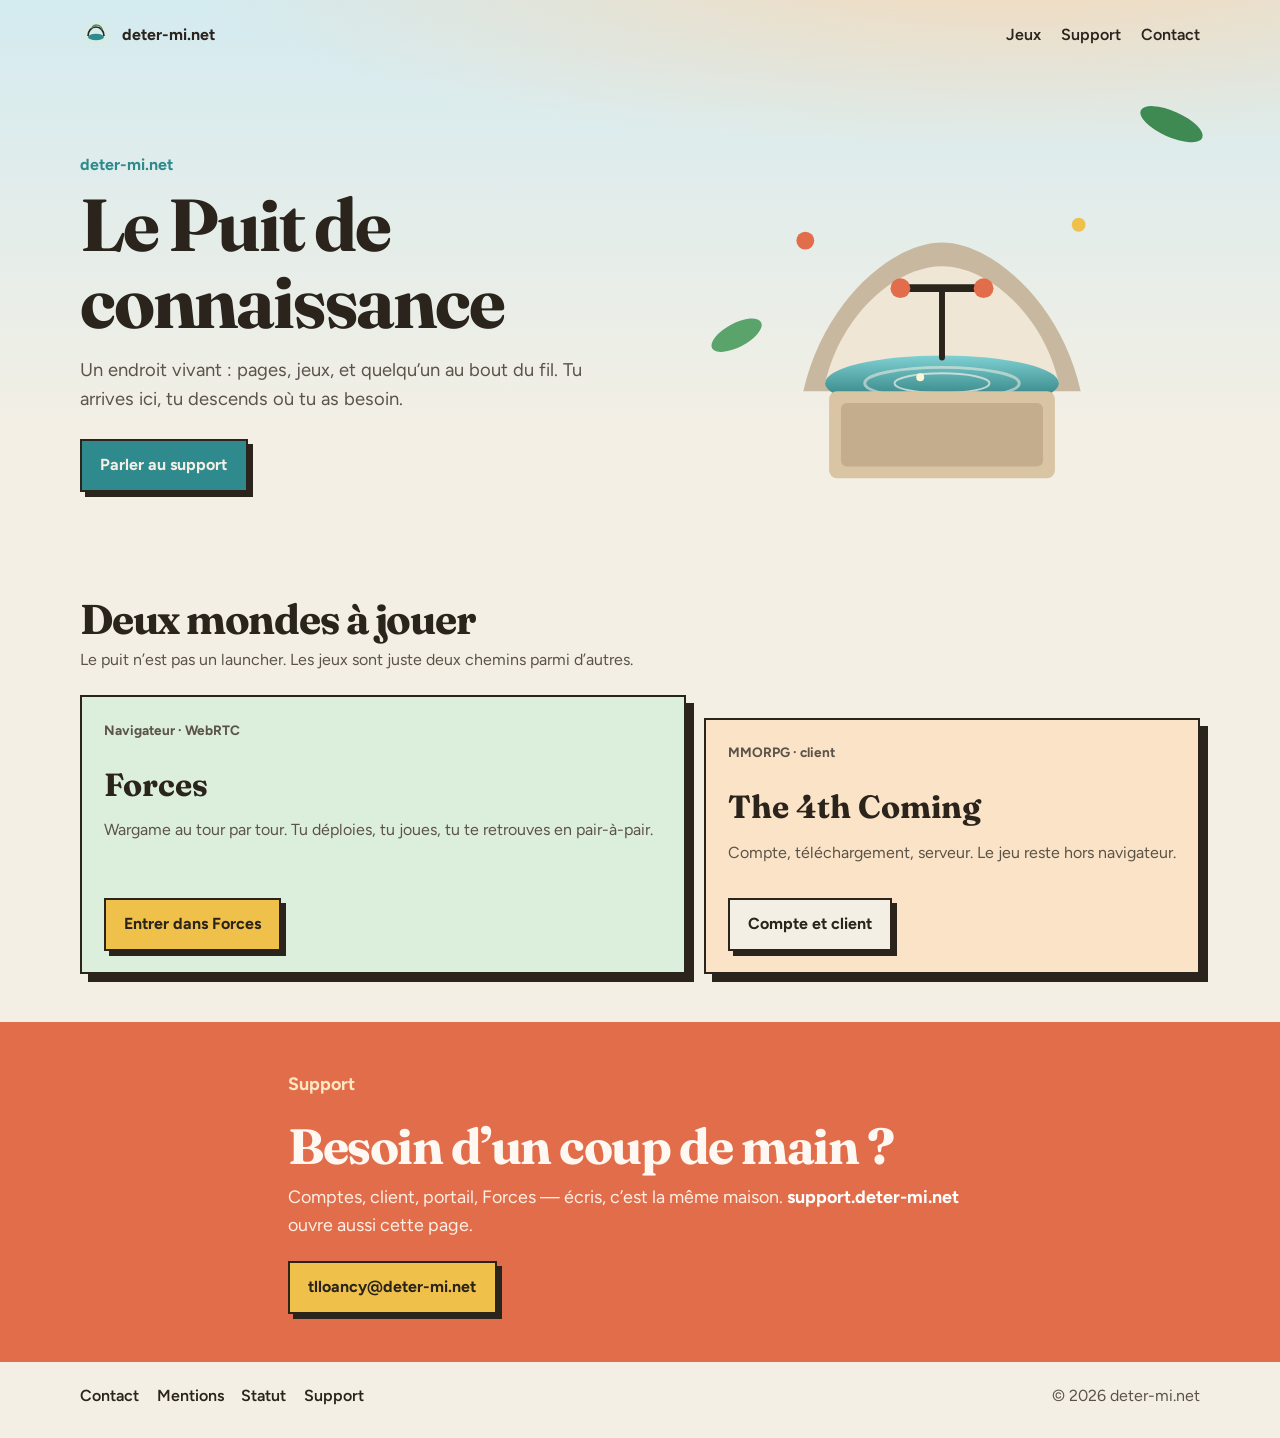
==== index.html @ abe58eff "Make the hub living: cream well, games, and support on the same page." ====
<!DOCTYPE html>
<html lang="fr">
  <head>
    <meta charset="utf-8" />
    <meta name="viewport" content="width=device-width, initial-scale=1" />
    <title>Le Puit de connaissance — deter-mi.net</title>
    <meta
      name="description"
      content="Le Puit de connaissance : hub deter-mi.net, support, Forces et The 4th Coming."
    />
    <link rel="icon" href="assets/favicon.svg" type="image/svg+xml" />
    <link rel="preconnect" href="https://fonts.googleapis.com" />
    <link rel="preconnect" href="https://fonts.gstatic.com" crossorigin />
    <link
      href="https://fonts.googleapis.com/css2?family=Fraunces:opsz,wght@9..144,500;9..144,700&family=Figtree:wght@400;600;700&display=swap"
      rel="stylesheet"
    />
    <link rel="stylesheet" href="assets/portal.css" />
  </head>
  <body>
    <div class="sky" aria-hidden="true"></div>

    <header class="topbar">
      <a class="brand" href="/">
        <svg class="brand-mark" viewBox="0 0 32 32" aria-hidden="true">
          <circle cx="16" cy="16" r="15" fill="#d7ece9" />
          <ellipse cx="16" cy="18" rx="8" ry="3.2" fill="#2e8a8c" />
          <path d="M8 17c0-5 3.4-9 8-9s8 4 8 9" fill="none" stroke="#2a241c" stroke-width="1.6" />
          <path d="M12 9c2-4 8-4 10 1" fill="none" stroke="#4f8b5a" stroke-width="1.5" stroke-linecap="round" />
        </svg>
        deter-mi.net
      </a>
      <nav class="nav">
        <a href="#jeux">Jeux</a>
        <a href="#support">Support</a>
        <a href="#contact">Contact</a>
      </nav>
    </header>

    <main>
      <section class="hero">
        <div class="hero-copy">
          <p class="eyebrow">deter-mi.net</p>
          <h1>Le Puit de connaissance</h1>
          <p class="lede">
            Un endroit vivant : pages, jeux, et quelqu’un au bout du fil.
            Tu arrives ici, tu descends où tu as besoin.
          </p>
          <a class="btn btn-water" href="#support">Parler au support</a>
        </div>

        <div class="hero-art" aria-hidden="true">
          <svg class="well" viewBox="0 0 420 460" xmlns="http://www.w3.org/2000/svg">
            <defs>
              <linearGradient id="water" x1="0" y1="0" x2="0" y2="1">
                <stop offset="0%" stop-color="#7fd0d2" />
                <stop offset="100%" stop-color="#1f6f70" />
              </linearGradient>
            </defs>
            <ellipse class="leaf leaf-a" cx="86" cy="118" rx="28" ry="12" fill="#5aa36a" transform="rotate(-28 86 118)" />
            <ellipse class="leaf leaf-b" cx="330" cy="96" rx="34" ry="13" fill="#3f8a52" transform="rotate(24 330 96)" />
            <circle class="bloom" cx="72" cy="148" r="9" fill="#e26d4a" />
            <circle class="bloom" cx="348" cy="132" r="7" fill="#f0c14a" />
            <path d="M70 300c20-90 90-150 140-150s120 60 140 150" fill="#c9b8a0" />
            <path d="M92 292c16-70 72-118 118-118s102 48 118 118" fill="#efe6d6" />
            <ellipse cx="210" cy="292" rx="118" ry="28" fill="url(#water)" />
            <ellipse class="ripple r1" cx="210" cy="292" rx="78" ry="16" fill="none" stroke="#f4efe4" stroke-width="3" opacity=".55" />
            <ellipse class="ripple r2" cx="210" cy="292" rx="48" ry="10" fill="none" stroke="#f4efe4" stroke-width="2" opacity=".7" />
            <circle class="spark" cx="188" cy="286" r="4" fill="#fff6d8" />
            <rect x="96" y="300" width="228" height="88" rx="8" fill="#d9c4a4" />
            <rect x="108" y="312" width="204" height="64" rx="6" fill="#c4ad8c" />
            <path d="M210 196v70" stroke="#2a241c" stroke-width="6" stroke-linecap="round" />
            <path d="M168 196h84" stroke="#2a241c" stroke-width="8" stroke-linecap="round" />
            <circle cx="168" cy="196" r="10" fill="#e26d4a" />
            <circle cx="252" cy="196" r="10" fill="#e26d4a" />
          </svg>
        </div>
      </section>

      <section id="jeux" class="band">
        <div class="band-head">
          <h2>Deux mondes à jouer</h2>
          <p>Le puit n’est pas un launcher. Les jeux sont juste deux chemins parmi d’autres.</p>
        </div>
        <div class="tiles">
          <article class="tile tile-forces">
            <p class="tile-kicker">Navigateur · WebRTC</p>
            <h3>Forces</h3>
            <p>Wargame au tour par tour. Tu déploies, tu joues, tu te retrouves en pair-à-pair.</p>
            <a class="btn" href="https://forces.deter-mi.net">Entrer dans Forces</a>
          </article>
          <article class="tile tile-t4c">
            <p class="tile-kicker">MMORPG · client</p>
            <h3>The 4th Coming</h3>
            <p>Compte, téléchargement, serveur. Le jeu reste hors navigateur.</p>
            <a class="btn btn-invert" href="https://t4c.deter-mi.net">Compte et client</a>
          </article>
        </div>
      </section>

      <section id="support" class="support">
        <div class="support-inner">
          <p class="eyebrow">Support</p>
          <h2>Besoin d’un coup de main ?</h2>
          <p>
            Comptes, client, portail, Forces — écris, c’est la même maison.
            <strong>support.deter-mi.net</strong> ouvre aussi cette page.
          </p>
          <a class="btn btn-sun" href="mailto:tlloancy@deter-mi.net">tlloancy@deter-mi.net</a>
        </div>
      </section>
    </main>

    <footer class="foot">
      <nav class="foot-nav" aria-label="Pied de page">
        <a href="#contact">Contact</a>
        <a href="#mentions">Mentions</a>
        <a href="#statut">Statut</a>
        <a href="#support">Support</a>
      </nav>
      <p class="foot-copy">© <span id="year"></span> deter-mi.net</p>
    </footer>

    <section id="contact" class="panel" hidden>
      <div class="panel-inner">
        <h2>Contact</h2>
        <p>
          <a href="mailto:tlloancy@deter-mi.net">tlloancy@deter-mi.net</a>
        </p>
        <button type="button" class="panel-close" data-close>Fermer</button>
      </div>
    </section>

    <section id="mentions" class="panel" hidden>
      <div class="panel-inner">
        <h2>Mentions légales</h2>
        <dl class="legal">
          <dt>Éditeur</dt>
          <dd>
            deter-mi.net —
            <a href="mailto:tlloancy@deter-mi.net">tlloancy@deter-mi.net</a>
          </dd>
          <dt>Hébergeur</dt>
          <dd>VPS — à compléter (nom, adresse, pays).</dd>
          <dt>Données</dt>
          <dd>
            Page statique. Pas de compte créé ici. The 4th Coming :
            <a href="https://t4c.deter-mi.net">t4c.deter-mi.net</a>.
          </dd>
        </dl>
        <button type="button" class="panel-close" data-close>Fermer</button>
      </div>
    </section>

    <section id="statut" class="panel" hidden>
      <div class="panel-inner">
        <h2>Statut</h2>
        <ul class="status-list">
          <li><span class="dot on"></span> Portail — en ligne</li>
          <li><span class="dot on"></span> Support — même site que le portail</li>
          <li>
            <span class="dot unknown"></span>
            Forces —
            <a href="https://forces.deter-mi.net">forces.deter-mi.net</a>
          </li>
          <li>
            <span class="dot unknown"></span>
            The 4th Coming —
            <a href="https://t4c.deter-mi.net">t4c.deter-mi.net</a>
          </li>
        </ul>
        <button type="button" class="panel-close" data-close>Fermer</button>
      </div>
    </section>

    <script src="assets/portal.js"></script>
  </body>
</html>
---- assets/portal.css ----
:root {
  --paper: #f4efe4;
  --sky: #d4ebf0;
  --ink: #2a241c;
  --muted: #5c5348;
  --water: #2e8a8c;
  --water-deep: #1a5c5e;
  --clay: #e26d4a;
  --leaf: #4f8b5a;
  --sun: #f0c14a;
  --stone: #c9b8a0;
  --max: 1120px;
  --display: "Fraunces", "Times New Roman", serif;
  --sans: "Figtree", "Segoe UI", sans-serif;
}

*,
*::before,
*::after {
  box-sizing: border-box;
}

html {
  scroll-behavior: smooth;
}

body {
  margin: 0;
  min-height: 100vh;
  display: flex;
  flex-direction: column;
  font-family: var(--sans);
  color: var(--ink);
  background: var(--paper);
  line-height: 1.55;
}

.sky {
  position: fixed;
  inset: 0 0 auto;
  height: 28rem;
  pointer-events: none;
  background: radial-gradient(120% 80% at 80% -10%, #f7d9b8 0%, transparent 55%),
    linear-gradient(180deg, var(--sky) 0%, var(--paper) 100%);
  z-index: 0;
}

a {
  color: var(--water-deep);
}

a:hover {
  color: var(--clay);
}

.topbar,
.hero,
.band,
.support,
.foot {
  position: relative;
  z-index: 1;
}

.topbar {
  display: flex;
  align-items: center;
  justify-content: space-between;
  gap: 1rem;
  width: min(100% - 2rem, var(--max));
  margin: 0 auto;
  padding: 1.2rem 0;
}

.brand {
  display: flex;
  align-items: center;
  gap: 0.65rem;
  color: var(--ink);
  text-decoration: none;
  font-weight: 700;
}

.brand:hover {
  color: var(--ink);
}

.brand-mark {
  width: 2rem;
  height: 2rem;
}

.nav {
  display: flex;
  gap: 1.25rem;
}

.nav a {
  color: var(--ink);
  text-decoration: none;
  font-weight: 600;
}

.nav a:hover {
  color: var(--water);
}

.hero {
  display: grid;
  grid-template-columns: 1.05fr 0.95fr;
  align-items: center;
  gap: 1rem 2rem;
  width: min(100% - 2rem, var(--max));
  margin: 0 auto;
  padding: 1.5rem 0 3rem;
}

.eyebrow {
  margin: 0 0 0.5rem;
  color: var(--water);
  font-weight: 700;
}

.hero h1,
.band-head h2,
.support h2 {
  font-family: var(--display);
  font-weight: 700;
  letter-spacing: -0.03em;
  line-height: 1.05;
}

.hero h1 {
  margin: 0 0 1rem;
  font-size: clamp(2.6rem, 7vw, 4.6rem);
}

.lede,
.band-head p,
.support p,
.tile p {
  color: var(--muted);
}

.lede {
  max-width: 34rem;
  margin: 0 0 1.6rem;
  font-size: 1.15rem;
}

.hero-art {
  display: grid;
  place-items: center;
}

.well {
  width: min(100%, 26rem);
  overflow: visible;
}

.ripple {
  transform-origin: 210px 292px;
  animation: ripple 3.4s ease-out infinite;
}

.r2 {
  animation-delay: 1.1s;
}

.leaf-a,
.leaf-b {
  transform-origin: center;
}

.bloom,
.spark {
  animation: float 3.2s ease-in-out infinite;
}

@keyframes ripple {
  0% {
    transform: scale(0.7);
    opacity: 0.7;
  }
  100% {
    transform: scale(1.35);
    opacity: 0;
  }
}

.leaf-a {
  animation: sway-a 4.5s ease-in-out infinite;
}

.leaf-b {
  animation: sway-b 5.2s ease-in-out infinite;
}

@keyframes sway-a {
  50% {
    transform: rotate(-36deg);
  }
}

@keyframes sway-b {
  50% {
    transform: rotate(32deg);
  }
}

@keyframes float {
  50% {
    transform: translateY(-6px);
  }
}

.btn {
  display: inline-block;
  padding: 0.75rem 1.15rem;
  border: 2px solid var(--ink);
  background: var(--sun);
  color: var(--ink);
  font-weight: 700;
  text-decoration: none;
  box-shadow: 5px 5px 0 var(--ink);
}

.btn:hover {
  color: var(--ink);
  transform: translate(2px, 2px);
  box-shadow: 3px 3px 0 var(--ink);
}

.btn-water {
  background: var(--water);
  color: #f4efe4;
}

.btn-water:hover {
  color: #f4efe4;
}

.btn-invert {
  background: var(--paper);
}

.btn-sun {
  background: var(--sun);
}

.band {
  width: min(100% - 2rem, var(--max));
  margin: 0 auto 3rem;
}

.band-head h2 {
  margin: 0 0 0.4rem;
  font-size: clamp(1.8rem, 4vw, 2.6rem);
}

.band-head p {
  margin: 0 0 1.4rem;
  max-width: 36rem;
}

.tiles {
  display: grid;
  grid-template-columns: 1.1fr 0.9fr;
  gap: 1.1rem;
}

.tile {
  min-height: 16rem;
  padding: 1.4rem 1.35rem 1.3rem;
  display: flex;
  flex-direction: column;
  align-items: flex-start;
  border: 2px solid var(--ink);
  box-shadow: 8px 8px 0 var(--ink);
}

.tile-forces {
  background: #dcefdc;
}

.tile-t4c {
  background: #fbe3c8;
  margin-top: 1.4rem;
}

.tile-kicker {
  margin: 0 0 0.45rem;
  font-weight: 700;
  color: var(--water-deep);
  font-size: 0.85rem;
}

.tile h3 {
  margin: 0 0 0.55rem;
  font-family: var(--display);
  font-size: 2rem;
}

.tile p {
  margin: 0 0 1.2rem;
}

.tile .btn {
  margin-top: auto;
}

.support {
  background: var(--clay);
  color: #fff8f2;
  padding: 3rem 1rem;
}

.support-inner {
  width: min(100% - 1rem, 44rem);
  margin: 0 auto;
}

.support .eyebrow {
  color: #ffe7c2;
}

.support h2 {
  margin: 0 0 0.7rem;
  font-size: clamp(2rem, 5vw, 3.1rem);
}

.support p {
  color: #fff0e6;
  font-size: 1.12rem;
  margin: 0 0 1.4rem;
}

.support strong {
  color: #fff;
}

.foot {
  display: flex;
  flex-wrap: wrap;
  align-items: center;
  justify-content: space-between;
  gap: 0.8rem 1.5rem;
  width: min(100% - 2rem, var(--max));
  margin: 0 auto;
  padding: 1.4rem 0 1.8rem;
  color: var(--muted);
}

.foot-nav {
  display: flex;
  flex-wrap: wrap;
  gap: 1.1rem;
}

.foot-nav a {
  color: var(--ink);
  text-decoration: none;
  font-weight: 600;
}

.foot-copy {
  margin: 0;
}

.panel {
  position: fixed;
  inset: 0;
  z-index: 20;
  display: grid;
  place-items: center;
  padding: 1rem;
  background: rgba(42, 36, 28, 0.35);
}

.panel[hidden] {
  display: none;
}

.panel-inner {
  width: min(100%, 36rem);
  max-height: min(80vh, 40rem);
  overflow: auto;
  padding: 1.5rem 1.4rem 1.2rem;
  background: var(--paper);
  border: 2px solid var(--ink);
  box-shadow: 8px 8px 0 var(--ink);
}

.panel-inner h2 {
  margin: 0 0 0.8rem;
  font-family: var(--display);
}

.legal {
  margin: 0 0 1.2rem;
}

.legal dt {
  margin-top: 0.9rem;
  font-weight: 700;
}

.legal dd {
  margin: 0.25rem 0 0;
  color: var(--muted);
}

.status-list {
  margin: 0 0 1.2rem;
  padding: 0;
  list-style: none;
}

.status-list li {
  display: flex;
  align-items: center;
  gap: 0.55rem;
  margin: 0.45rem 0;
}

.dot {
  width: 9px;
  height: 9px;
  border-radius: 50%;
  background: var(--stone);
  flex-shrink: 0;
}

.dot.on {
  background: var(--leaf);
}

.dot.unknown {
  background: var(--sun);
}

.panel-close {
  appearance: none;
  border: 2px solid var(--ink);
  background: var(--sun);
  color: var(--ink);
  padding: 0.45rem 0.8rem;
  font: inherit;
  font-weight: 700;
  cursor: pointer;
}

@media (max-width: 860px) {
  .hero,
  .tiles {
    grid-template-columns: 1fr;
  }

  .tile-t4c {
    margin-top: 0;
  }

  .hero {
    padding-top: 0.4rem;
  }

  .nav {
    gap: 0.85rem;
    font-size: 0.95rem;
  }
}
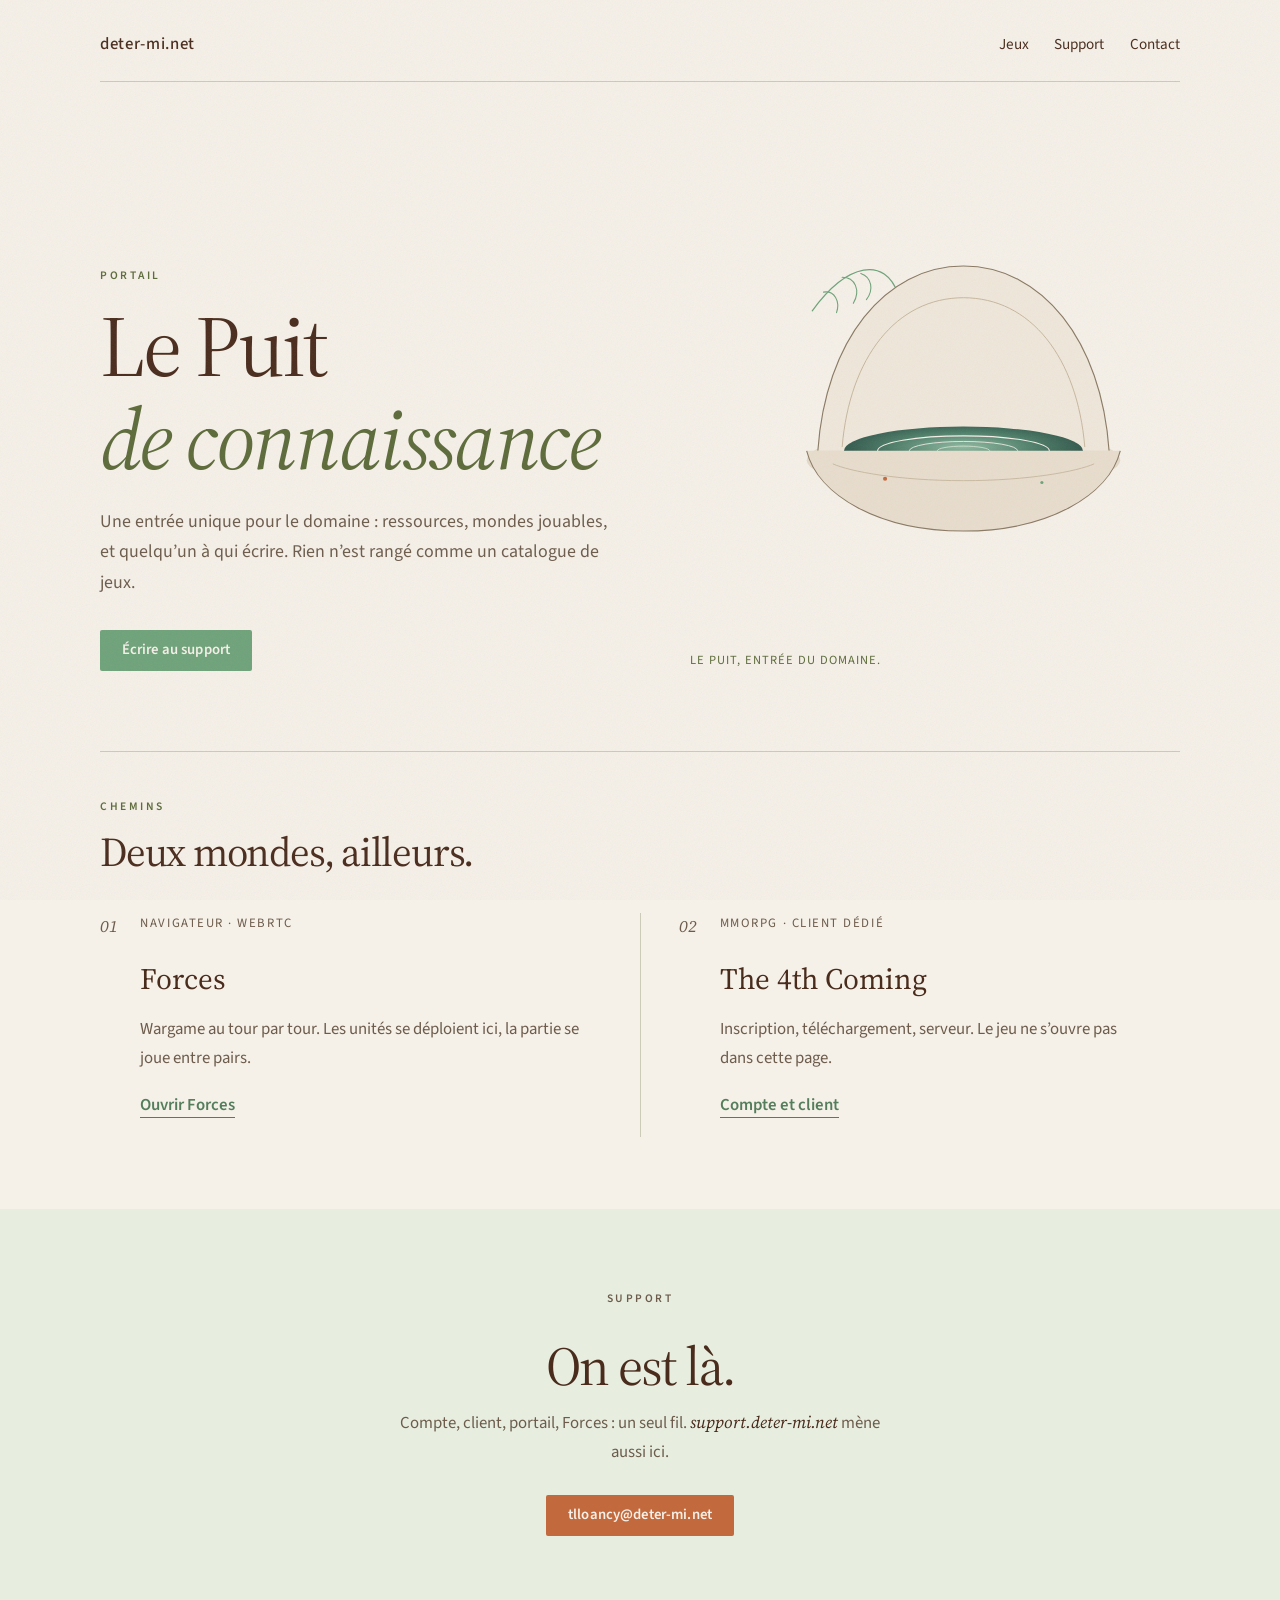
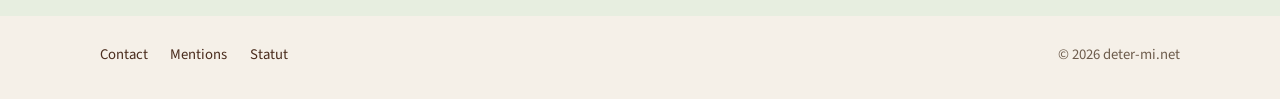
==== commit 74a7c3bd: "Refine the hub into an editorial page: type, space, quiet well." ====
--- a/index.html
+++ b/index.html
@@ -6,31 +6,23 @@
     <title>Le Puit de connaissance — deter-mi.net</title>
     <meta
       name="description"
-      content="Le Puit de connaissance : hub deter-mi.net, support, Forces et The 4th Coming."
+      content="Le Puit de connaissance, hub deter-mi.net : support, Forces, The 4th Coming."
     />
     <link rel="icon" href="assets/favicon.svg" type="image/svg+xml" />
     <link rel="preconnect" href="https://fonts.googleapis.com" />
     <link rel="preconnect" href="https://fonts.gstatic.com" crossorigin />
     <link
-      href="https://fonts.googleapis.com/css2?family=Fraunces:opsz,wght@9..144,500;9..144,700&family=Figtree:wght@400;600;700&display=swap"
+      href="https://fonts.googleapis.com/css2?family=Source+Sans+3:ital,wght@0,400;0,500;0,600;1,400&family=Source+Serif+4:ital,opsz,wght@0,8..60,400;0,8..60,600;1,8..60,400;1,8..60,500&display=swap"
       rel="stylesheet"
     />
     <link rel="stylesheet" href="assets/portal.css" />
   </head>
   <body>
-    <div class="sky" aria-hidden="true"></div>
+    <div class="grain" aria-hidden="true"></div>
 
     <header class="topbar">
-      <a class="brand" href="/">
-        <svg class="brand-mark" viewBox="0 0 32 32" aria-hidden="true">
-          <circle cx="16" cy="16" r="15" fill="#d7ece9" />
-          <ellipse cx="16" cy="18" rx="8" ry="3.2" fill="#2e8a8c" />
-          <path d="M8 17c0-5 3.4-9 8-9s8 4 8 9" fill="none" stroke="#2a241c" stroke-width="1.6" />
-          <path d="M12 9c2-4 8-4 10 1" fill="none" stroke="#4f8b5a" stroke-width="1.5" stroke-linecap="round" />
-        </svg>
-        deter-mi.net
-      </a>
-      <nav class="nav">
+      <a class="brand" href="/">deter-mi.net</a>
+      <nav class="nav" aria-label="Principal">
         <a href="#jeux">Jeux</a>
         <a href="#support">Support</a>
         <a href="#contact">Contact</a>
@@ -40,85 +32,135 @@
     <main>
       <section class="hero">
         <div class="hero-copy">
-          <p class="eyebrow">deter-mi.net</p>
-          <h1>Le Puit de connaissance</h1>
+          <p class="eyebrow">Portail</p>
+          <h1>
+            Le Puit<br />
+            <em>de connaissance</em>
+          </h1>
           <p class="lede">
-            Un endroit vivant : pages, jeux, et quelqu’un au bout du fil.
-            Tu arrives ici, tu descends où tu as besoin.
+            Une entrée unique pour le domaine&nbsp;: ressources, mondes
+            jouables, et quelqu’un à qui écrire. Rien n’est rangé comme un
+            catalogue de jeux.
           </p>
-          <a class="btn btn-water" href="#support">Parler au support</a>
+          <a class="btn" href="#support">Écrire au support</a>
         </div>
 
-        <div class="hero-art" aria-hidden="true">
-          <svg class="well" viewBox="0 0 420 460" xmlns="http://www.w3.org/2000/svg">
+        <figure class="hero-art">
+          <svg class="well" viewBox="0 0 480 520" xmlns="http://www.w3.org/2000/svg" aria-hidden="true">
             <defs>
-              <linearGradient id="water" x1="0" y1="0" x2="0" y2="1">
-                <stop offset="0%" stop-color="#7fd0d2" />
-                <stop offset="100%" stop-color="#1f6f70" />
-              </linearGradient>
+              <radialGradient id="pool" cx="50%" cy="42%" r="55%">
+                <stop offset="0%" stop-color="#8fb9a0" />
+                <stop offset="55%" stop-color="#4d7d68" />
+                <stop offset="100%" stop-color="#2d4f46" />
+              </radialGradient>
             </defs>
-            <ellipse class="leaf leaf-a" cx="86" cy="118" rx="28" ry="12" fill="#5aa36a" transform="rotate(-28 86 118)" />
-            <ellipse class="leaf leaf-b" cx="330" cy="96" rx="34" ry="13" fill="#3f8a52" transform="rotate(24 330 96)" />
-            <circle class="bloom" cx="72" cy="148" r="9" fill="#e26d4a" />
-            <circle class="bloom" cx="348" cy="132" r="7" fill="#f0c14a" />
-            <path d="M70 300c20-90 90-150 140-150s120 60 140 150" fill="#c9b8a0" />
-            <path d="M92 292c16-70 72-118 118-118s102 48 118 118" fill="#efe6d6" />
-            <ellipse cx="210" cy="292" rx="118" ry="28" fill="url(#water)" />
-            <ellipse class="ripple r1" cx="210" cy="292" rx="78" ry="16" fill="none" stroke="#f4efe4" stroke-width="3" opacity=".55" />
-            <ellipse class="ripple r2" cx="210" cy="292" rx="48" ry="10" fill="none" stroke="#f4efe4" stroke-width="2" opacity=".7" />
-            <circle class="spark" cx="188" cy="286" r="4" fill="#fff6d8" />
-            <rect x="96" y="300" width="228" height="88" rx="8" fill="#d9c4a4" />
-            <rect x="108" y="312" width="204" height="64" rx="6" fill="#c4ad8c" />
-            <path d="M210 196v70" stroke="#2a241c" stroke-width="6" stroke-linecap="round" />
-            <path d="M168 196h84" stroke="#2a241c" stroke-width="8" stroke-linecap="round" />
-            <circle cx="168" cy="196" r="10" fill="#e26d4a" />
-            <circle cx="252" cy="196" r="10" fill="#e26d4a" />
+            <path
+              class="frond"
+              d="M86 168c38-52 78-58 92-18"
+              fill="none"
+              stroke="#6fa37a"
+              stroke-width="1.35"
+              stroke-linecap="round"
+            />
+            <path
+              d="M98 148c12-2 18 10 14 22M118 132c14 0 20 14 12 28M138 128c12 4 14 18 6 28"
+              fill="none"
+              stroke="#6fa37a"
+              stroke-width="1.15"
+              stroke-linecap="round"
+            />
+            <ellipse cx="248" cy="328" rx="168" ry="34" fill="#e4d9c8" />
+            <path
+              d="M92 318c8-118 72-198 156-198s148 80 156 198"
+              fill="#efe7da"
+              stroke="#8a7a64"
+              stroke-width="1.2"
+            />
+            <path
+              d="M118 314c8-96 58-160 130-160s122 64 130 160"
+              fill="none"
+              stroke="#c4b49a"
+              stroke-width="1"
+            />
+            <ellipse cx="248" cy="318" rx="128" ry="26" fill="url(#pool)" />
+            <ellipse class="ripple r1" cx="248" cy="318" rx="92" ry="16" fill="none" stroke="#f5f0e8" stroke-width="1.1" />
+            <ellipse class="ripple r2" cx="248" cy="318" rx="58" ry="10" fill="none" stroke="#f5f0e8" stroke-width="0.9" />
+            <ellipse class="ripple r3" cx="248" cy="318" rx="28" ry="5" fill="none" stroke="#dbe8d8" stroke-width="0.8" />
+            <path
+              d="M80 318c12 48 78 86 168 86s156-38 168-86"
+              fill="#e8ddcd"
+              stroke="#8a7a64"
+              stroke-width="1.2"
+            />
+            <path
+              d="M108 332c18 8 70 18 140 18s122-10 140-18"
+              fill="none"
+              stroke="#c4b49a"
+              stroke-width="0.9"
+            />
+            <circle cx="164" cy="348" r="2.2" fill="#c2693d" />
+            <circle cx="332" cy="352" r="1.7" fill="#6fa37a" />
           </svg>
-        </div>
+          <figcaption>Le puit, entrée du domaine.</figcaption>
+        </figure>
       </section>
 
-      <section id="jeux" class="band">
-        <div class="band-head">
-          <h2>Deux mondes à jouer</h2>
-          <p>Le puit n’est pas un launcher. Les jeux sont juste deux chemins parmi d’autres.</p>
-        </div>
-        <div class="tiles">
-          <article class="tile tile-forces">
-            <p class="tile-kicker">Navigateur · WebRTC</p>
-            <h3>Forces</h3>
-            <p>Wargame au tour par tour. Tu déploies, tu joues, tu te retrouves en pair-à-pair.</p>
-            <a class="btn" href="https://forces.deter-mi.net">Entrer dans Forces</a>
-          </article>
-          <article class="tile tile-t4c">
-            <p class="tile-kicker">MMORPG · client</p>
-            <h3>The 4th Coming</h3>
-            <p>Compte, téléchargement, serveur. Le jeu reste hors navigateur.</p>
-            <a class="btn btn-invert" href="https://t4c.deter-mi.net">Compte et client</a>
-          </article>
-        </div>
+      <section id="jeux" class="plays">
+        <header class="plays-head">
+          <p class="eyebrow">Chemins</p>
+          <h2>Deux mondes, ailleurs.</h2>
+        </header>
+
+        <ol class="plays-list">
+          <li>
+            <article class="play">
+              <p class="idx">01</p>
+              <div>
+                <p class="play-meta">Navigateur · WebRTC</p>
+                <h3>Forces</h3>
+                <p>
+                  Wargame au tour par tour. Les unités se déploient ici, la
+                  partie se joue entre pairs.
+                </p>
+                <a class="text-link" href="https://forces.deter-mi.net">Ouvrir Forces</a>
+              </div>
+            </article>
+          </li>
+          <li>
+            <article class="play">
+              <p class="idx">02</p>
+              <div>
+                <p class="play-meta">MMORPG · client dédié</p>
+                <h3>The 4th Coming</h3>
+                <p>
+                  Inscription, téléchargement, serveur. Le jeu ne s’ouvre pas
+                  dans cette page.
+                </p>
+                <a class="text-link" href="https://t4c.deter-mi.net">Compte et client</a>
+              </div>
+            </article>
+          </li>
+        </ol>
       </section>
 
       <section id="support" class="support">
-        <div class="support-inner">
-          <p class="eyebrow">Support</p>
-          <h2>Besoin d’un coup de main ?</h2>
-          <p>
-            Comptes, client, portail, Forces — écris, c’est la même maison.
-            <strong>support.deter-mi.net</strong> ouvre aussi cette page.
-          </p>
-          <a class="btn btn-sun" href="mailto:tlloancy@deter-mi.net">tlloancy@deter-mi.net</a>
-        </div>
+        <p class="eyebrow">Support</p>
+        <h2>On est là.</h2>
+        <p>
+          Compte, client, portail, Forces&nbsp;: un seul fil.
+          <em>support.deter-mi.net</em> mène aussi ici.
+        </p>
+        <a class="btn btn-quiet" href="mailto:tlloancy@deter-mi.net">tlloancy@deter-mi.net</a>
       </section>
     </main>
 
     <footer class="foot">
-      <nav class="foot-nav" aria-label="Pied de page">
+      <nav aria-label="Pied de page">
         <a href="#contact">Contact</a>
         <a href="#mentions">Mentions</a>
         <a href="#statut">Statut</a>
-        <a href="#support">Support</a>
       </nav>
-      <p class="foot-copy">© <span id="year"></span> deter-mi.net</p>
+      <p>© <span id="year"></span> deter-mi.net</p>
     </footer>
 
     <section id="contact" class="panel" hidden>
@@ -144,7 +186,7 @@
           <dd>VPS — à compléter (nom, adresse, pays).</dd>
           <dt>Données</dt>
           <dd>
-            Page statique. Pas de compte créé ici. The 4th Coming :
+            Page statique. Aucun compte n’est créé ici. The 4th Coming&nbsp;:
             <a href="https://t4c.deter-mi.net">t4c.deter-mi.net</a>.
           </dd>
         </dl>
@@ -157,14 +199,14 @@
         <h2>Statut</h2>
         <ul class="status-list">
           <li><span class="dot on"></span> Portail — en ligne</li>
-          <li><span class="dot on"></span> Support — même site que le portail</li>
-          <li>
-            <span class="dot unknown"></span>
+          <li><span class="dot on"></span> Support — même page</li>
+          <li>
+            <span class="dot wait"></span>
             Forces —
             <a href="https://forces.deter-mi.net">forces.deter-mi.net</a>
           </li>
           <li>
-            <span class="dot unknown"></span>
+            <span class="dot wait"></span>
             The 4th Coming —
             <a href="https://t4c.deter-mi.net">t4c.deter-mi.net</a>
           </li>
--- a/assets/portal.css
+++ b/assets/portal.css
@@ -1,17 +1,16 @@
 :root {
-  --paper: #f4efe4;
-  --sky: #d4ebf0;
-  --ink: #2a241c;
-  --muted: #5c5348;
-  --water: #2e8a8c;
-  --water-deep: #1a5c5e;
-  --clay: #e26d4a;
-  --leaf: #4f8b5a;
-  --sun: #f0c14a;
-  --stone: #c9b8a0;
-  --max: 1120px;
-  --display: "Fraunces", "Times New Roman", serif;
-  --sans: "Figtree", "Segoe UI", sans-serif;
+  --paper: #f5f0e8;
+  --sage: #e7eee0;
+  --moss: #6fa37a;
+  --moss-deep: #547d5c;
+  --terracotta: #c2693d;
+  --walnut: #4a2c1d;
+  --olive: #5d6b3a;
+  --muted: #6d5c4c;
+  --line: rgba(93, 107, 58, 0.28);
+  --max: 1080px;
+  --serif: "Source Serif 4", "Iowan Old Style", "Palatino Linotype", Palatino, serif;
+  --sans: "Source Sans 3", "Segoe UI", sans-serif;
 }
 
 *,
@@ -30,313 +29,298 @@
   display: flex;
   flex-direction: column;
   font-family: var(--sans);
-  color: var(--ink);
+  font-size: 1.05rem;
+  line-height: 1.7;
+  color: var(--walnut);
   background: var(--paper);
-  line-height: 1.55;
-}
-
-.sky {
+}
+
+::selection {
+  background: #d5e6d4;
+  color: var(--walnut);
+}
+
+.grain {
+  pointer-events: none;
   position: fixed;
-  inset: 0 0 auto;
-  height: 28rem;
-  pointer-events: none;
-  background: radial-gradient(120% 80% at 80% -10%, #f7d9b8 0%, transparent 55%),
-    linear-gradient(180deg, var(--sky) 0%, var(--paper) 100%);
-  z-index: 0;
-}
-
-a {
-  color: var(--water-deep);
-}
-
-a:hover {
-  color: var(--clay);
+  inset: 0;
+  z-index: 2;
+  opacity: 0.07;
+  background-image: url("data:image/svg+xml,%3Csvg xmlns='http://www.w3.org/2000/svg' width='140' height='140'%3E%3Cfilter id='n'%3E%3CfeTurbulence type='fractalNoise' baseFrequency='.8' numOctaves='2' stitchTiles='stitch'/%3E%3C/filter%3E%3Crect width='140' height='140' filter='url(%23n)' opacity='.9'/%3E%3C/svg%3E");
 }
 
 .topbar,
-.hero,
-.band,
-.support,
+main,
 .foot {
   position: relative;
   z-index: 1;
 }
 
+a {
+  color: var(--moss-deep);
+  text-underline-offset: 0.18em;
+}
+
+a:hover {
+  color: var(--terracotta);
+}
+
 .topbar {
   display: flex;
-  align-items: center;
+  align-items: baseline;
   justify-content: space-between;
-  gap: 1rem;
-  width: min(100% - 2rem, var(--max));
+  gap: 1.5rem;
+  width: min(100% - 3rem, var(--max));
   margin: 0 auto;
-  padding: 1.2rem 0;
+  padding: 1.85rem 0 1.4rem;
+  border-bottom: 1px solid var(--line);
 }
 
 .brand {
-  display: flex;
-  align-items: center;
-  gap: 0.65rem;
-  color: var(--ink);
+  color: var(--walnut);
   text-decoration: none;
-  font-weight: 700;
+  font-weight: 500;
+  letter-spacing: 0.04em;
 }
 
 .brand:hover {
-  color: var(--ink);
-}
-
-.brand-mark {
-  width: 2rem;
-  height: 2rem;
+  color: var(--walnut);
 }
 
 .nav {
   display: flex;
-  gap: 1.25rem;
+  gap: 1.6rem;
 }
 
 .nav a {
-  color: var(--ink);
+  color: var(--walnut);
   text-decoration: none;
-  font-weight: 600;
+  font-size: 0.95rem;
 }
 
 .nav a:hover {
-  color: var(--water);
+  color: var(--moss-deep);
 }
 
 .hero {
   display: grid;
   grid-template-columns: 1.05fr 0.95fr;
-  align-items: center;
-  gap: 1rem 2rem;
-  width: min(100% - 2rem, var(--max));
+  gap: 2.5rem 3rem;
+  align-items: end;
+  width: min(100% - 3rem, var(--max));
   margin: 0 auto;
-  padding: 1.5rem 0 3rem;
+  padding: 4.5rem 0 5rem;
 }
 
 .eyebrow {
-  margin: 0 0 0.5rem;
-  color: var(--water);
-  font-weight: 700;
+  margin: 0 0 0.85rem;
+  font-family: var(--sans);
+  font-size: 0.72rem;
+  font-weight: 600;
+  letter-spacing: 0.22em;
+  text-transform: uppercase;
+  color: var(--olive);
 }
 
 .hero h1,
-.band-head h2,
-.support h2 {
-  font-family: var(--display);
-  font-weight: 700;
+.plays-head h2,
+.support h2,
+.panel-inner h2 {
+  font-family: var(--serif);
+  font-weight: 400;
   letter-spacing: -0.03em;
-  line-height: 1.05;
+  line-height: 1.08;
+  color: var(--walnut);
 }
 
 .hero h1 {
-  margin: 0 0 1rem;
-  font-size: clamp(2.6rem, 7vw, 4.6rem);
-}
-
-.lede,
-.band-head p,
-.support p,
-.tile p {
+  margin: 0 0 1.35rem;
+  font-size: clamp(3rem, 7.2vw, 5.4rem);
+}
+
+.hero h1 em {
+  font-style: italic;
+  font-weight: 400;
+  color: var(--olive);
+}
+
+.lede {
+  max-width: 32rem;
+  margin: 0 0 2rem;
   color: var(--muted);
-}
-
-.lede {
-  max-width: 34rem;
-  margin: 0 0 1.6rem;
-  font-size: 1.15rem;
+  font-size: 1.12rem;
+}
+
+.btn {
+  display: inline-block;
+  padding: 0.82rem 1.35rem;
+  border: 0;
+  border-radius: 2px;
+  background: var(--moss);
+  color: var(--paper);
+  font: 600 0.92rem/1 var(--sans);
+  text-decoration: none;
+  letter-spacing: 0.01em;
+  transition: background 0.2s ease;
+}
+
+.btn:hover {
+  background: var(--moss-deep);
+  color: var(--paper);
+}
+
+.btn-quiet {
+  background: var(--terracotta);
+}
+
+.btn-quiet:hover {
+  background: #a65632;
+  color: var(--paper);
 }
 
 .hero-art {
-  display: grid;
-  place-items: center;
+  margin: 0;
+}
+
+.hero-art figcaption {
+  margin-top: 0.7rem;
+  font-size: 0.78rem;
+  letter-spacing: 0.08em;
+  text-transform: uppercase;
+  color: var(--olive);
 }
 
 .well {
-  width: min(100%, 26rem);
-  overflow: visible;
+  display: block;
+  width: min(100%, 28rem);
+  margin-left: auto;
 }
 
 .ripple {
-  transform-origin: 210px 292px;
-  animation: ripple 3.4s ease-out infinite;
+  transform-origin: 248px 318px;
+  animation: ripple 5.6s ease-out infinite;
 }
 
 .r2 {
-  animation-delay: 1.1s;
-}
-
-.leaf-a,
-.leaf-b {
-  transform-origin: center;
-}
-
-.bloom,
-.spark {
-  animation: float 3.2s ease-in-out infinite;
+  animation-delay: 1.8s;
+}
+
+.r3 {
+  animation-delay: 3.4s;
+}
+
+.frond {
+  animation: breathe 7s ease-in-out infinite;
+  transform-origin: 86px 168px;
 }
 
 @keyframes ripple {
   0% {
-    transform: scale(0.7);
-    opacity: 0.7;
+    transform: scale(0.72);
+    opacity: 0.55;
   }
   100% {
-    transform: scale(1.35);
+    transform: scale(1.28);
     opacity: 0;
   }
 }
 
-.leaf-a {
-  animation: sway-a 4.5s ease-in-out infinite;
-}
-
-.leaf-b {
-  animation: sway-b 5.2s ease-in-out infinite;
-}
-
-@keyframes sway-a {
+@keyframes breathe {
   50% {
-    transform: rotate(-36deg);
-  }
-}
-
-@keyframes sway-b {
-  50% {
-    transform: rotate(32deg);
-  }
-}
-
-@keyframes float {
-  50% {
-    transform: translateY(-6px);
-  }
-}
-
-.btn {
-  display: inline-block;
-  padding: 0.75rem 1.15rem;
-  border: 2px solid var(--ink);
-  background: var(--sun);
-  color: var(--ink);
-  font-weight: 700;
+    transform: rotate(-3deg);
+  }
+}
+
+.plays {
+  width: min(100% - 3rem, var(--max));
+  margin: 0 auto 4.5rem;
+  padding-top: 2.8rem;
+  border-top: 1px solid var(--line);
+}
+
+.plays-head h2 {
+  margin: 0;
+  font-size: clamp(1.8rem, 3.4vw, 2.55rem);
+}
+
+.plays-list {
+  list-style: none;
+  margin: 2.4rem 0 0;
+  padding: 0;
+  display: grid;
+  grid-template-columns: 1fr 1fr;
+  gap: 0;
+}
+
+.plays-list li + li .play {
+  border-left: 1px solid var(--line);
+  padding-left: 2.4rem;
+}
+
+.play {
+  display: grid;
+  grid-template-columns: auto 1fr;
+  gap: 1.15rem 1.4rem;
+  min-height: 14rem;
+  padding-right: 2rem;
+}
+
+.idx {
+  margin: 0.15rem 0 0;
+  font-family: var(--serif);
+  font-style: italic;
+  font-size: 1.05rem;
+  color: var(--olive);
+}
+
+.play-meta {
+  margin: 0 0 0.4rem;
+  font-size: 0.8rem;
+  letter-spacing: 0.12em;
+  text-transform: uppercase;
+  color: var(--olive);
+}
+
+.play h3 {
+  margin: 0 0 0.7rem;
+  font-family: var(--serif);
+  font-size: 1.85rem;
+  font-weight: 400;
+}
+
+.play p {
+  margin: 0 0 1.2rem;
+  color: var(--muted);
+  max-width: 28rem;
+}
+
+.text-link {
+  font-weight: 600;
   text-decoration: none;
-  box-shadow: 5px 5px 0 var(--ink);
-}
-
-.btn:hover {
-  color: var(--ink);
-  transform: translate(2px, 2px);
-  box-shadow: 3px 3px 0 var(--ink);
-}
-
-.btn-water {
-  background: var(--water);
-  color: #f4efe4;
-}
-
-.btn-water:hover {
-  color: #f4efe4;
-}
-
-.btn-invert {
-  background: var(--paper);
-}
-
-.btn-sun {
-  background: var(--sun);
-}
-
-.band {
-  width: min(100% - 2rem, var(--max));
-  margin: 0 auto 3rem;
-}
-
-.band-head h2 {
-  margin: 0 0 0.4rem;
-  font-size: clamp(1.8rem, 4vw, 2.6rem);
-}
-
-.band-head p {
-  margin: 0 0 1.4rem;
-  max-width: 36rem;
-}
-
-.tiles {
-  display: grid;
-  grid-template-columns: 1.1fr 0.9fr;
-  gap: 1.1rem;
-}
-
-.tile {
-  min-height: 16rem;
-  padding: 1.4rem 1.35rem 1.3rem;
-  display: flex;
-  flex-direction: column;
-  align-items: flex-start;
-  border: 2px solid var(--ink);
-  box-shadow: 8px 8px 0 var(--ink);
-}
-
-.tile-forces {
-  background: #dcefdc;
-}
-
-.tile-t4c {
-  background: #fbe3c8;
-  margin-top: 1.4rem;
-}
-
-.tile-kicker {
-  margin: 0 0 0.45rem;
-  font-weight: 700;
-  color: var(--water-deep);
-  font-size: 0.85rem;
-}
-
-.tile h3 {
-  margin: 0 0 0.55rem;
-  font-family: var(--display);
-  font-size: 2rem;
-}
-
-.tile p {
-  margin: 0 0 1.2rem;
-}
-
-.tile .btn {
-  margin-top: auto;
+  border-bottom: 1px solid currentColor;
 }
 
 .support {
-  background: var(--clay);
-  color: #fff8f2;
-  padding: 3rem 1rem;
-}
-
-.support-inner {
-  width: min(100% - 1rem, 44rem);
-  margin: 0 auto;
-}
-
-.support .eyebrow {
-  color: #ffe7c2;
+  background: var(--sage);
+  padding: 5rem 1.5rem;
+  text-align: center;
 }
 
 .support h2 {
-  margin: 0 0 0.7rem;
-  font-size: clamp(2rem, 5vw, 3.1rem);
+  margin: 0 0 0.85rem;
+  font-size: clamp(2.2rem, 4.5vw, 3.4rem);
 }
 
 .support p {
-  color: #fff0e6;
-  font-size: 1.12rem;
-  margin: 0 0 1.4rem;
-}
-
-.support strong {
-  color: #fff;
+  max-width: 32rem;
+  margin: 0 auto 1.8rem;
+  color: var(--muted);
+}
+
+.support em {
+  font-family: var(--serif);
+  font-style: italic;
+  color: var(--walnut);
 }
 
 .foot {
@@ -345,25 +329,28 @@
   align-items: center;
   justify-content: space-between;
   gap: 0.8rem 1.5rem;
-  width: min(100% - 2rem, var(--max));
+  width: min(100% - 3rem, var(--max));
   margin: 0 auto;
-  padding: 1.4rem 0 1.8rem;
+  padding: 1.6rem 0 2rem;
   color: var(--muted);
-}
-
-.foot-nav {
-  display: flex;
-  flex-wrap: wrap;
-  gap: 1.1rem;
-}
-
-.foot-nav a {
-  color: var(--ink);
+  font-size: 0.92rem;
+}
+
+.foot nav {
+  display: flex;
+  gap: 1.4rem;
+}
+
+.foot a {
+  color: var(--walnut);
   text-decoration: none;
-  font-weight: 600;
-}
-
-.foot-copy {
+}
+
+.foot a:hover {
+  color: var(--moss-deep);
+}
+
+.foot p {
   margin: 0;
 }
 
@@ -374,7 +361,7 @@
   display: grid;
   place-items: center;
   padding: 1rem;
-  background: rgba(42, 36, 28, 0.35);
+  background: rgba(74, 44, 29, 0.28);
 }
 
 .panel[hidden] {
@@ -382,36 +369,34 @@
 }
 
 .panel-inner {
-  width: min(100%, 36rem);
-  max-height: min(80vh, 40rem);
+  width: min(100%, 34rem);
+  max-height: min(80vh, 38rem);
   overflow: auto;
-  padding: 1.5rem 1.4rem 1.2rem;
+  padding: 2rem 1.7rem 1.5rem;
   background: var(--paper);
-  border: 2px solid var(--ink);
-  box-shadow: 8px 8px 0 var(--ink);
 }
 
 .panel-inner h2 {
-  margin: 0 0 0.8rem;
-  font-family: var(--display);
+  margin: 0 0 0.9rem;
+  font-size: 1.8rem;
 }
 
 .legal {
-  margin: 0 0 1.2rem;
+  margin: 0 0 1.4rem;
 }
 
 .legal dt {
-  margin-top: 0.9rem;
-  font-weight: 700;
+  margin-top: 1rem;
+  font-weight: 600;
 }
 
 .legal dd {
-  margin: 0.25rem 0 0;
+  margin: 0.2rem 0 0;
   color: var(--muted);
 }
 
 .status-list {
-  margin: 0 0 1.2rem;
+  margin: 0 0 1.4rem;
   padding: 0;
   list-style: none;
 }
@@ -419,53 +404,78 @@
 .status-list li {
   display: flex;
   align-items: center;
-  gap: 0.55rem;
-  margin: 0.45rem 0;
+  gap: 0.6rem;
+  margin: 0.5rem 0;
 }
 
 .dot {
-  width: 9px;
-  height: 9px;
+  width: 7px;
+  height: 7px;
   border-radius: 50%;
-  background: var(--stone);
+  background: #c4b49a;
   flex-shrink: 0;
 }
 
 .dot.on {
-  background: var(--leaf);
-}
-
-.dot.unknown {
-  background: var(--sun);
+  background: var(--moss);
+}
+
+.dot.wait {
+  background: var(--terracotta);
 }
 
 .panel-close {
   appearance: none;
-  border: 2px solid var(--ink);
-  background: var(--sun);
-  color: var(--ink);
-  padding: 0.45rem 0.8rem;
-  font: inherit;
-  font-weight: 700;
+  border: 0;
+  background: var(--moss);
+  color: var(--paper);
+  padding: 0.55rem 0.95rem;
+  font: 600 0.9rem/1 var(--sans);
   cursor: pointer;
 }
 
-@media (max-width: 860px) {
+@media (max-width: 840px) {
+  .topbar,
   .hero,
-  .tiles {
+  .plays,
+  .foot {
+    width: min(100% - 1.6rem, var(--max));
+  }
+
+  .hero,
+  .plays-list {
     grid-template-columns: 1fr;
   }
 
-  .tile-t4c {
-    margin-top: 0;
-  }
-
   .hero {
-    padding-top: 0.4rem;
-  }
-
-  .nav {
-    gap: 0.85rem;
-    font-size: 0.95rem;
-  }
-}
+    padding: 2.4rem 0 3rem;
+    gap: 1.5rem;
+  }
+
+  .plays-list li + li .play {
+    border-left: 0;
+    border-top: 1px solid var(--line);
+    padding: 1.8rem 0 0;
+    margin-top: 1.8rem;
+  }
+
+  .play {
+    padding-right: 0;
+    min-height: 0;
+  }
+
+  .well {
+    margin: 0 auto;
+  }
+}
+
+@media (prefers-reduced-motion: reduce) {
+  .ripple,
+  .frond {
+    animation: none;
+  }
+
+  html {
+    scroll-behavior: auto;
+  }
+}
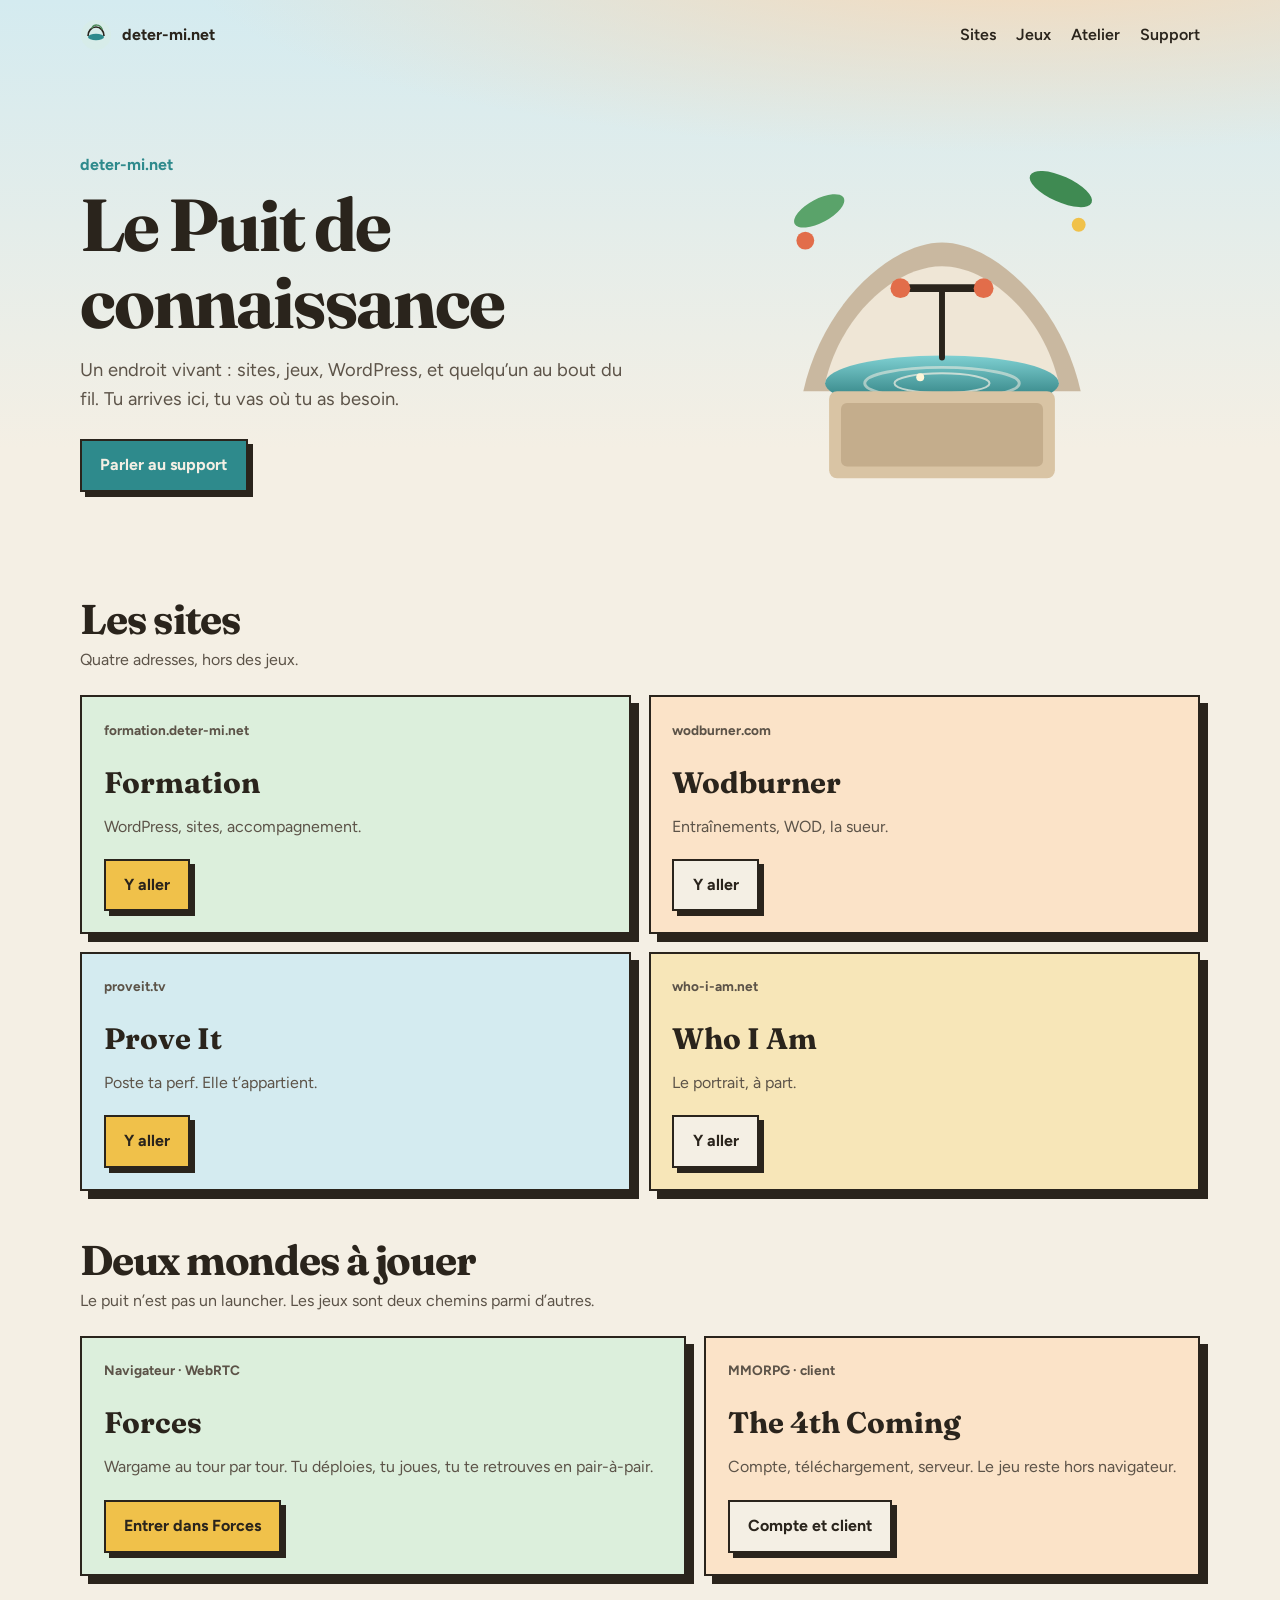
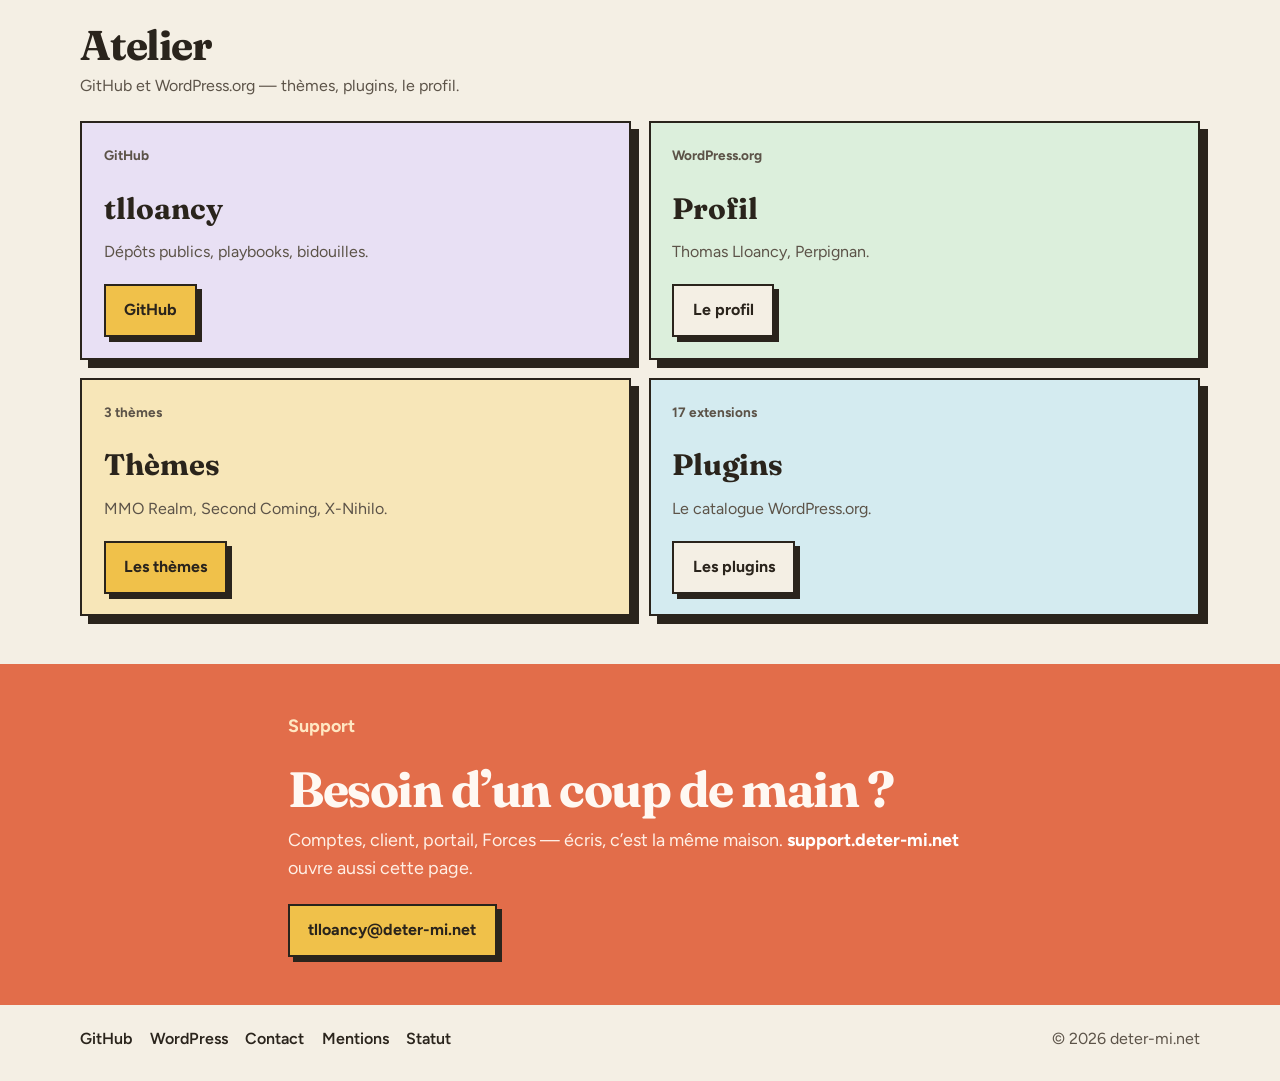
==== commit cb7eea9f: "Bring back the colorful hub and keep the extra site links." ====
--- a/index.html
+++ b/index.html
@@ -6,161 +6,187 @@
     <title>Le Puit de connaissance — deter-mi.net</title>
     <meta
       name="description"
-      content="Le Puit de connaissance, hub deter-mi.net : support, Forces, The 4th Coming."
+      content="Le Puit de connaissance : sites, jeux, WordPress et support — deter-mi.net."
     />
     <link rel="icon" href="assets/favicon.svg" type="image/svg+xml" />
     <link rel="preconnect" href="https://fonts.googleapis.com" />
     <link rel="preconnect" href="https://fonts.gstatic.com" crossorigin />
     <link
-      href="https://fonts.googleapis.com/css2?family=Source+Sans+3:ital,wght@0,400;0,500;0,600;1,400&family=Source+Serif+4:ital,opsz,wght@0,8..60,400;0,8..60,600;1,8..60,400;1,8..60,500&display=swap"
+      href="https://fonts.googleapis.com/css2?family=Fraunces:opsz,wght@9..144,500;9..144,700&family=Figtree:wght@400;600;700&display=swap"
       rel="stylesheet"
     />
     <link rel="stylesheet" href="assets/portal.css" />
   </head>
   <body>
-    <div class="grain" aria-hidden="true"></div>
+    <div class="sky" aria-hidden="true"></div>
 
     <header class="topbar">
-      <a class="brand" href="/">deter-mi.net</a>
-      <nav class="nav" aria-label="Principal">
+      <a class="brand" href="/">
+        <svg class="brand-mark" viewBox="0 0 32 32" aria-hidden="true">
+          <circle cx="16" cy="16" r="15" fill="#d7ece9" />
+          <ellipse cx="16" cy="18" rx="8" ry="3.2" fill="#2e8a8c" />
+          <path d="M8 17c0-5 3.4-9 8-9s8 4 8 9" fill="none" stroke="#2a241c" stroke-width="1.6" />
+          <path d="M12 9c2-4 8-4 10 1" fill="none" stroke="#4f8b5a" stroke-width="1.5" stroke-linecap="round" />
+        </svg>
+        deter-mi.net
+      </a>
+      <nav class="nav">
+        <a href="#sites">Sites</a>
         <a href="#jeux">Jeux</a>
+        <a href="#atelier">Atelier</a>
         <a href="#support">Support</a>
-        <a href="#contact">Contact</a>
       </nav>
     </header>
 
     <main>
       <section class="hero">
         <div class="hero-copy">
-          <p class="eyebrow">Portail</p>
-          <h1>
-            Le Puit<br />
-            <em>de connaissance</em>
-          </h1>
+          <p class="eyebrow">deter-mi.net</p>
+          <h1>Le Puit de connaissance</h1>
           <p class="lede">
-            Une entrée unique pour le domaine&nbsp;: ressources, mondes
-            jouables, et quelqu’un à qui écrire. Rien n’est rangé comme un
-            catalogue de jeux.
+            Un endroit vivant : sites, jeux, WordPress, et quelqu’un au bout
+            du fil. Tu arrives ici, tu vas où tu as besoin.
           </p>
-          <a class="btn" href="#support">Écrire au support</a>
-        </div>
-
-        <figure class="hero-art">
-          <svg class="well" viewBox="0 0 480 520" xmlns="http://www.w3.org/2000/svg" aria-hidden="true">
+          <a class="btn btn-water" href="#support">Parler au support</a>
+        </div>
+
+        <div class="hero-art" aria-hidden="true">
+          <svg class="well" viewBox="0 0 420 460" xmlns="http://www.w3.org/2000/svg">
             <defs>
-              <radialGradient id="pool" cx="50%" cy="42%" r="55%">
-                <stop offset="0%" stop-color="#8fb9a0" />
-                <stop offset="55%" stop-color="#4d7d68" />
-                <stop offset="100%" stop-color="#2d4f46" />
-              </radialGradient>
+              <linearGradient id="water" x1="0" y1="0" x2="0" y2="1">
+                <stop offset="0%" stop-color="#7fd0d2" />
+                <stop offset="100%" stop-color="#1f6f70" />
+              </linearGradient>
             </defs>
-            <path
-              class="frond"
-              d="M86 168c38-52 78-58 92-18"
-              fill="none"
-              stroke="#6fa37a"
-              stroke-width="1.35"
-              stroke-linecap="round"
-            />
-            <path
-              d="M98 148c12-2 18 10 14 22M118 132c14 0 20 14 12 28M138 128c12 4 14 18 6 28"
-              fill="none"
-              stroke="#6fa37a"
-              stroke-width="1.15"
-              stroke-linecap="round"
-            />
-            <ellipse cx="248" cy="328" rx="168" ry="34" fill="#e4d9c8" />
-            <path
-              d="M92 318c8-118 72-198 156-198s148 80 156 198"
-              fill="#efe7da"
-              stroke="#8a7a64"
-              stroke-width="1.2"
-            />
-            <path
-              d="M118 314c8-96 58-160 130-160s122 64 130 160"
-              fill="none"
-              stroke="#c4b49a"
-              stroke-width="1"
-            />
-            <ellipse cx="248" cy="318" rx="128" ry="26" fill="url(#pool)" />
-            <ellipse class="ripple r1" cx="248" cy="318" rx="92" ry="16" fill="none" stroke="#f5f0e8" stroke-width="1.1" />
-            <ellipse class="ripple r2" cx="248" cy="318" rx="58" ry="10" fill="none" stroke="#f5f0e8" stroke-width="0.9" />
-            <ellipse class="ripple r3" cx="248" cy="318" rx="28" ry="5" fill="none" stroke="#dbe8d8" stroke-width="0.8" />
-            <path
-              d="M80 318c12 48 78 86 168 86s156-38 168-86"
-              fill="#e8ddcd"
-              stroke="#8a7a64"
-              stroke-width="1.2"
-            />
-            <path
-              d="M108 332c18 8 70 18 140 18s122-10 140-18"
-              fill="none"
-              stroke="#c4b49a"
-              stroke-width="0.9"
-            />
-            <circle cx="164" cy="348" r="2.2" fill="#c2693d" />
-            <circle cx="332" cy="352" r="1.7" fill="#6fa37a" />
+            <ellipse class="leaf leaf-a" cx="86" cy="118" rx="28" ry="12" fill="#5aa36a" transform="rotate(-28 86 118)" />
+            <ellipse class="leaf leaf-b" cx="330" cy="96" rx="34" ry="13" fill="#3f8a52" transform="rotate(24 330 96)" />
+            <circle class="bloom" cx="72" cy="148" r="9" fill="#e26d4a" />
+            <circle class="bloom" cx="348" cy="132" r="7" fill="#f0c14a" />
+            <path d="M70 300c20-90 90-150 140-150s120 60 140 150" fill="#c9b8a0" />
+            <path d="M92 292c16-70 72-118 118-118s102 48 118 118" fill="#efe6d6" />
+            <ellipse cx="210" cy="292" rx="118" ry="28" fill="url(#water)" />
+            <ellipse class="ripple r1" cx="210" cy="292" rx="78" ry="16" fill="none" stroke="#f4efe4" stroke-width="3" opacity=".55" />
+            <ellipse class="ripple r2" cx="210" cy="292" rx="48" ry="10" fill="none" stroke="#f4efe4" stroke-width="2" opacity=".7" />
+            <circle class="spark" cx="188" cy="286" r="4" fill="#fff6d8" />
+            <rect x="96" y="300" width="228" height="88" rx="8" fill="#d9c4a4" />
+            <rect x="108" y="312" width="204" height="64" rx="6" fill="#c4ad8c" />
+            <path d="M210 196v70" stroke="#2a241c" stroke-width="6" stroke-linecap="round" />
+            <path d="M168 196h84" stroke="#2a241c" stroke-width="8" stroke-linecap="round" />
+            <circle cx="168" cy="196" r="10" fill="#e26d4a" />
+            <circle cx="252" cy="196" r="10" fill="#e26d4a" />
           </svg>
-          <figcaption>Le puit, entrée du domaine.</figcaption>
-        </figure>
-      </section>
-
-      <section id="jeux" class="plays">
-        <header class="plays-head">
-          <p class="eyebrow">Chemins</p>
-          <h2>Deux mondes, ailleurs.</h2>
-        </header>
-
-        <ol class="plays-list">
-          <li>
-            <article class="play">
-              <p class="idx">01</p>
-              <div>
-                <p class="play-meta">Navigateur · WebRTC</p>
-                <h3>Forces</h3>
-                <p>
-                  Wargame au tour par tour. Les unités se déploient ici, la
-                  partie se joue entre pairs.
-                </p>
-                <a class="text-link" href="https://forces.deter-mi.net">Ouvrir Forces</a>
-              </div>
-            </article>
-          </li>
-          <li>
-            <article class="play">
-              <p class="idx">02</p>
-              <div>
-                <p class="play-meta">MMORPG · client dédié</p>
-                <h3>The 4th Coming</h3>
-                <p>
-                  Inscription, téléchargement, serveur. Le jeu ne s’ouvre pas
-                  dans cette page.
-                </p>
-                <a class="text-link" href="https://t4c.deter-mi.net">Compte et client</a>
-              </div>
-            </article>
-          </li>
-        </ol>
-      </section>
-
-      <section id="support" class="support">
+        </div>
+      </section>
+
+      <section id="sites" class="band">
+        <div class="band-head">
+          <h2>Les sites</h2>
+          <p>Quatre adresses, hors des jeux.</p>
+        </div>
+        <div class="tiles tiles-4">
+          <article class="tile tile-green">
+            <p class="tile-kicker">formation.deter-mi.net</p>
+            <h3>Formation</h3>
+            <p>WordPress, sites, accompagnement.</p>
+            <a class="btn" href="https://formation.deter-mi.net" rel="noopener">Y aller</a>
+          </article>
+          <article class="tile tile-peach">
+            <p class="tile-kicker">wodburner.com</p>
+            <h3>Wodburner</h3>
+            <p>Entraînements, WOD, la sueur.</p>
+            <a class="btn btn-invert" href="https://wodburner.com" rel="noopener">Y aller</a>
+          </article>
+          <article class="tile tile-sky">
+            <p class="tile-kicker">proveit.tv</p>
+            <h3>Prove It</h3>
+            <p>Poste ta perf. Elle t’appartient.</p>
+            <a class="btn" href="https://proveit.tv" rel="noopener">Y aller</a>
+          </article>
+          <article class="tile tile-sun">
+            <p class="tile-kicker">who-i-am.net</p>
+            <h3>Who I Am</h3>
+            <p>Le portrait, à part.</p>
+            <a class="btn btn-invert" href="https://who-i-am.net" rel="noopener">Y aller</a>
+          </article>
+        </div>
+      </section>
+
+      <section id="jeux" class="band">
+        <div class="band-head">
+          <h2>Deux mondes à jouer</h2>
+          <p>Le puit n’est pas un launcher. Les jeux sont deux chemins parmi d’autres.</p>
+        </div>
+        <div class="tiles">
+          <article class="tile tile-forces">
+            <p class="tile-kicker">Navigateur · WebRTC</p>
+            <h3>Forces</h3>
+            <p>Wargame au tour par tour. Tu déploies, tu joues, tu te retrouves en pair-à-pair.</p>
+            <a class="btn" href="https://forces.deter-mi.net">Entrer dans Forces</a>
+          </article>
+          <article class="tile tile-t4c">
+            <p class="tile-kicker">MMORPG · client</p>
+            <h3>The 4th Coming</h3>
+            <p>Compte, téléchargement, serveur. Le jeu reste hors navigateur.</p>
+            <a class="btn btn-invert" href="https://t4c.deter-mi.net">Compte et client</a>
+          </article>
+        </div>
+      </section>
+
+      <section id="atelier" class="band">
+        <div class="band-head">
+          <h2>Atelier</h2>
+          <p>GitHub et WordPress.org — thèmes, plugins, le profil.</p>
+        </div>
+        <div class="tiles tiles-4">
+          <article class="tile tile-lilac">
+            <p class="tile-kicker">GitHub</p>
+            <h3>tlloancy</h3>
+            <p>Dépôts publics, playbooks, bidouilles.</p>
+            <a class="btn" href="https://github.com/tlloancy" rel="noopener">GitHub</a>
+          </article>
+          <article class="tile tile-green">
+            <p class="tile-kicker">WordPress.org</p>
+            <h3>Profil</h3>
+            <p>Thomas Lloancy, Perpignan.</p>
+            <a class="btn btn-invert" href="https://profiles.wordpress.org/tlloancy/" rel="noopener">Le profil</a>
+          </article>
+          <article class="tile tile-sun">
+            <p class="tile-kicker">3 thèmes</p>
+            <h3>Thèmes</h3>
+            <p>MMO Realm, Second Coming, X-Nihilo.</p>
+            <a class="btn" href="https://profiles.wordpress.org/tlloancy/#content-themes" rel="noopener">Les thèmes</a>
+          </article>
+          <article class="tile tile-sky">
+            <p class="tile-kicker">17 extensions</p>
+            <h3>Plugins</h3>
+            <p>Le catalogue WordPress.org.</p>
+            <a class="btn btn-invert" href="https://profiles.wordpress.org/tlloancy/#content-plugins" rel="noopener">Les plugins</a>
+          </article>
+        </div>
+      </section>
+    </main>
+
+    <section id="support" class="support">
+      <div class="support-inner">
         <p class="eyebrow">Support</p>
-        <h2>On est là.</h2>
+        <h2>Besoin d’un coup de main ?</h2>
         <p>
-          Compte, client, portail, Forces&nbsp;: un seul fil.
-          <em>support.deter-mi.net</em> mène aussi ici.
+          Comptes, client, portail, Forces — écris, c’est la même maison.
+          <strong>support.deter-mi.net</strong> ouvre aussi cette page.
         </p>
-        <a class="btn btn-quiet" href="mailto:tlloancy@deter-mi.net">tlloancy@deter-mi.net</a>
-      </section>
-    </main>
+        <a class="btn btn-sun" href="mailto:tlloancy@deter-mi.net">tlloancy@deter-mi.net</a>
+      </div>
+    </section>
 
     <footer class="foot">
-      <nav aria-label="Pied de page">
+      <nav class="foot-nav" aria-label="Pied de page">
+        <a href="https://github.com/tlloancy" rel="noopener">GitHub</a>
+        <a href="https://profiles.wordpress.org/tlloancy/" rel="noopener">WordPress</a>
         <a href="#contact">Contact</a>
         <a href="#mentions">Mentions</a>
         <a href="#statut">Statut</a>
       </nav>
-      <p>© <span id="year"></span> deter-mi.net</p>
+      <p class="foot-copy">© <span id="year"></span> deter-mi.net</p>
     </footer>
 
     <section id="contact" class="panel" hidden>
@@ -186,7 +212,7 @@
           <dd>VPS — à compléter (nom, adresse, pays).</dd>
           <dt>Données</dt>
           <dd>
-            Page statique. Aucun compte n’est créé ici. The 4th Coming&nbsp;:
+            Page statique. Pas de compte créé ici. The 4th Coming :
             <a href="https://t4c.deter-mi.net">t4c.deter-mi.net</a>.
           </dd>
         </dl>
@@ -199,16 +225,32 @@
         <h2>Statut</h2>
         <ul class="status-list">
           <li><span class="dot on"></span> Portail — en ligne</li>
-          <li><span class="dot on"></span> Support — même page</li>
-          <li>
-            <span class="dot wait"></span>
+          <li><span class="dot on"></span> Support — même site que le portail</li>
+          <li>
+            <span class="dot unknown"></span>
             Forces —
             <a href="https://forces.deter-mi.net">forces.deter-mi.net</a>
           </li>
           <li>
-            <span class="dot wait"></span>
+            <span class="dot unknown"></span>
             The 4th Coming —
             <a href="https://t4c.deter-mi.net">t4c.deter-mi.net</a>
+          </li>
+          <li>
+            <span class="dot unknown"></span>
+            <a href="https://formation.deter-mi.net">formation.deter-mi.net</a>
+          </li>
+          <li>
+            <span class="dot unknown"></span>
+            <a href="https://wodburner.com">wodburner.com</a>
+          </li>
+          <li>
+            <span class="dot unknown"></span>
+            <a href="https://proveit.tv">proveit.tv</a>
+          </li>
+          <li>
+            <span class="dot unknown"></span>
+            <a href="https://who-i-am.net">who-i-am.net</a>
           </li>
         </ul>
         <button type="button" class="panel-close" data-close>Fermer</button>
--- a/assets/portal.css
+++ b/assets/portal.css
@@ -1,16 +1,17 @@
 :root {
-  --paper: #f5f0e8;
-  --sage: #e7eee0;
-  --moss: #6fa37a;
-  --moss-deep: #547d5c;
-  --terracotta: #c2693d;
-  --walnut: #4a2c1d;
-  --olive: #5d6b3a;
-  --muted: #6d5c4c;
-  --line: rgba(93, 107, 58, 0.28);
-  --max: 1080px;
-  --serif: "Source Serif 4", "Iowan Old Style", "Palatino Linotype", Palatino, serif;
-  --sans: "Source Sans 3", "Segoe UI", sans-serif;
+  --paper: #f4efe4;
+  --sky: #d4ebf0;
+  --ink: #2a241c;
+  --muted: #5c5348;
+  --water: #2e8a8c;
+  --water-deep: #1a5c5e;
+  --clay: #e26d4a;
+  --leaf: #4f8b5a;
+  --sun: #f0c14a;
+  --stone: #c9b8a0;
+  --max: 1120px;
+  --display: "Fraunces", "Times New Roman", serif;
+  --sans: "Figtree", "Segoe UI", sans-serif;
 }
 
 *,
@@ -29,298 +30,331 @@
   display: flex;
   flex-direction: column;
   font-family: var(--sans);
-  font-size: 1.05rem;
-  line-height: 1.7;
-  color: var(--walnut);
+  color: var(--ink);
   background: var(--paper);
-}
-
-::selection {
-  background: #d5e6d4;
-  color: var(--walnut);
-}
-
-.grain {
+  line-height: 1.55;
+}
+
+.sky {
+  position: fixed;
+  inset: 0 0 auto;
+  height: 28rem;
   pointer-events: none;
-  position: fixed;
-  inset: 0;
-  z-index: 2;
-  opacity: 0.07;
-  background-image: url("data:image/svg+xml,%3Csvg xmlns='http://www.w3.org/2000/svg' width='140' height='140'%3E%3Cfilter id='n'%3E%3CfeTurbulence type='fractalNoise' baseFrequency='.8' numOctaves='2' stitchTiles='stitch'/%3E%3C/filter%3E%3Crect width='140' height='140' filter='url(%23n)' opacity='.9'/%3E%3C/svg%3E");
+  background: radial-gradient(120% 80% at 80% -10%, #f7d9b8 0%, transparent 55%),
+    linear-gradient(180deg, var(--sky) 0%, var(--paper) 100%);
+  z-index: 0;
+}
+
+a {
+  color: var(--water-deep);
+}
+
+a:hover {
+  color: var(--clay);
 }
 
 .topbar,
-main,
+.hero,
+.band,
+.support,
 .foot {
   position: relative;
   z-index: 1;
 }
 
-a {
-  color: var(--moss-deep);
-  text-underline-offset: 0.18em;
-}
-
-a:hover {
-  color: var(--terracotta);
-}
-
 .topbar {
   display: flex;
-  align-items: baseline;
+  align-items: center;
   justify-content: space-between;
-  gap: 1.5rem;
-  width: min(100% - 3rem, var(--max));
+  gap: 1rem;
+  width: min(100% - 2rem, var(--max));
   margin: 0 auto;
-  padding: 1.85rem 0 1.4rem;
-  border-bottom: 1px solid var(--line);
+  padding: 1.2rem 0;
 }
 
 .brand {
-  color: var(--walnut);
+  display: flex;
+  align-items: center;
+  gap: 0.65rem;
+  color: var(--ink);
   text-decoration: none;
-  font-weight: 500;
-  letter-spacing: 0.04em;
+  font-weight: 700;
 }
 
 .brand:hover {
-  color: var(--walnut);
+  color: var(--ink);
+}
+
+.brand-mark {
+  width: 2rem;
+  height: 2rem;
 }
 
 .nav {
   display: flex;
-  gap: 1.6rem;
+  flex-wrap: wrap;
+  justify-content: flex-end;
+  gap: 1.25rem;
 }
 
 .nav a {
-  color: var(--walnut);
+  color: var(--ink);
   text-decoration: none;
-  font-size: 0.95rem;
+  font-weight: 600;
 }
 
 .nav a:hover {
-  color: var(--moss-deep);
+  color: var(--water);
 }
 
 .hero {
   display: grid;
   grid-template-columns: 1.05fr 0.95fr;
-  gap: 2.5rem 3rem;
-  align-items: end;
-  width: min(100% - 3rem, var(--max));
+  align-items: center;
+  gap: 1rem 2rem;
+  width: min(100% - 2rem, var(--max));
   margin: 0 auto;
-  padding: 4.5rem 0 5rem;
+  padding: 1.5rem 0 3rem;
 }
 
 .eyebrow {
-  margin: 0 0 0.85rem;
-  font-family: var(--sans);
-  font-size: 0.72rem;
-  font-weight: 600;
-  letter-spacing: 0.22em;
-  text-transform: uppercase;
-  color: var(--olive);
+  margin: 0 0 0.5rem;
+  color: var(--water);
+  font-weight: 700;
 }
 
 .hero h1,
-.plays-head h2,
-.support h2,
-.panel-inner h2 {
-  font-family: var(--serif);
-  font-weight: 400;
+.band-head h2,
+.support h2 {
+  font-family: var(--display);
+  font-weight: 700;
   letter-spacing: -0.03em;
-  line-height: 1.08;
-  color: var(--walnut);
+  line-height: 1.05;
 }
 
 .hero h1 {
-  margin: 0 0 1.35rem;
-  font-size: clamp(3rem, 7.2vw, 5.4rem);
-}
-
-.hero h1 em {
-  font-style: italic;
-  font-weight: 400;
-  color: var(--olive);
+  margin: 0 0 1rem;
+  font-size: clamp(2.6rem, 7vw, 4.6rem);
+}
+
+.lede,
+.band-head p,
+.support p,
+.tile p {
+  color: var(--muted);
 }
 
 .lede {
-  max-width: 32rem;
-  margin: 0 0 2rem;
-  color: var(--muted);
-  font-size: 1.12rem;
+  max-width: 34rem;
+  margin: 0 0 1.6rem;
+  font-size: 1.15rem;
+}
+
+.hero-art {
+  display: grid;
+  place-items: center;
+}
+
+.well {
+  width: min(100%, 26rem);
+  overflow: visible;
+}
+
+.ripple {
+  transform-origin: 210px 292px;
+  animation: ripple 3.4s ease-out infinite;
+}
+
+.r2 {
+  animation-delay: 1.1s;
+}
+
+.leaf-a {
+  animation: sway-a 4.5s ease-in-out infinite;
+}
+
+.leaf-b {
+  animation: sway-b 5.2s ease-in-out infinite;
+}
+
+.bloom,
+.spark {
+  animation: float 3.2s ease-in-out infinite;
+}
+
+@keyframes ripple {
+  0% {
+    transform: scale(0.7);
+    opacity: 0.7;
+  }
+  100% {
+    transform: scale(1.35);
+    opacity: 0;
+  }
+}
+
+@keyframes sway-a {
+  50% {
+    transform: rotate(-36deg);
+  }
+}
+
+@keyframes sway-b {
+  50% {
+    transform: rotate(32deg);
+  }
+}
+
+@keyframes float {
+  50% {
+    transform: translateY(-6px);
+  }
 }
 
 .btn {
   display: inline-block;
-  padding: 0.82rem 1.35rem;
-  border: 0;
-  border-radius: 2px;
-  background: var(--moss);
-  color: var(--paper);
-  font: 600 0.92rem/1 var(--sans);
+  padding: 0.75rem 1.15rem;
+  border: 2px solid var(--ink);
+  background: var(--sun);
+  color: var(--ink);
+  font-weight: 700;
   text-decoration: none;
-  letter-spacing: 0.01em;
-  transition: background 0.2s ease;
+  box-shadow: 5px 5px 0 var(--ink);
 }
 
 .btn:hover {
-  background: var(--moss-deep);
-  color: var(--paper);
-}
-
-.btn-quiet {
-  background: var(--terracotta);
-}
-
-.btn-quiet:hover {
-  background: #a65632;
-  color: var(--paper);
-}
-
-.hero-art {
-  margin: 0;
-}
-
-.hero-art figcaption {
-  margin-top: 0.7rem;
-  font-size: 0.78rem;
-  letter-spacing: 0.08em;
-  text-transform: uppercase;
-  color: var(--olive);
-}
-
-.well {
-  display: block;
-  width: min(100%, 28rem);
-  margin-left: auto;
-}
-
-.ripple {
-  transform-origin: 248px 318px;
-  animation: ripple 5.6s ease-out infinite;
-}
-
-.r2 {
-  animation-delay: 1.8s;
-}
-
-.r3 {
-  animation-delay: 3.4s;
-}
-
-.frond {
-  animation: breathe 7s ease-in-out infinite;
-  transform-origin: 86px 168px;
-}
-
-@keyframes ripple {
-  0% {
-    transform: scale(0.72);
-    opacity: 0.55;
-  }
-  100% {
-    transform: scale(1.28);
-    opacity: 0;
-  }
-}
-
-@keyframes breathe {
-  50% {
-    transform: rotate(-3deg);
-  }
-}
-
-.plays {
-  width: min(100% - 3rem, var(--max));
-  margin: 0 auto 4.5rem;
-  padding-top: 2.8rem;
-  border-top: 1px solid var(--line);
-}
-
-.plays-head h2 {
-  margin: 0;
-  font-size: clamp(1.8rem, 3.4vw, 2.55rem);
-}
-
-.plays-list {
-  list-style: none;
-  margin: 2.4rem 0 0;
-  padding: 0;
+  color: var(--ink);
+  transform: translate(2px, 2px);
+  box-shadow: 3px 3px 0 var(--ink);
+}
+
+.btn-water {
+  background: var(--water);
+  color: #f4efe4;
+}
+
+.btn-water:hover {
+  color: #f4efe4;
+}
+
+.btn-invert {
+  background: var(--paper);
+}
+
+.btn-sun {
+  background: var(--sun);
+}
+
+.band {
+  width: min(100% - 2rem, var(--max));
+  margin: 0 auto 3rem;
+}
+
+.band-head h2 {
+  margin: 0 0 0.4rem;
+  font-size: clamp(1.8rem, 4vw, 2.6rem);
+}
+
+.band-head p {
+  margin: 0 0 1.4rem;
+  max-width: 36rem;
+}
+
+.tiles {
   display: grid;
+  grid-template-columns: 1.1fr 0.9fr;
+  gap: 1.1rem;
+}
+
+.tiles-4 {
   grid-template-columns: 1fr 1fr;
-  gap: 0;
-}
-
-.plays-list li + li .play {
-  border-left: 1px solid var(--line);
-  padding-left: 2.4rem;
-}
-
-.play {
-  display: grid;
-  grid-template-columns: auto 1fr;
-  gap: 1.15rem 1.4rem;
-  min-height: 14rem;
-  padding-right: 2rem;
-}
-
-.idx {
-  margin: 0.15rem 0 0;
-  font-family: var(--serif);
-  font-style: italic;
-  font-size: 1.05rem;
-  color: var(--olive);
-}
-
-.play-meta {
-  margin: 0 0 0.4rem;
-  font-size: 0.8rem;
-  letter-spacing: 0.12em;
-  text-transform: uppercase;
-  color: var(--olive);
-}
-
-.play h3 {
+}
+
+.tile {
+  min-height: 15rem;
+  padding: 1.4rem 1.35rem 1.3rem;
+  display: flex;
+  flex-direction: column;
+  align-items: flex-start;
+  border: 2px solid var(--ink);
+  box-shadow: 8px 8px 0 var(--ink);
+}
+
+.tiles-4 .tile {
+  min-height: 13.5rem;
+}
+
+.tile-forces,
+.tile-green {
+  background: #dcefdc;
+}
+
+.tile-t4c,
+.tile-peach {
+  background: #fbe3c8;
+}
+
+.tile-sky {
+  background: #d4ebf0;
+}
+
+.tile-sun {
+  background: #f7e6b8;
+}
+
+.tile-lilac {
+  background: #e8e0f4;
+}
+
+.tile-kicker {
+  margin: 0 0 0.45rem;
+  font-weight: 700;
+  color: var(--water-deep);
+  font-size: 0.85rem;
+}
+
+.tile h3 {
+  margin: 0 0 0.55rem;
+  font-family: var(--display);
+  font-size: 1.85rem;
+}
+
+.tile p {
+  margin: 0 0 1.2rem;
+}
+
+.tile .btn {
+  margin-top: auto;
+}
+
+.support {
+  background: var(--clay);
+  color: #fff8f2;
+  padding: 3rem 1rem;
+}
+
+.support-inner {
+  width: min(100% - 1rem, 44rem);
+  margin: 0 auto;
+}
+
+.support .eyebrow {
+  color: #ffe7c2;
+}
+
+.support h2 {
   margin: 0 0 0.7rem;
-  font-family: var(--serif);
-  font-size: 1.85rem;
-  font-weight: 400;
-}
-
-.play p {
-  margin: 0 0 1.2rem;
-  color: var(--muted);
-  max-width: 28rem;
-}
-
-.text-link {
-  font-weight: 600;
-  text-decoration: none;
-  border-bottom: 1px solid currentColor;
-}
-
-.support {
-  background: var(--sage);
-  padding: 5rem 1.5rem;
-  text-align: center;
-}
-
-.support h2 {
-  margin: 0 0 0.85rem;
-  font-size: clamp(2.2rem, 4.5vw, 3.4rem);
+  font-size: clamp(2rem, 5vw, 3.1rem);
 }
 
 .support p {
-  max-width: 32rem;
-  margin: 0 auto 1.8rem;
-  color: var(--muted);
-}
-
-.support em {
-  font-family: var(--serif);
-  font-style: italic;
-  color: var(--walnut);
+  color: #fff0e6;
+  font-size: 1.12rem;
+  margin: 0 0 1.4rem;
+}
+
+.support strong {
+  color: #fff;
 }
 
 .foot {
@@ -329,28 +363,25 @@
   align-items: center;
   justify-content: space-between;
   gap: 0.8rem 1.5rem;
-  width: min(100% - 3rem, var(--max));
+  width: min(100% - 2rem, var(--max));
   margin: 0 auto;
-  padding: 1.6rem 0 2rem;
+  padding: 1.4rem 0 1.8rem;
   color: var(--muted);
-  font-size: 0.92rem;
-}
-
-.foot nav {
-  display: flex;
-  gap: 1.4rem;
-}
-
-.foot a {
-  color: var(--walnut);
+}
+
+.foot-nav {
+  display: flex;
+  flex-wrap: wrap;
+  gap: 1.1rem;
+}
+
+.foot-nav a {
+  color: var(--ink);
   text-decoration: none;
-}
-
-.foot a:hover {
-  color: var(--moss-deep);
-}
-
-.foot p {
+  font-weight: 600;
+}
+
+.foot-copy {
   margin: 0;
 }
 
@@ -361,7 +392,7 @@
   display: grid;
   place-items: center;
   padding: 1rem;
-  background: rgba(74, 44, 29, 0.28);
+  background: rgba(42, 36, 28, 0.35);
 }
 
 .panel[hidden] {
@@ -369,34 +400,36 @@
 }
 
 .panel-inner {
-  width: min(100%, 34rem);
-  max-height: min(80vh, 38rem);
+  width: min(100%, 36rem);
+  max-height: min(80vh, 40rem);
   overflow: auto;
-  padding: 2rem 1.7rem 1.5rem;
+  padding: 1.5rem 1.4rem 1.2rem;
   background: var(--paper);
+  border: 2px solid var(--ink);
+  box-shadow: 8px 8px 0 var(--ink);
 }
 
 .panel-inner h2 {
-  margin: 0 0 0.9rem;
-  font-size: 1.8rem;
+  margin: 0 0 0.8rem;
+  font-family: var(--display);
 }
 
 .legal {
-  margin: 0 0 1.4rem;
+  margin: 0 0 1.2rem;
 }
 
 .legal dt {
-  margin-top: 1rem;
-  font-weight: 600;
+  margin-top: 0.9rem;
+  font-weight: 700;
 }
 
 .legal dd {
-  margin: 0.2rem 0 0;
+  margin: 0.25rem 0 0;
   color: var(--muted);
 }
 
 .status-list {
-  margin: 0 0 1.4rem;
+  margin: 0 0 1.2rem;
   padding: 0;
   list-style: none;
 }
@@ -404,78 +437,50 @@
 .status-list li {
   display: flex;
   align-items: center;
-  gap: 0.6rem;
-  margin: 0.5rem 0;
+  gap: 0.55rem;
+  margin: 0.45rem 0;
 }
 
 .dot {
-  width: 7px;
-  height: 7px;
+  width: 9px;
+  height: 9px;
   border-radius: 50%;
-  background: #c4b49a;
+  background: var(--stone);
   flex-shrink: 0;
 }
 
 .dot.on {
-  background: var(--moss);
-}
-
-.dot.wait {
-  background: var(--terracotta);
+  background: var(--leaf);
+}
+
+.dot.unknown {
+  background: var(--sun);
 }
 
 .panel-close {
   appearance: none;
-  border: 0;
-  background: var(--moss);
-  color: var(--paper);
-  padding: 0.55rem 0.95rem;
-  font: 600 0.9rem/1 var(--sans);
+  border: 2px solid var(--ink);
+  background: var(--sun);
+  color: var(--ink);
+  padding: 0.45rem 0.8rem;
+  font: inherit;
+  font-weight: 700;
   cursor: pointer;
 }
 
-@media (max-width: 840px) {
-  .topbar,
+@media (max-width: 860px) {
   .hero,
-  .plays,
-  .foot {
-    width: min(100% - 1.6rem, var(--max));
-  }
-
-  .hero,
-  .plays-list {
+  .tiles,
+  .tiles-4 {
     grid-template-columns: 1fr;
   }
 
   .hero {
-    padding: 2.4rem 0 3rem;
-    gap: 1.5rem;
-  }
-
-  .plays-list li + li .play {
-    border-left: 0;
-    border-top: 1px solid var(--line);
-    padding: 1.8rem 0 0;
-    margin-top: 1.8rem;
-  }
-
-  .play {
-    padding-right: 0;
-    min-height: 0;
-  }
-
-  .well {
-    margin: 0 auto;
-  }
-}
-
-@media (prefers-reduced-motion: reduce) {
-  .ripple,
-  .frond {
-    animation: none;
-  }
-
-  html {
-    scroll-behavior: auto;
-  }
-}
+    padding-top: 0.4rem;
+  }
+
+  .nav {
+    gap: 0.85rem;
+    font-size: 0.95rem;
+  }
+}
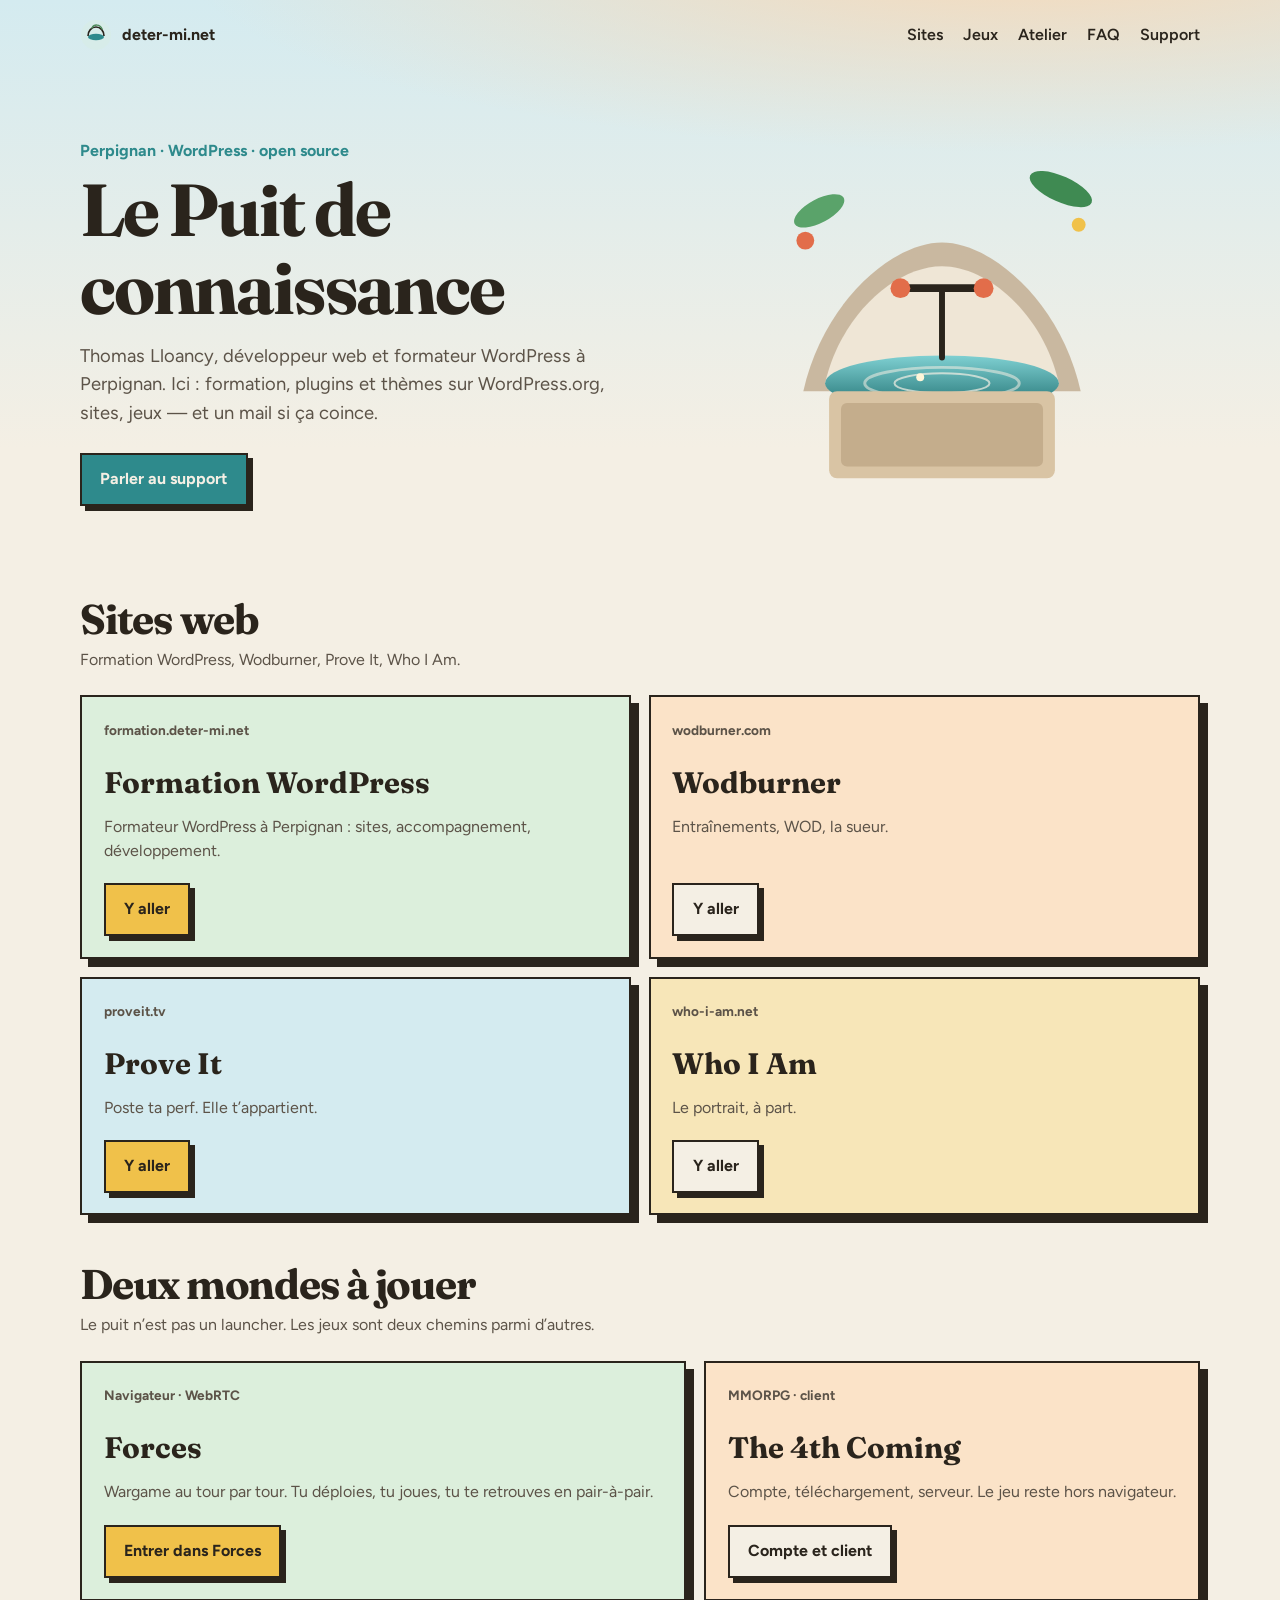
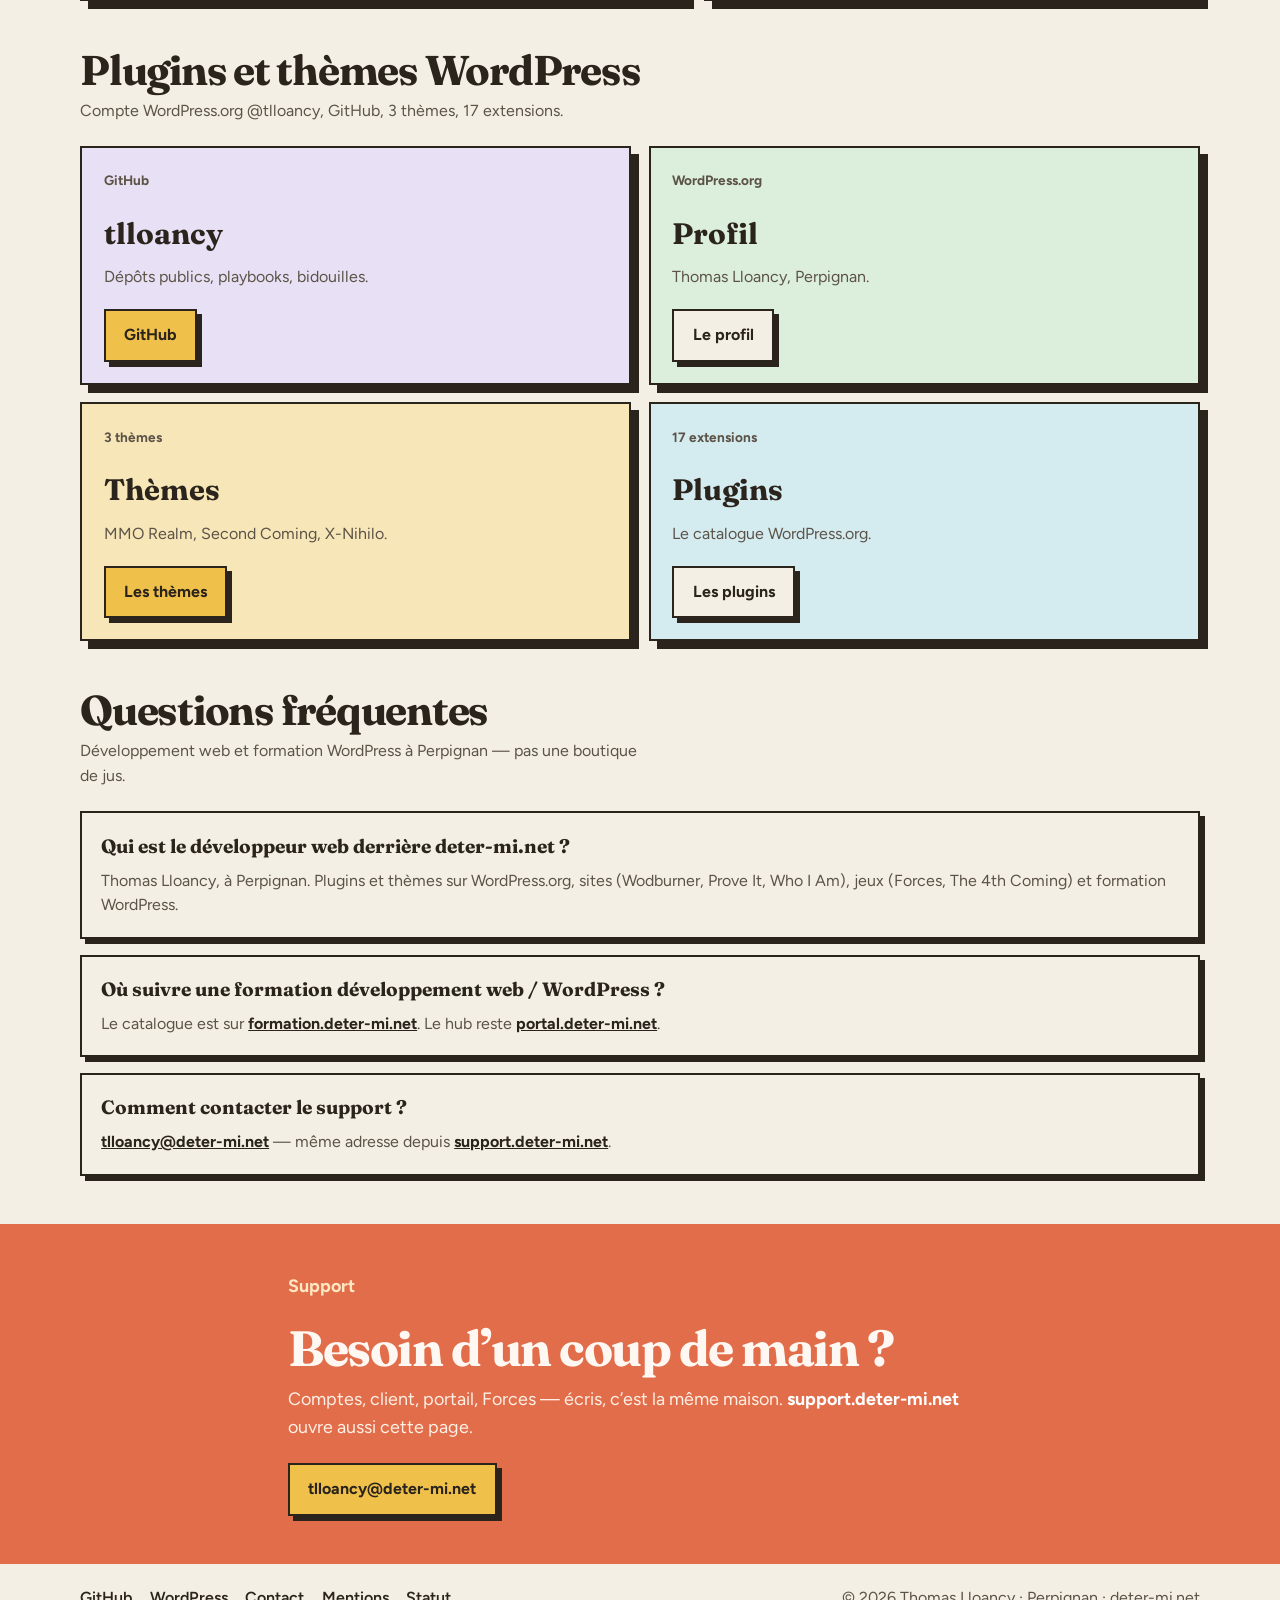
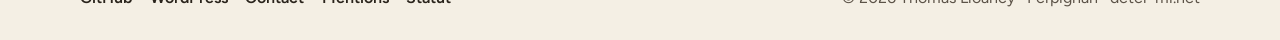
==== commit ad5efa38: "Help Google index the hub instead of leftover grocery demo pages." ====
--- a/index.html
+++ b/index.html
@@ -3,11 +3,34 @@
   <head>
     <meta charset="utf-8" />
     <meta name="viewport" content="width=device-width, initial-scale=1" />
-    <title>Le Puit de connaissance — deter-mi.net</title>
+    <title>Thomas Lloancy — développeur web &amp; formateur WordPress à Perpignan | deter-mi.net</title>
     <meta
       name="description"
-      content="Le Puit de connaissance : sites, jeux, WordPress et support — deter-mi.net."
+      content="Thomas Lloancy, développeur web et formateur WordPress à Perpignan. Formation, plugins et thèmes WordPress.org, Wodburner, Prove It, Forces, The 4th Coming. Contact : tlloancy@deter-mi.net."
     />
+    <meta name="author" content="Thomas Lloancy" />
+    <meta name="robots" content="index, follow, max-image-preview:large" />
+    <meta name="googlebot" content="index, follow" />
+    <link rel="canonical" href="https://portal.deter-mi.net/" />
+    <link rel="alternate" hreflang="fr" href="https://portal.deter-mi.net/" />
+    <link rel="alternate" hreflang="x-default" href="https://portal.deter-mi.net/" />
+    <meta property="og:type" content="website" />
+    <meta property="og:locale" content="fr_FR" />
+    <meta property="og:site_name" content="deter-mi.net" />
+    <meta property="og:url" content="https://portal.deter-mi.net/" />
+    <meta property="og:title" content="Thomas Lloancy — développeur web &amp; formateur WordPress à Perpignan" />
+    <meta
+      property="og:description"
+      content="Hub deter-mi.net : formation WordPress, plugins, thèmes, sites et jeux. Perpignan."
+    />
+    <meta property="og:image" content="https://portal.deter-mi.net/assets/favicon.svg" />
+    <meta name="twitter:card" content="summary" />
+    <meta name="twitter:title" content="Thomas Lloancy — développeur WordPress à Perpignan" />
+    <meta
+      name="twitter:description"
+      content="Formation, plugins WordPress.org, sites et jeux. deter-mi.net."
+    />
+    <meta name="theme-color" content="#2e8a8c" />
     <link rel="icon" href="assets/favicon.svg" type="image/svg+xml" />
     <link rel="preconnect" href="https://fonts.googleapis.com" />
     <link rel="preconnect" href="https://fonts.gstatic.com" crossorigin />
@@ -34,6 +57,7 @@
         <a href="#sites">Sites</a>
         <a href="#jeux">Jeux</a>
         <a href="#atelier">Atelier</a>
+        <a href="#faq">FAQ</a>
         <a href="#support">Support</a>
       </nav>
     </header>
@@ -41,11 +65,12 @@
     <main>
       <section class="hero">
         <div class="hero-copy">
-          <p class="eyebrow">deter-mi.net</p>
+          <p class="eyebrow">Perpignan · WordPress · open source</p>
           <h1>Le Puit de connaissance</h1>
           <p class="lede">
-            Un endroit vivant : sites, jeux, WordPress, et quelqu’un au bout
-            du fil. Tu arrives ici, tu vas où tu as besoin.
+            Thomas Lloancy, développeur web et formateur WordPress à
+            Perpignan. Ici : formation, plugins et thèmes sur WordPress.org,
+            sites, jeux — et un mail si ça coince.
           </p>
           <a class="btn btn-water" href="#support">Parler au support</a>
         </div>
@@ -80,14 +105,14 @@
 
       <section id="sites" class="band">
         <div class="band-head">
-          <h2>Les sites</h2>
-          <p>Quatre adresses, hors des jeux.</p>
+          <h2>Sites web</h2>
+          <p>Formation WordPress, Wodburner, Prove It, Who I Am.</p>
         </div>
         <div class="tiles tiles-4">
           <article class="tile tile-green">
             <p class="tile-kicker">formation.deter-mi.net</p>
-            <h3>Formation</h3>
-            <p>WordPress, sites, accompagnement.</p>
+            <h3>Formation WordPress</h3>
+            <p>Formateur WordPress à Perpignan : sites, accompagnement, développement.</p>
             <a class="btn" href="https://formation.deter-mi.net" rel="noopener">Y aller</a>
           </article>
           <article class="tile tile-peach">
@@ -134,8 +159,8 @@
 
       <section id="atelier" class="band">
         <div class="band-head">
-          <h2>Atelier</h2>
-          <p>GitHub et WordPress.org — thèmes, plugins, le profil.</p>
+          <h2>Plugins et thèmes WordPress</h2>
+          <p>Compte WordPress.org @tlloancy, GitHub, 3 thèmes, 17 extensions.</p>
         </div>
         <div class="tiles tiles-4">
           <article class="tile tile-lilac">
@@ -165,6 +190,40 @@
         </div>
       </section>
     </main>
+
+    <section id="faq" class="band faq" aria-labelledby="faq-title">
+      <div class="band-head">
+        <h2 id="faq-title">Questions fréquentes</h2>
+        <p>Développement web et formation WordPress à Perpignan — pas une boutique de jus.</p>
+      </div>
+      <dl class="faq-list">
+        <div>
+          <dt>Qui est le développeur web derrière deter-mi.net ?</dt>
+          <dd>
+            Thomas Lloancy, à Perpignan. Plugins et thèmes sur WordPress.org,
+            sites (Wodburner, Prove It, Who I Am), jeux (Forces, The 4th Coming)
+            et formation WordPress.
+          </dd>
+        </div>
+        <div>
+          <dt>Où suivre une formation développement web / WordPress ?</dt>
+          <dd>
+            Le catalogue est sur
+            <a href="https://formation.deter-mi.net/">formation.deter-mi.net</a>.
+            Le hub reste
+            <a href="https://portal.deter-mi.net/">portal.deter-mi.net</a>.
+          </dd>
+        </div>
+        <div>
+          <dt>Comment contacter le support ?</dt>
+          <dd>
+            <a href="mailto:tlloancy@deter-mi.net">tlloancy@deter-mi.net</a>
+            — même adresse depuis
+            <a href="https://support.deter-mi.net/">support.deter-mi.net</a>.
+          </dd>
+        </div>
+      </dl>
+    </section>
 
     <section id="support" class="support">
       <div class="support-inner">
@@ -186,7 +245,7 @@
         <a href="#mentions">Mentions</a>
         <a href="#statut">Statut</a>
       </nav>
-      <p class="foot-copy">© <span id="year"></span> deter-mi.net</p>
+      <p class="foot-copy">© <span id="year"></span> Thomas Lloancy · Perpignan · deter-mi.net</p>
     </footer>
 
     <section id="contact" class="panel" hidden>
@@ -257,6 +316,120 @@
       </div>
     </section>
 
+    <script type="application/ld+json">
+      {
+        "@context": "https://schema.org",
+        "@graph": [
+          {
+            "@type": "WebSite",
+            "@id": "https://portal.deter-mi.net/#website",
+            "url": "https://portal.deter-mi.net/",
+            "name": "Le Puit de connaissance",
+            "inLanguage": "fr-FR",
+            "publisher": { "@id": "https://portal.deter-mi.net/#person" }
+          },
+          {
+            "@type": "Person",
+            "@id": "https://portal.deter-mi.net/#person",
+            "name": "Thomas Lloancy",
+            "alternateName": "tlloancy",
+            "jobTitle": "Développeur web et formateur WordPress",
+            "email": "mailto:tlloancy@deter-mi.net",
+            "url": "https://portal.deter-mi.net/",
+            "address": {
+              "@type": "PostalAddress",
+              "addressLocality": "Perpignan",
+              "addressCountry": "FR"
+            },
+            "sameAs": [
+              "https://github.com/tlloancy",
+              "https://profiles.wordpress.org/tlloancy/",
+              "https://formation.deter-mi.net/",
+              "https://who-i-am.net/"
+            ],
+            "worksFor": { "@id": "https://portal.deter-mi.net/#service" }
+          },
+          {
+            "@type": "ProfessionalService",
+            "@id": "https://portal.deter-mi.net/#service",
+            "name": "deter-mi.net — développement et formation WordPress",
+            "url": "https://portal.deter-mi.net/",
+            "email": "mailto:tlloancy@deter-mi.net",
+            "founder": { "@id": "https://portal.deter-mi.net/#person" },
+            "areaServed": { "@type": "City", "name": "Perpignan" },
+            "address": {
+              "@type": "PostalAddress",
+              "addressLocality": "Perpignan",
+              "addressCountry": "FR"
+            },
+            "knowsAbout": [
+              "WordPress",
+              "WooCommerce",
+              "formation WordPress",
+              "développement web",
+              "plugins WordPress"
+            ]
+          },
+          {
+            "@type": "ItemList",
+            "name": "Projets deter-mi.net",
+            "itemListElement": [
+              { "@type": "ListItem", "position": 1, "name": "Formation WordPress", "url": "https://formation.deter-mi.net/" },
+              { "@type": "ListItem", "position": 2, "name": "Wodburner", "url": "https://wodburner.com/" },
+              { "@type": "ListItem", "position": 3, "name": "Prove It", "url": "https://proveit.tv/" },
+              { "@type": "ListItem", "position": 4, "name": "Who I Am", "url": "https://who-i-am.net/" },
+              { "@type": "ListItem", "position": 5, "name": "Forces", "url": "https://forces.deter-mi.net/" },
+              { "@type": "ListItem", "position": 6, "name": "The 4th Coming", "url": "https://t4c.deter-mi.net/" },
+              { "@type": "ListItem", "position": 7, "name": "Plugins WordPress", "url": "https://profiles.wordpress.org/tlloancy/#content-plugins" },
+              { "@type": "ListItem", "position": 8, "name": "Thèmes WordPress", "url": "https://profiles.wordpress.org/tlloancy/#content-themes" }
+            ]
+          },
+          {
+            "@type": "BreadcrumbList",
+            "@id": "https://portal.deter-mi.net/#breadcrumb",
+            "itemListElement": [
+              {
+                "@type": "ListItem",
+                "position": 1,
+                "name": "Accueil",
+                "item": "https://portal.deter-mi.net/"
+              }
+            ]
+          },
+          {
+            "@type": "FAQPage",
+            "@id": "https://portal.deter-mi.net/#faq",
+            "url": "https://portal.deter-mi.net/#faq",
+            "mainEntity": [
+              {
+                "@type": "Question",
+                "name": "Qui est le développeur web derrière deter-mi.net ?",
+                "acceptedAnswer": {
+                  "@type": "Answer",
+                  "text": "Thomas Lloancy, développeur web et formateur WordPress à Perpignan. Plugins et thèmes sur WordPress.org, sites (Wodburner, Prove It, Who I Am), jeux (Forces, The 4th Coming) et formation WordPress."
+                }
+              },
+              {
+                "@type": "Question",
+                "name": "Où suivre une formation développement web / WordPress ?",
+                "acceptedAnswer": {
+                  "@type": "Answer",
+                  "text": "Le catalogue est sur https://formation.deter-mi.net/. Le hub du domaine est https://portal.deter-mi.net/."
+                }
+              },
+              {
+                "@type": "Question",
+                "name": "Comment contacter le support deter-mi.net ?",
+                "acceptedAnswer": {
+                  "@type": "Answer",
+                  "text": "Écrire à tlloancy@deter-mi.net. support.deter-mi.net ouvre la même page que le portail."
+                }
+              }
+            ]
+          }
+        ]
+      }
+    </script>
     <script src="assets/portal.js"></script>
   </body>
 </html>
--- a/assets/portal.css
+++ b/assets/portal.css
@@ -57,6 +57,7 @@
 .hero,
 .band,
 .support,
+.faq,
 .foot {
   position: relative;
   z-index: 1;
@@ -327,6 +328,36 @@
   margin-top: auto;
 }
 
+.faq-list {
+  display: grid;
+  gap: 1rem;
+  margin: 0;
+}
+
+.faq-list > div {
+  padding: 1.15rem 1.2rem;
+  border: 2px solid var(--ink);
+  background: var(--paper);
+  box-shadow: 5px 5px 0 var(--ink);
+}
+
+.faq-list dt {
+  font-family: var(--display);
+  font-size: 1.2rem;
+  font-weight: 700;
+  margin: 0 0 0.45rem;
+}
+
+.faq-list dd {
+  margin: 0;
+  color: var(--muted);
+}
+
+.faq-list a {
+  color: var(--ink);
+  font-weight: 700;
+}
+
 .support {
   background: var(--clay);
   color: #fff8f2;
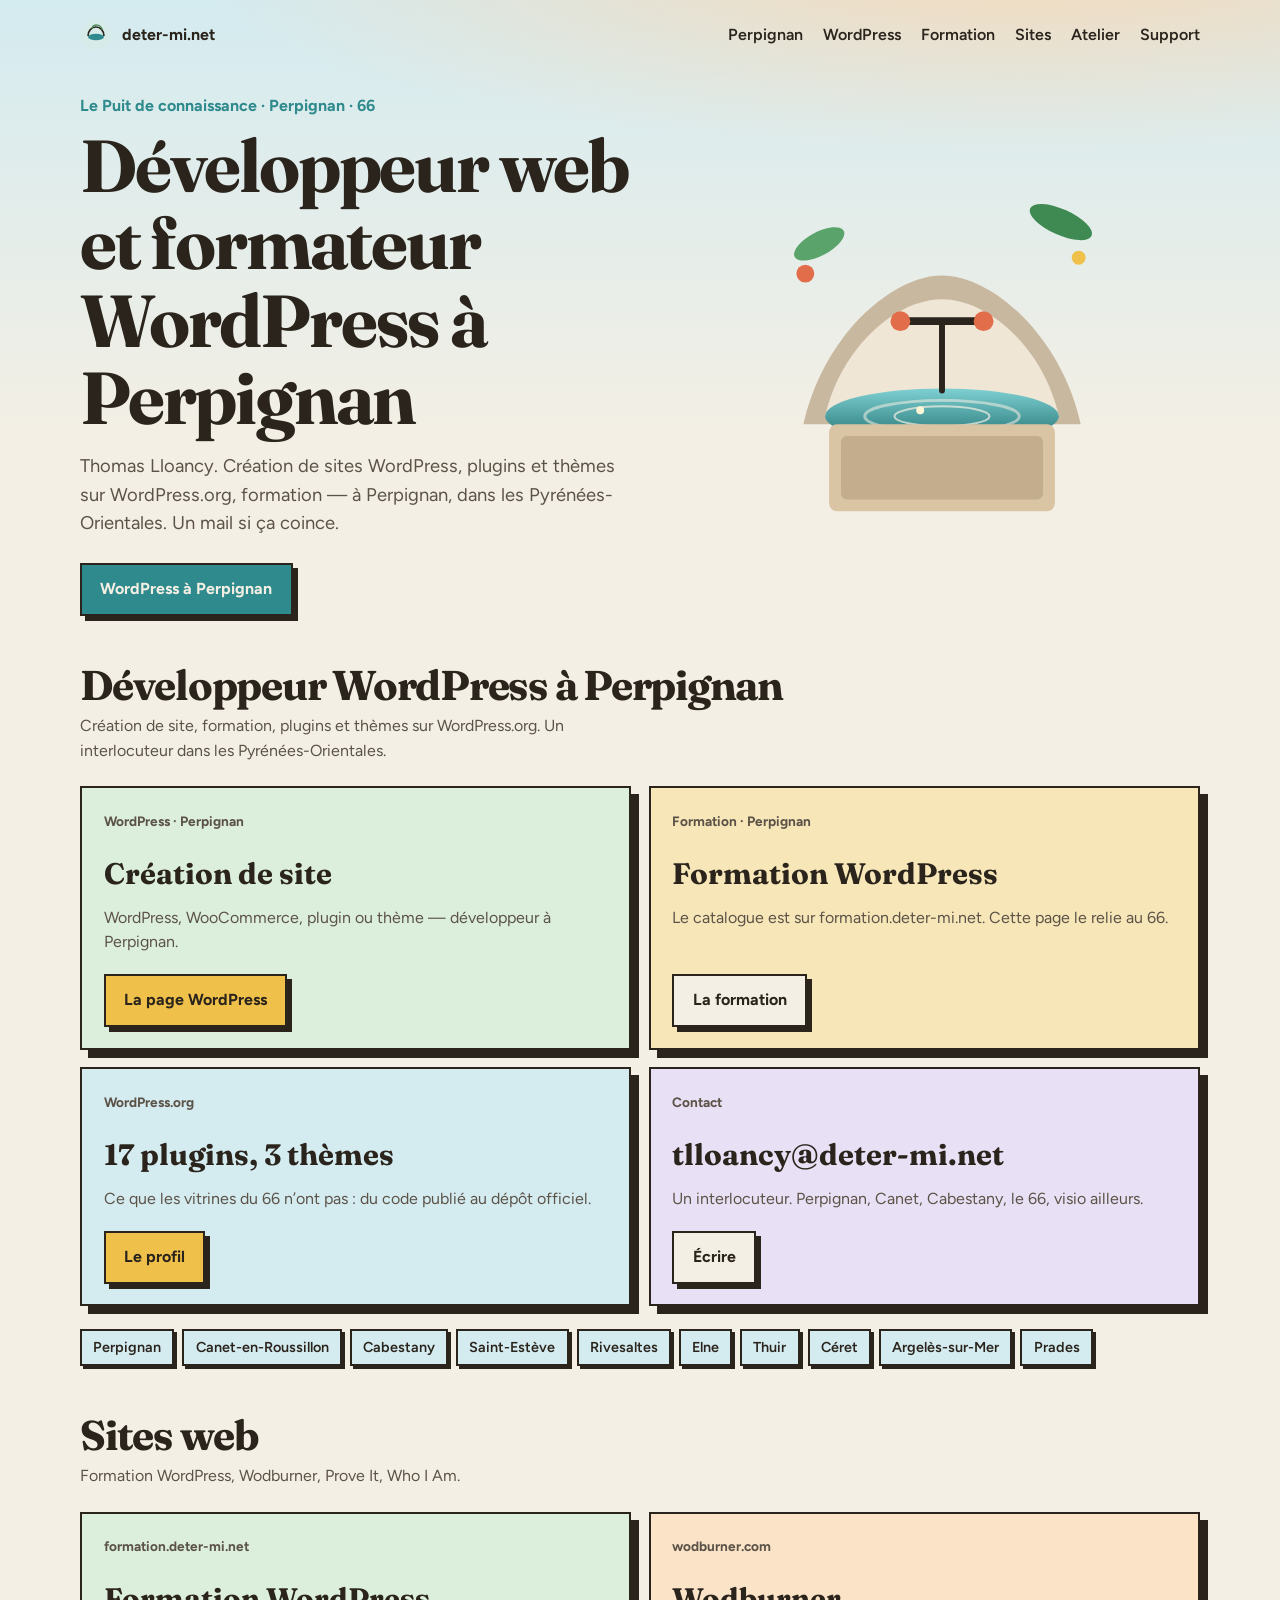
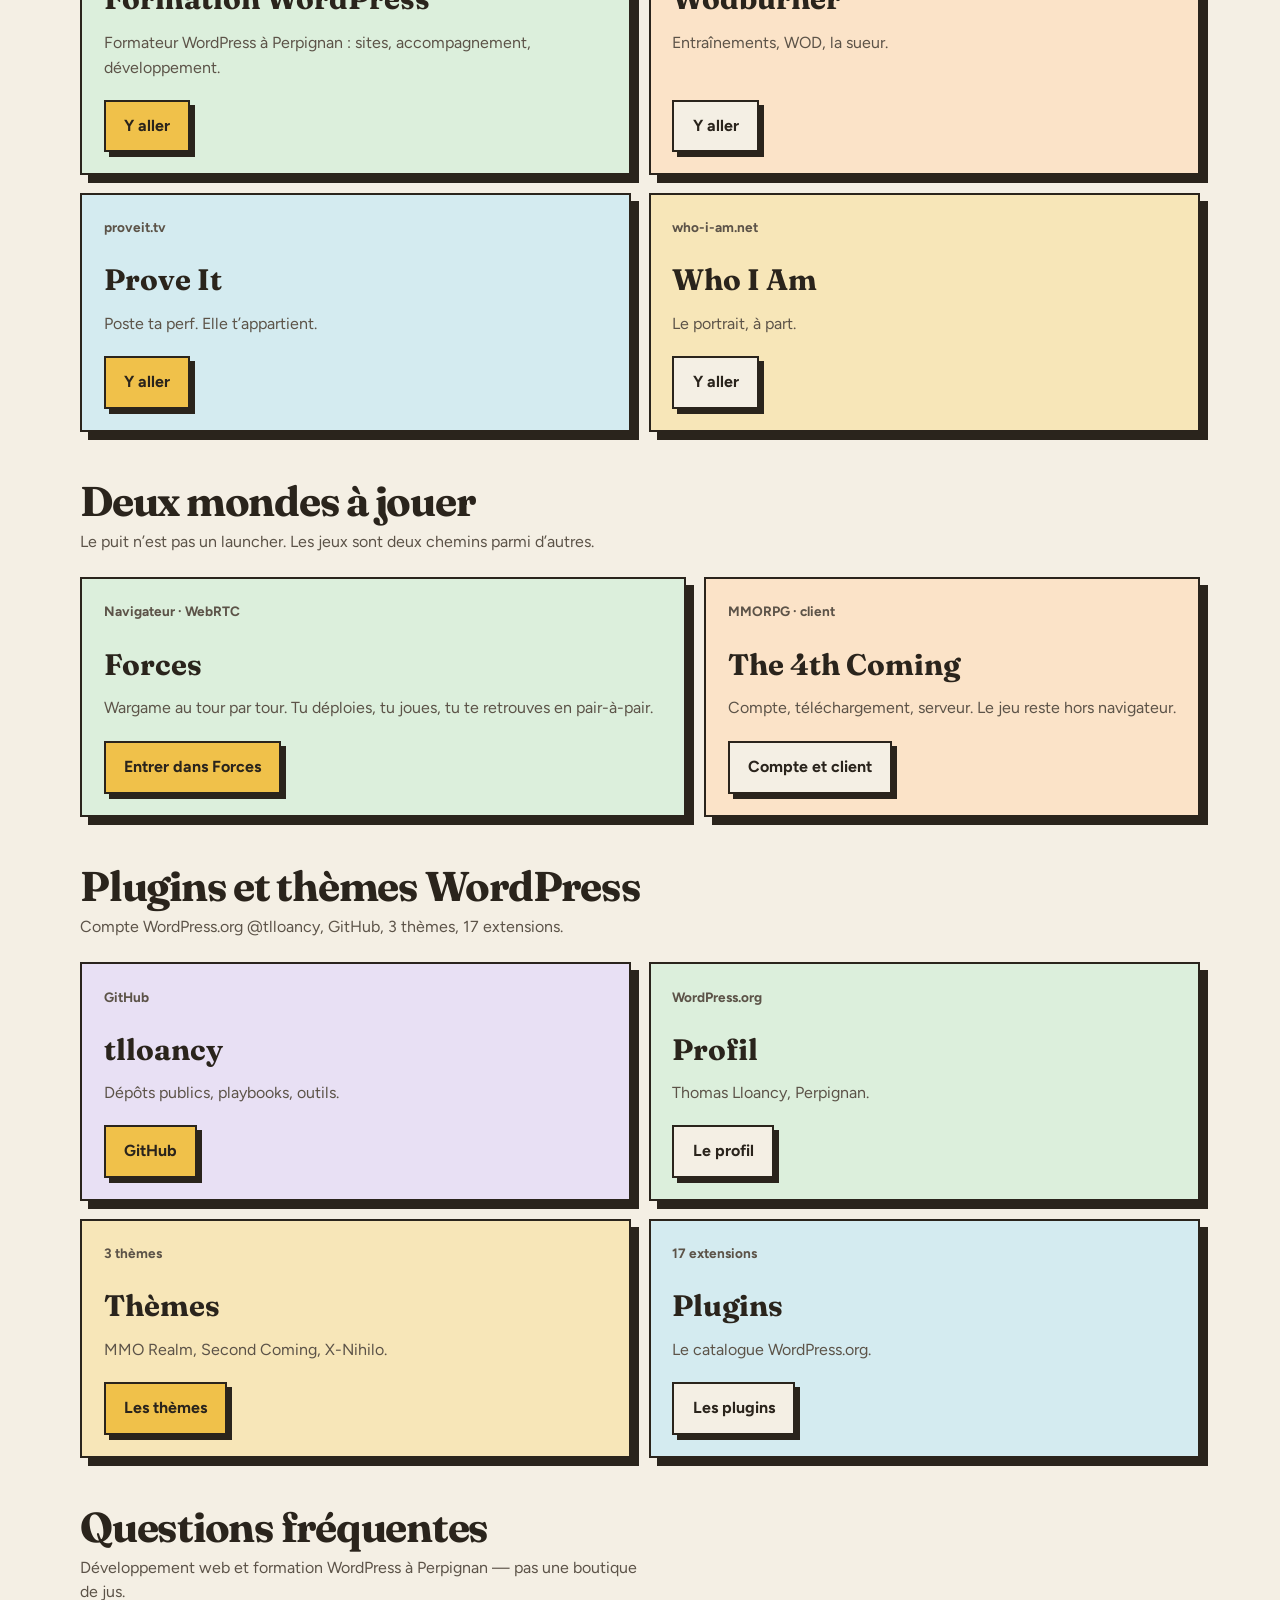
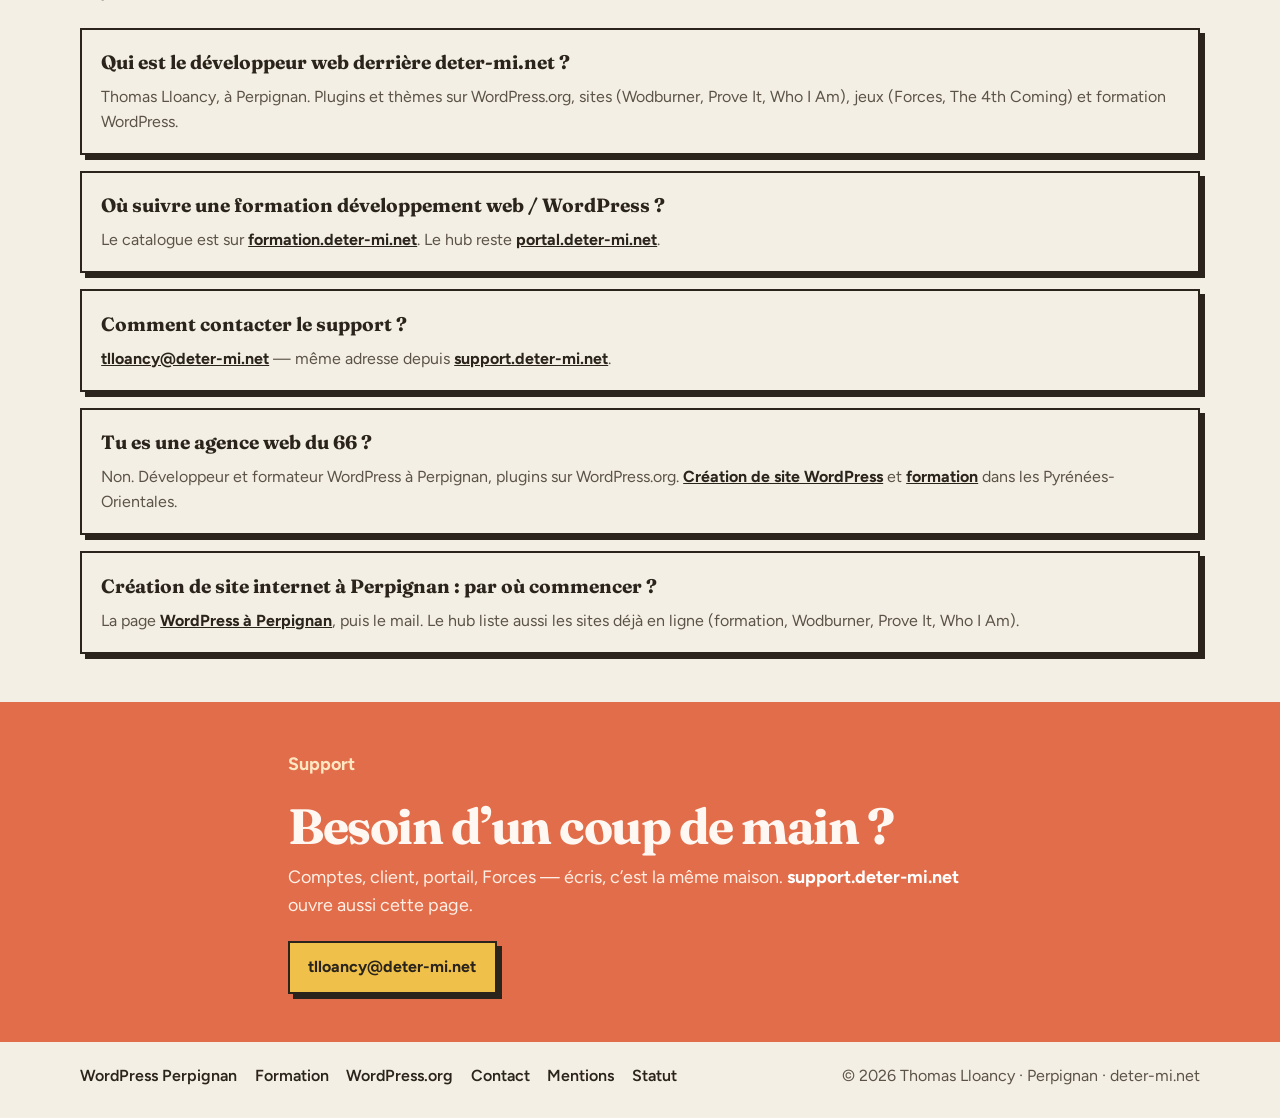
==== commit c4e09d15: "Add Perpignan landing pages to rank against local web agencies." ====
--- a/index.html
+++ b/index.html
@@ -3,10 +3,10 @@
   <head>
     <meta charset="utf-8" />
     <meta name="viewport" content="width=device-width, initial-scale=1" />
-    <title>Thomas Lloancy — développeur web &amp; formateur WordPress à Perpignan | deter-mi.net</title>
+    <title>Développeur web &amp; WordPress à Perpignan (66) — Thomas Lloancy | deter-mi.net</title>
     <meta
       name="description"
-      content="Thomas Lloancy, développeur web et formateur WordPress à Perpignan. Formation, plugins et thèmes WordPress.org, Wodburner, Prove It, Forces, The 4th Coming. Contact : tlloancy@deter-mi.net."
+      content="Thomas Lloancy, développeur web et formateur WordPress à Perpignan. Création de sites, plugins WordPress.org, formation. Pyrénées-Orientales. tlloancy@deter-mi.net."
     />
     <meta name="author" content="Thomas Lloancy" />
     <meta name="robots" content="index, follow, max-image-preview:large" />
@@ -18,10 +18,10 @@
     <meta property="og:locale" content="fr_FR" />
     <meta property="og:site_name" content="deter-mi.net" />
     <meta property="og:url" content="https://portal.deter-mi.net/" />
-    <meta property="og:title" content="Thomas Lloancy — développeur web &amp; formateur WordPress à Perpignan" />
+    <meta property="og:title" content="Développeur web et WordPress à Perpignan — Thomas Lloancy" />
     <meta
       property="og:description"
-      content="Hub deter-mi.net : formation WordPress, plugins, thèmes, sites et jeux. Perpignan."
+      content="Création de sites WordPress, formation, plugins WordPress.org. Perpignan, Pyrénées-Orientales."
     />
     <meta property="og:image" content="https://portal.deter-mi.net/assets/favicon.svg" />
     <meta name="twitter:card" content="summary" />
@@ -54,10 +54,11 @@
         deter-mi.net
       </a>
       <nav class="nav">
+        <a href="#local">Perpignan</a>
+        <a href="wordpress-perpignan/">WordPress</a>
+        <a href="formation-wordpress-perpignan/">Formation</a>
         <a href="#sites">Sites</a>
-        <a href="#jeux">Jeux</a>
         <a href="#atelier">Atelier</a>
-        <a href="#faq">FAQ</a>
         <a href="#support">Support</a>
       </nav>
     </header>
@@ -65,14 +66,14 @@
     <main>
       <section class="hero">
         <div class="hero-copy">
-          <p class="eyebrow">Perpignan · WordPress · open source</p>
-          <h1>Le Puit de connaissance</h1>
+          <p class="eyebrow">Le Puit de connaissance · Perpignan · 66</p>
+          <h1>Développeur web et formateur WordPress à Perpignan</h1>
           <p class="lede">
-            Thomas Lloancy, développeur web et formateur WordPress à
-            Perpignan. Ici : formation, plugins et thèmes sur WordPress.org,
-            sites, jeux — et un mail si ça coince.
+            Thomas Lloancy. Création de sites WordPress, plugins et thèmes
+            sur WordPress.org, formation — à Perpignan, dans les
+            Pyrénées-Orientales. Un mail si ça coince.
           </p>
-          <a class="btn btn-water" href="#support">Parler au support</a>
+          <a class="btn btn-water" href="wordpress-perpignan/">WordPress à Perpignan</a>
         </div>
 
         <div class="hero-art" aria-hidden="true">
@@ -103,6 +104,54 @@
         </div>
       </section>
 
+      <section id="local" class="band">
+        <div class="band-head">
+          <h2>Développeur WordPress à Perpignan</h2>
+          <p>
+            Création de site, formation, plugins et thèmes sur WordPress.org.
+            Un interlocuteur dans les Pyrénées-Orientales.
+          </p>
+        </div>
+        <div class="tiles tiles-4">
+          <article class="tile tile-green">
+            <p class="tile-kicker">WordPress · Perpignan</p>
+            <h3>Création de site</h3>
+            <p>WordPress, WooCommerce, plugin ou thème — développeur à Perpignan.</p>
+            <a class="btn" href="wordpress-perpignan/">La page WordPress</a>
+          </article>
+          <article class="tile tile-sun">
+            <p class="tile-kicker">Formation · Perpignan</p>
+            <h3>Formation WordPress</h3>
+            <p>Le catalogue est sur formation.deter-mi.net. Cette page le relie au 66.</p>
+            <a class="btn btn-invert" href="formation-wordpress-perpignan/">La formation</a>
+          </article>
+          <article class="tile tile-sky">
+            <p class="tile-kicker">WordPress.org</p>
+            <h3>17 plugins, 3 thèmes</h3>
+            <p>Ce que les vitrines du 66 n’ont pas : du code publié au dépôt officiel.</p>
+            <a class="btn" href="https://profiles.wordpress.org/tlloancy/" rel="noopener">Le profil</a>
+          </article>
+          <article class="tile tile-lilac">
+            <p class="tile-kicker">Contact</p>
+            <h3>tlloancy@deter-mi.net</h3>
+            <p>Un interlocuteur. Perpignan, Canet, Cabestany, le 66, visio ailleurs.</p>
+            <a class="btn btn-invert" href="mailto:tlloancy@deter-mi.net">Écrire</a>
+          </article>
+        </div>
+        <ul class="place-list">
+          <li>Perpignan</li>
+          <li>Canet-en-Roussillon</li>
+          <li>Cabestany</li>
+          <li>Saint-Estève</li>
+          <li>Rivesaltes</li>
+          <li>Elne</li>
+          <li>Thuir</li>
+          <li>Céret</li>
+          <li>Argelès-sur-Mer</li>
+          <li>Prades</li>
+        </ul>
+      </section>
+
       <section id="sites" class="band">
         <div class="band-head">
           <h2>Sites web</h2>
@@ -166,7 +215,7 @@
           <article class="tile tile-lilac">
             <p class="tile-kicker">GitHub</p>
             <h3>tlloancy</h3>
-            <p>Dépôts publics, playbooks, bidouilles.</p>
+            <p>Dépôts publics, playbooks, outils.</p>
             <a class="btn" href="https://github.com/tlloancy" rel="noopener">GitHub</a>
           </article>
           <article class="tile tile-green">
@@ -220,6 +269,26 @@
             <a href="mailto:tlloancy@deter-mi.net">tlloancy@deter-mi.net</a>
             — même adresse depuis
             <a href="https://support.deter-mi.net/">support.deter-mi.net</a>.
+          </dd>
+        </div>
+        <div>
+          <dt>Tu es une agence web du 66 ?</dt>
+          <dd>
+            Non. Développeur et formateur WordPress à Perpignan, plugins sur
+            WordPress.org.
+            <a href="wordpress-perpignan/">Création de site WordPress</a>
+            et
+            <a href="formation-wordpress-perpignan/">formation</a>
+            dans les Pyrénées-Orientales.
+          </dd>
+        </div>
+        <div>
+          <dt>Création de site internet à Perpignan : par où commencer ?</dt>
+          <dd>
+            La page
+            <a href="wordpress-perpignan/">WordPress à Perpignan</a>,
+            puis le mail. Le hub liste aussi les sites déjà en ligne
+            (formation, Wodburner, Prove It, Who I Am).
           </dd>
         </div>
       </dl>
@@ -239,8 +308,9 @@
 
     <footer class="foot">
       <nav class="foot-nav" aria-label="Pied de page">
-        <a href="https://github.com/tlloancy" rel="noopener">GitHub</a>
-        <a href="https://profiles.wordpress.org/tlloancy/" rel="noopener">WordPress</a>
+        <a href="wordpress-perpignan/">WordPress Perpignan</a>
+        <a href="formation-wordpress-perpignan/">Formation</a>
+        <a href="https://profiles.wordpress.org/tlloancy/" rel="noopener">WordPress.org</a>
         <a href="#contact">Contact</a>
         <a href="#mentions">Mentions</a>
         <a href="#statut">Statut</a>
@@ -324,7 +394,8 @@
             "@type": "WebSite",
             "@id": "https://portal.deter-mi.net/#website",
             "url": "https://portal.deter-mi.net/",
-            "name": "Le Puit de connaissance",
+            "name": "deter-mi.net",
+            "alternateName": "Le Puit de connaissance",
             "inLanguage": "fr-FR",
             "publisher": { "@id": "https://portal.deter-mi.net/#person" }
           },
@@ -339,27 +410,38 @@
             "address": {
               "@type": "PostalAddress",
               "addressLocality": "Perpignan",
+              "postalCode": "66000",
+              "addressRegion": "Pyrénées-Orientales",
               "addressCountry": "FR"
             },
             "sameAs": [
               "https://github.com/tlloancy",
               "https://profiles.wordpress.org/tlloancy/",
+              "https://www.linkedin.com/in/thomas-lloancy-01301058",
+              "https://www.codeur.com/-tlloancy",
               "https://formation.deter-mi.net/",
               "https://who-i-am.net/"
             ],
             "worksFor": { "@id": "https://portal.deter-mi.net/#service" }
           },
           {
-            "@type": "ProfessionalService",
+            "@type": ["ProfessionalService", "LocalBusiness"],
             "@id": "https://portal.deter-mi.net/#service",
             "name": "deter-mi.net — développement et formation WordPress",
             "url": "https://portal.deter-mi.net/",
             "email": "mailto:tlloancy@deter-mi.net",
+            "image": "https://portal.deter-mi.net/assets/favicon.svg",
             "founder": { "@id": "https://portal.deter-mi.net/#person" },
-            "areaServed": { "@type": "City", "name": "Perpignan" },
+            "employee": { "@id": "https://portal.deter-mi.net/#person" },
+            "areaServed": [
+              { "@type": "City", "name": "Perpignan" },
+              { "@type": "AdministrativeArea", "name": "Pyrénées-Orientales" }
+            ],
             "address": {
               "@type": "PostalAddress",
               "addressLocality": "Perpignan",
+              "postalCode": "66000",
+              "addressRegion": "Pyrénées-Orientales",
               "addressCountry": "FR"
             },
             "knowsAbout": [
@@ -367,7 +449,36 @@
               "WooCommerce",
               "formation WordPress",
               "développement web",
-              "plugins WordPress"
+              "plugins WordPress",
+              "création de site internet Perpignan"
+            ],
+            "hasOfferCatalog": {
+              "@type": "OfferCatalog",
+              "name": "Prestations deter-mi.net",
+              "itemListElement": [
+                {
+                  "@type": "Offer",
+                  "itemOffered": {
+                    "@type": "Service",
+                    "name": "Création de site WordPress à Perpignan",
+                    "url": "https://portal.deter-mi.net/wordpress-perpignan/"
+                  }
+                },
+                {
+                  "@type": "Offer",
+                  "itemOffered": {
+                    "@type": "Service",
+                    "name": "Formation WordPress à Perpignan",
+                    "url": "https://portal.deter-mi.net/formation-wordpress-perpignan/"
+                  }
+                }
+              ]
+            },
+            "sameAs": [
+              "https://github.com/tlloancy",
+              "https://profiles.wordpress.org/tlloancy/",
+              "https://www.linkedin.com/in/thomas-lloancy-01301058",
+              "https://formation.deter-mi.net/"
             ]
           },
           {
@@ -424,6 +535,22 @@
                   "@type": "Answer",
                   "text": "Écrire à tlloancy@deter-mi.net. support.deter-mi.net ouvre la même page que le portail."
                 }
+              },
+              {
+                "@type": "Question",
+                "name": "Tu es une agence web du 66 ?",
+                "acceptedAnswer": {
+                  "@type": "Answer",
+                  "text": "Non. Thomas Lloancy est développeur et formateur WordPress à Perpignan, avec des plugins et thèmes sur WordPress.org. Création de site : https://portal.deter-mi.net/wordpress-perpignan/. Formation : https://portal.deter-mi.net/formation-wordpress-perpignan/."
+                }
+              },
+              {
+                "@type": "Question",
+                "name": "Création de site internet à Perpignan : par où commencer ?",
+                "acceptedAnswer": {
+                  "@type": "Answer",
+                  "text": "La page https://portal.deter-mi.net/wordpress-perpignan/ puis tlloancy@deter-mi.net."
+                }
               }
             ]
           }
--- a/assets/portal.css
+++ b/assets/portal.css
@@ -358,6 +358,96 @@
   font-weight: 700;
 }
 
+.crumbs {
+  margin: 0 0 0.85rem;
+  font-size: 0.92rem;
+  font-weight: 600;
+}
+
+.crumbs a {
+  color: var(--water-deep);
+  text-decoration: none;
+}
+
+.page-hero {
+  display: block;
+  padding-bottom: 2rem;
+}
+
+.page-hero h1 {
+  font-size: clamp(2.1rem, 5.5vw, 3.4rem);
+}
+
+.prose {
+  max-width: 42rem;
+  margin: 0 0 1.6rem;
+}
+
+.prose h2 {
+  margin: 1.6rem 0 0.55rem;
+  font-family: var(--display);
+  font-size: clamp(1.45rem, 3vw, 1.9rem);
+  letter-spacing: -0.03em;
+}
+
+.prose p,
+.prose li {
+  color: var(--muted);
+}
+
+.prose ul {
+  margin: 0 0 1rem;
+  padding-left: 1.15rem;
+}
+
+.place-list {
+  display: flex;
+  flex-wrap: wrap;
+  gap: 0.5rem;
+  margin: 1.4rem 0 0;
+  padding: 0;
+  list-style: none;
+}
+
+.band .place-list {
+  margin-bottom: 0;
+}
+
+.place-list li {
+  border: 2px solid var(--ink);
+  background: #d4ebf0;
+  padding: 0.35rem 0.7rem;
+  font-weight: 600;
+  font-size: 0.9rem;
+  box-shadow: 3px 3px 0 var(--ink);
+}
+
+.proof {
+  display: grid;
+  grid-template-columns: repeat(3, 1fr);
+  gap: 0.85rem;
+  margin: 0 0 2rem;
+}
+
+.proof-card {
+  padding: 1rem 1.05rem;
+  border: 2px solid var(--ink);
+  background: var(--paper);
+  box-shadow: 5px 5px 0 var(--ink);
+}
+
+.proof-card strong {
+  display: block;
+  font-family: var(--display);
+  font-size: 1.7rem;
+  line-height: 1.1;
+}
+
+.proof-card span {
+  color: var(--muted);
+  font-size: 0.92rem;
+}
+
 .support {
   background: var(--clay);
   color: #fff8f2;
@@ -502,7 +592,8 @@
 @media (max-width: 860px) {
   .hero,
   .tiles,
-  .tiles-4 {
+  .tiles-4,
+  .proof {
     grid-template-columns: 1fr;
   }
 
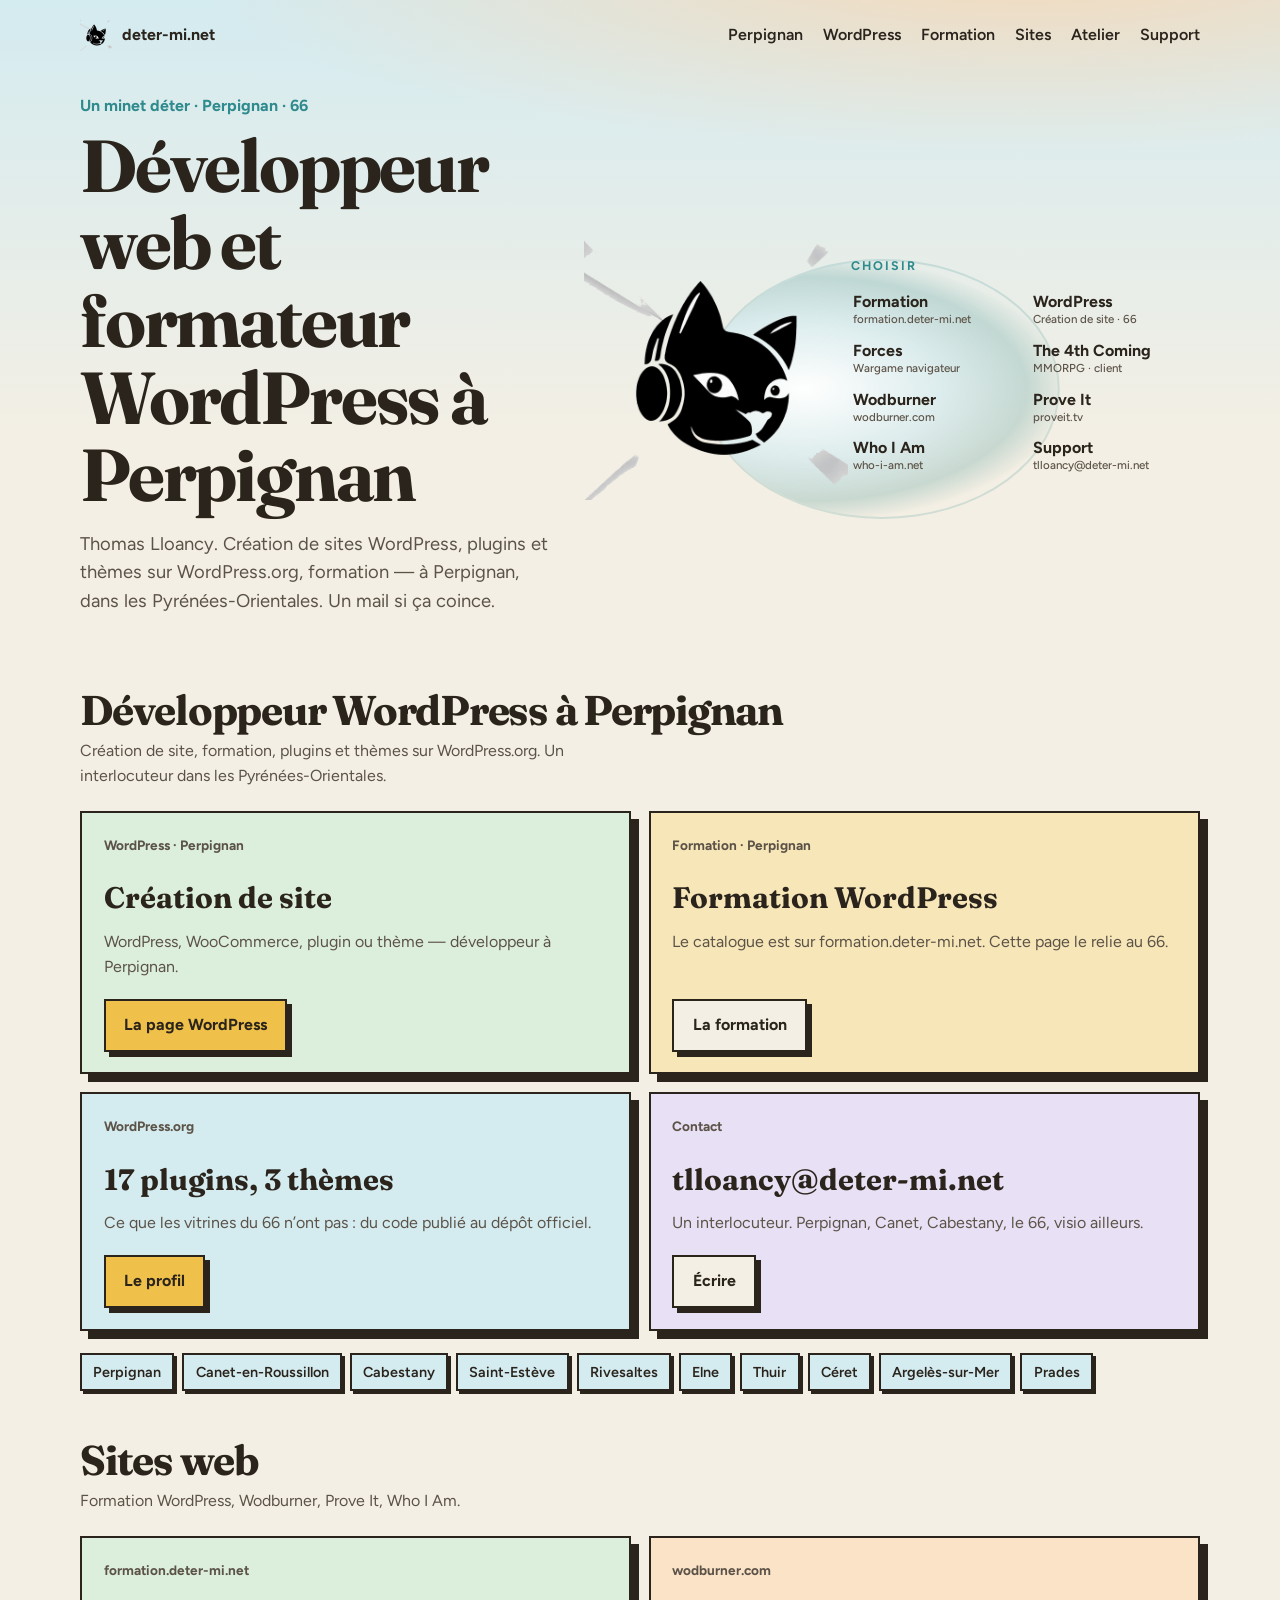
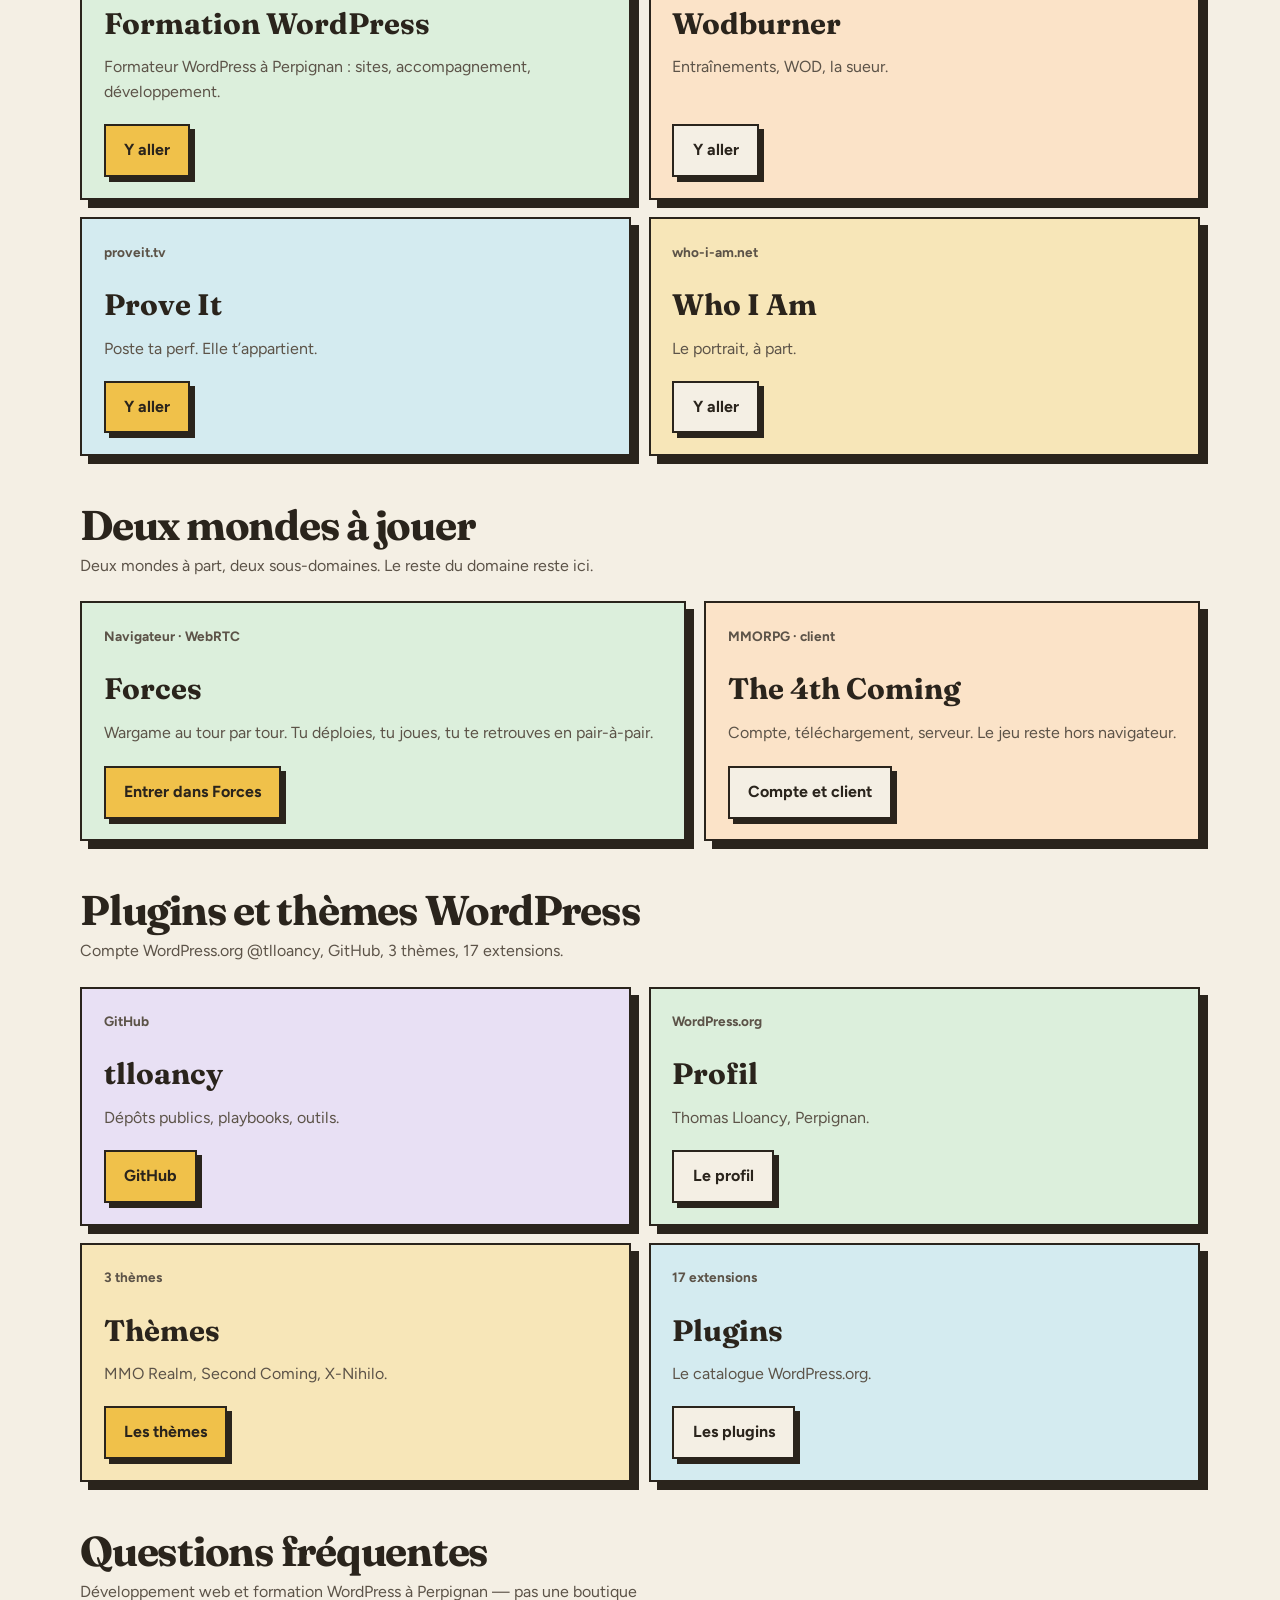
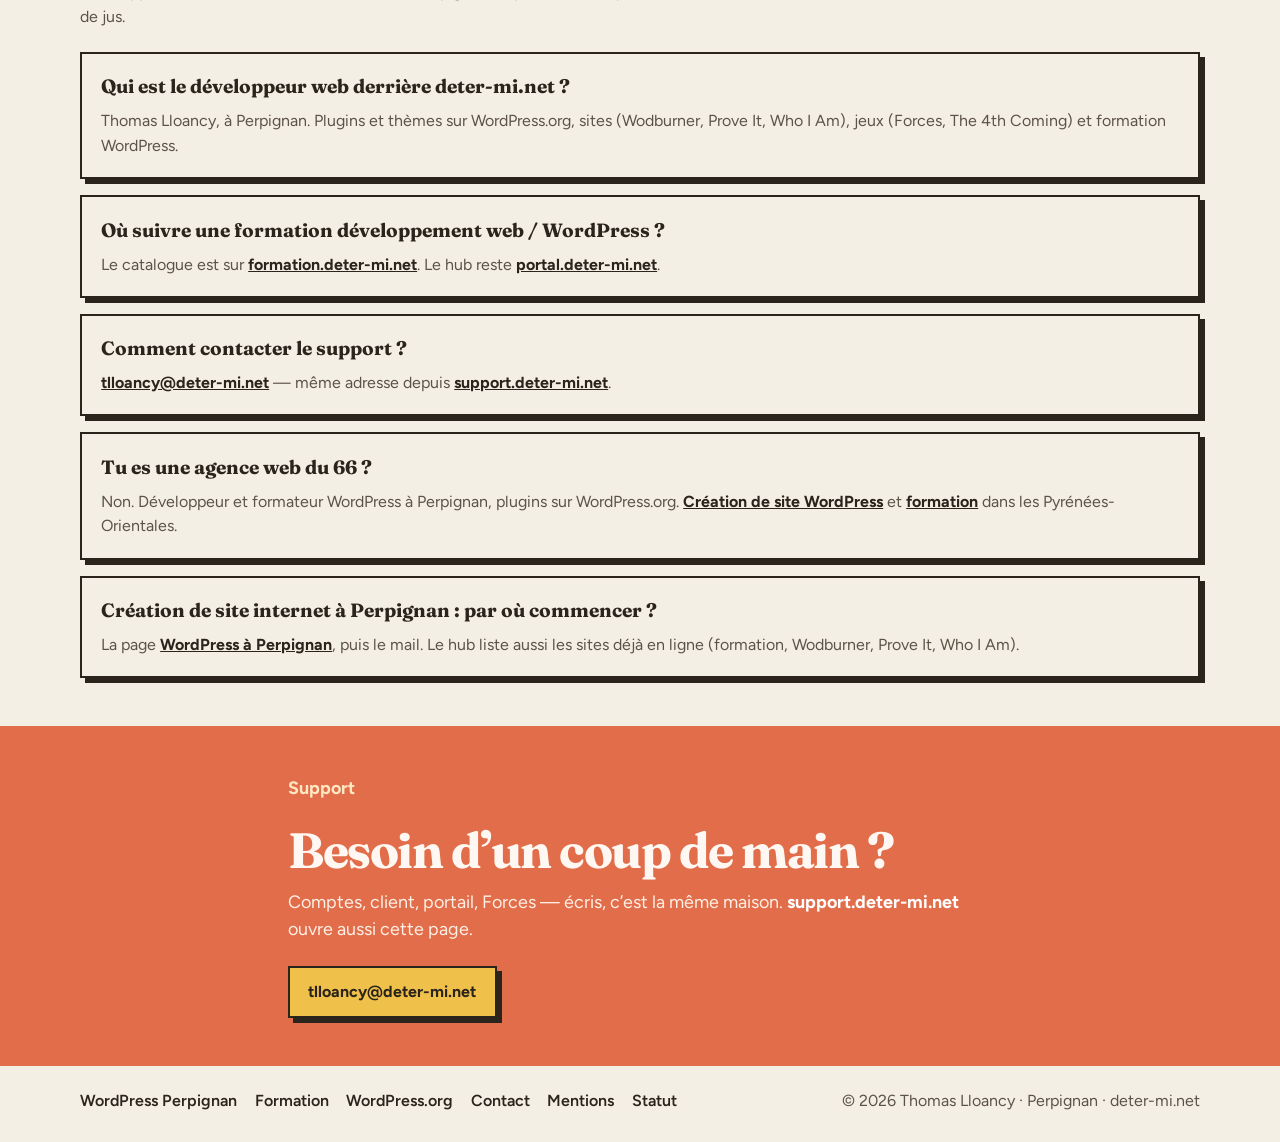
==== commit a3fc9da2: "Put the Deter cat at the hub entrance, with destinations in the portal." ====
--- a/index.html
+++ b/index.html
@@ -23,7 +23,7 @@
       property="og:description"
       content="Création de sites WordPress, formation, plugins WordPress.org. Perpignan, Pyrénées-Orientales."
     />
-    <meta property="og:image" content="https://portal.deter-mi.net/assets/favicon.svg" />
+    <meta property="og:image" content="https://portal.deter-mi.net/assets/logo_cat.png" />
     <meta name="twitter:card" content="summary" />
     <meta name="twitter:title" content="Thomas Lloancy — développeur WordPress à Perpignan" />
     <meta
@@ -31,7 +31,7 @@
       content="Formation, plugins WordPress.org, sites et jeux. deter-mi.net."
     />
     <meta name="theme-color" content="#2e8a8c" />
-    <link rel="icon" href="assets/favicon.svg" type="image/svg+xml" />
+    <link rel="icon" href="assets/logo_cat_mark.png" type="image/png" />
     <link rel="preconnect" href="https://fonts.googleapis.com" />
     <link rel="preconnect" href="https://fonts.gstatic.com" crossorigin />
     <link
@@ -45,12 +45,7 @@
 
     <header class="topbar">
       <a class="brand" href="/">
-        <svg class="brand-mark" viewBox="0 0 32 32" aria-hidden="true">
-          <circle cx="16" cy="16" r="15" fill="#d7ece9" />
-          <ellipse cx="16" cy="18" rx="8" ry="3.2" fill="#2e8a8c" />
-          <path d="M8 17c0-5 3.4-9 8-9s8 4 8 9" fill="none" stroke="#2a241c" stroke-width="1.6" />
-          <path d="M12 9c2-4 8-4 10 1" fill="none" stroke="#4f8b5a" stroke-width="1.5" stroke-linecap="round" />
-        </svg>
+        <img class="brand-mark" src="assets/logo_cat_mark.png" width="32" height="32" alt="" />
         deter-mi.net
       </a>
       <nav class="nav">
@@ -66,41 +61,79 @@
     <main>
       <section class="hero">
         <div class="hero-copy">
-          <p class="eyebrow">Le Puit de connaissance · Perpignan · 66</p>
+          <p class="eyebrow">Un minet déter · Perpignan · 66</p>
           <h1>Développeur web et formateur WordPress à Perpignan</h1>
           <p class="lede">
             Thomas Lloancy. Création de sites WordPress, plugins et thèmes
             sur WordPress.org, formation — à Perpignan, dans les
             Pyrénées-Orientales. Un mail si ça coince.
           </p>
-          <a class="btn btn-water" href="wordpress-perpignan/">WordPress à Perpignan</a>
-        </div>
-
-        <div class="hero-art" aria-hidden="true">
-          <svg class="well" viewBox="0 0 420 460" xmlns="http://www.w3.org/2000/svg">
-            <defs>
-              <linearGradient id="water" x1="0" y1="0" x2="0" y2="1">
-                <stop offset="0%" stop-color="#7fd0d2" />
-                <stop offset="100%" stop-color="#1f6f70" />
-              </linearGradient>
-            </defs>
-            <ellipse class="leaf leaf-a" cx="86" cy="118" rx="28" ry="12" fill="#5aa36a" transform="rotate(-28 86 118)" />
-            <ellipse class="leaf leaf-b" cx="330" cy="96" rx="34" ry="13" fill="#3f8a52" transform="rotate(24 330 96)" />
-            <circle class="bloom" cx="72" cy="148" r="9" fill="#e26d4a" />
-            <circle class="bloom" cx="348" cy="132" r="7" fill="#f0c14a" />
-            <path d="M70 300c20-90 90-150 140-150s120 60 140 150" fill="#c9b8a0" />
-            <path d="M92 292c16-70 72-118 118-118s102 48 118 118" fill="#efe6d6" />
-            <ellipse cx="210" cy="292" rx="118" ry="28" fill="url(#water)" />
-            <ellipse class="ripple r1" cx="210" cy="292" rx="78" ry="16" fill="none" stroke="#f4efe4" stroke-width="3" opacity=".55" />
-            <ellipse class="ripple r2" cx="210" cy="292" rx="48" ry="10" fill="none" stroke="#f4efe4" stroke-width="2" opacity=".7" />
-            <circle class="spark" cx="188" cy="286" r="4" fill="#fff6d8" />
-            <rect x="96" y="300" width="228" height="88" rx="8" fill="#d9c4a4" />
-            <rect x="108" y="312" width="204" height="64" rx="6" fill="#c4ad8c" />
-            <path d="M210 196v70" stroke="#2a241c" stroke-width="6" stroke-linecap="round" />
-            <path d="M168 196h84" stroke="#2a241c" stroke-width="8" stroke-linecap="round" />
-            <circle cx="168" cy="196" r="10" fill="#e26d4a" />
-            <circle cx="252" cy="196" r="10" fill="#e26d4a" />
-          </svg>
+        </div>
+
+        <div class="gate">
+          <div class="gate-figure">
+            <img
+              class="gate-cat"
+              src="assets/logo_cat.png"
+              width="560"
+              height="560"
+              alt="Logo deter-mi.net : un chat au casque"
+            />
+            <span class="gate-glow" aria-hidden="true"></span>
+          </div>
+          <nav class="gate-portal" aria-label="Choisir une entrée">
+            <p class="gate-kicker">Choisir</p>
+            <ul class="gate-list">
+              <li>
+                <a href="https://formation.deter-mi.net">
+                  Formation
+                  <small>formation.deter-mi.net</small>
+                </a>
+              </li>
+              <li>
+                <a href="wordpress-perpignan/">
+                  WordPress
+                  <small>Création de site · 66</small>
+                </a>
+              </li>
+              <li>
+                <a href="https://forces.deter-mi.net">
+                  Forces
+                  <small>Wargame navigateur</small>
+                </a>
+              </li>
+              <li>
+                <a href="https://t4c.deter-mi.net">
+                  The 4th Coming
+                  <small>MMORPG · client</small>
+                </a>
+              </li>
+              <li>
+                <a href="https://wodburner.com">
+                  Wodburner
+                  <small>wodburner.com</small>
+                </a>
+              </li>
+              <li>
+                <a href="https://proveit.tv">
+                  Prove It
+                  <small>proveit.tv</small>
+                </a>
+              </li>
+              <li>
+                <a href="https://who-i-am.net">
+                  Who I Am
+                  <small>who-i-am.net</small>
+                </a>
+              </li>
+              <li>
+                <a href="#support">
+                  Support
+                  <small>tlloancy@deter-mi.net</small>
+                </a>
+              </li>
+            </ul>
+          </nav>
         </div>
       </section>
 
@@ -188,7 +221,7 @@
       <section id="jeux" class="band">
         <div class="band-head">
           <h2>Deux mondes à jouer</h2>
-          <p>Le puit n’est pas un launcher. Les jeux sont deux chemins parmi d’autres.</p>
+          <p>Deux mondes à part, deux sous-domaines. Le reste du domaine reste ici.</p>
         </div>
         <div class="tiles">
           <article class="tile tile-forces">
@@ -395,7 +428,6 @@
             "@id": "https://portal.deter-mi.net/#website",
             "url": "https://portal.deter-mi.net/",
             "name": "deter-mi.net",
-            "alternateName": "Le Puit de connaissance",
             "inLanguage": "fr-FR",
             "publisher": { "@id": "https://portal.deter-mi.net/#person" }
           },
@@ -430,7 +462,7 @@
             "name": "deter-mi.net — développement et formation WordPress",
             "url": "https://portal.deter-mi.net/",
             "email": "mailto:tlloancy@deter-mi.net",
-            "image": "https://portal.deter-mi.net/assets/favicon.svg",
+            "image": "https://portal.deter-mi.net/assets/logo_cat.png",
             "founder": { "@id": "https://portal.deter-mi.net/#person" },
             "employee": { "@id": "https://portal.deter-mi.net/#person" },
             "areaServed": [
--- a/assets/portal.css
+++ b/assets/portal.css
@@ -89,6 +89,8 @@
 .brand-mark {
   width: 2rem;
   height: 2rem;
+  display: block;
+  object-fit: contain;
 }
 
 .nav {
@@ -110,9 +112,9 @@
 
 .hero {
   display: grid;
-  grid-template-columns: 1.05fr 0.95fr;
+  grid-template-columns: 0.9fr 1.15fr;
   align-items: center;
-  gap: 1rem 2rem;
+  gap: 1.2rem 1.4rem;
   width: min(100% - 2rem, var(--max));
   margin: 0 auto;
   padding: 1.5rem 0 3rem;
@@ -151,64 +153,105 @@
   font-size: 1.15rem;
 }
 
-.hero-art {
+.gate {
+  position: relative;
   display: grid;
-  place-items: center;
-}
-
-.well {
-  width: min(100%, 26rem);
+  grid-template-columns: minmax(11rem, 16.5rem) minmax(0, 1fr);
+  align-items: center;
+  min-height: 18rem;
   overflow: visible;
 }
 
-.ripple {
-  transform-origin: 210px 292px;
-  animation: ripple 3.4s ease-out infinite;
-}
-
-.r2 {
-  animation-delay: 1.1s;
-}
-
-.leaf-a {
-  animation: sway-a 4.5s ease-in-out infinite;
-}
-
-.leaf-b {
-  animation: sway-b 5.2s ease-in-out infinite;
-}
-
-.bloom,
-.spark {
-  animation: float 3.2s ease-in-out infinite;
-}
-
-@keyframes ripple {
-  0% {
-    transform: scale(0.7);
-    opacity: 0.7;
-  }
-  100% {
-    transform: scale(1.35);
-    opacity: 0;
-  }
-}
-
-@keyframes sway-a {
+.gate-figure {
+  position: relative;
+  z-index: 2;
+}
+
+.gate-cat {
+  position: relative;
+  z-index: 2;
+  display: block;
+  width: 100%;
+  height: auto;
+}
+
+.gate-glow {
+  position: absolute;
+  left: 62%;
+  top: 58%;
+  z-index: 1;
+  width: 22rem;
+  height: 16rem;
+  transform: translate(-12%, -50%);
+  border-radius: 50%;
+  pointer-events: none;
+  background: radial-gradient(
+    ellipse at 28% 50%,
+    rgba(255, 255, 255, 0.95) 0%,
+    rgba(212, 235, 240, 0.7) 38%,
+    rgba(46, 138, 140, 0.22) 62%,
+    transparent 74%
+  );
+  box-shadow: 0 0 0 2px rgba(46, 138, 140, 0.18);
+  animation: gate-breathe 5s ease-in-out infinite;
+}
+
+.gate-portal {
+  position: relative;
+  z-index: 3;
+  min-height: 0;
+  margin-left: -0.4rem;
+  padding: 0.4rem 0.2rem 0.4rem 0.6rem;
+  display: flex;
+  flex-direction: column;
+  justify-content: center;
+}
+
+.gate-kicker {
+  position: relative;
+  margin: 0 0 0.7rem;
+  color: var(--water);
+  font-weight: 700;
+  font-size: 0.78rem;
+  letter-spacing: 0.16em;
+  text-transform: uppercase;
+}
+
+.gate-list {
+  position: relative;
+  display: grid;
+  grid-template-columns: 1fr 1fr;
+  gap: 0.1rem 0.9rem;
+  margin: 0;
+  padding: 0;
+  list-style: none;
+}
+
+.gate-list a {
+  display: block;
+  padding: 0.38rem 0.1rem;
+  color: var(--ink);
+  text-decoration: none;
+  font-weight: 700;
+  line-height: 1.2;
+}
+
+.gate-list a:hover {
+  color: var(--water-deep);
+}
+
+.gate-list small {
+  display: block;
+  margin-top: 0.12rem;
+  font-weight: 500;
+  color: var(--muted);
+  font-size: 0.72rem;
+}
+
+@keyframes gate-breathe {
   50% {
-    transform: rotate(-36deg);
-  }
-}
-
-@keyframes sway-b {
-  50% {
-    transform: rotate(32deg);
-  }
-}
-
-@keyframes float {
-  50% {
-    transform: translateY(-6px);
+    transform: scale(1.035);
+    opacity: 0.55;
   }
 }
 
@@ -601,6 +644,31 @@
     padding-top: 0.4rem;
   }
 
+  .gate {
+    grid-template-columns: 1fr;
+    justify-items: center;
+    min-height: 0;
+    gap: 0;
+  }
+
+  .gate-figure {
+    width: min(14rem, 70%);
+  }
+
+  .gate-glow {
+    left: 50%;
+    top: 78%;
+    width: 18rem;
+    height: 10rem;
+    transform: translate(-50%, -20%);
+  }
+
+  .gate-portal {
+    margin-left: 0;
+    width: 100%;
+    padding: 1.2rem 0.4rem 0.2rem;
+  }
+
   .nav {
     gap: 0.85rem;
     font-size: 0.95rem;
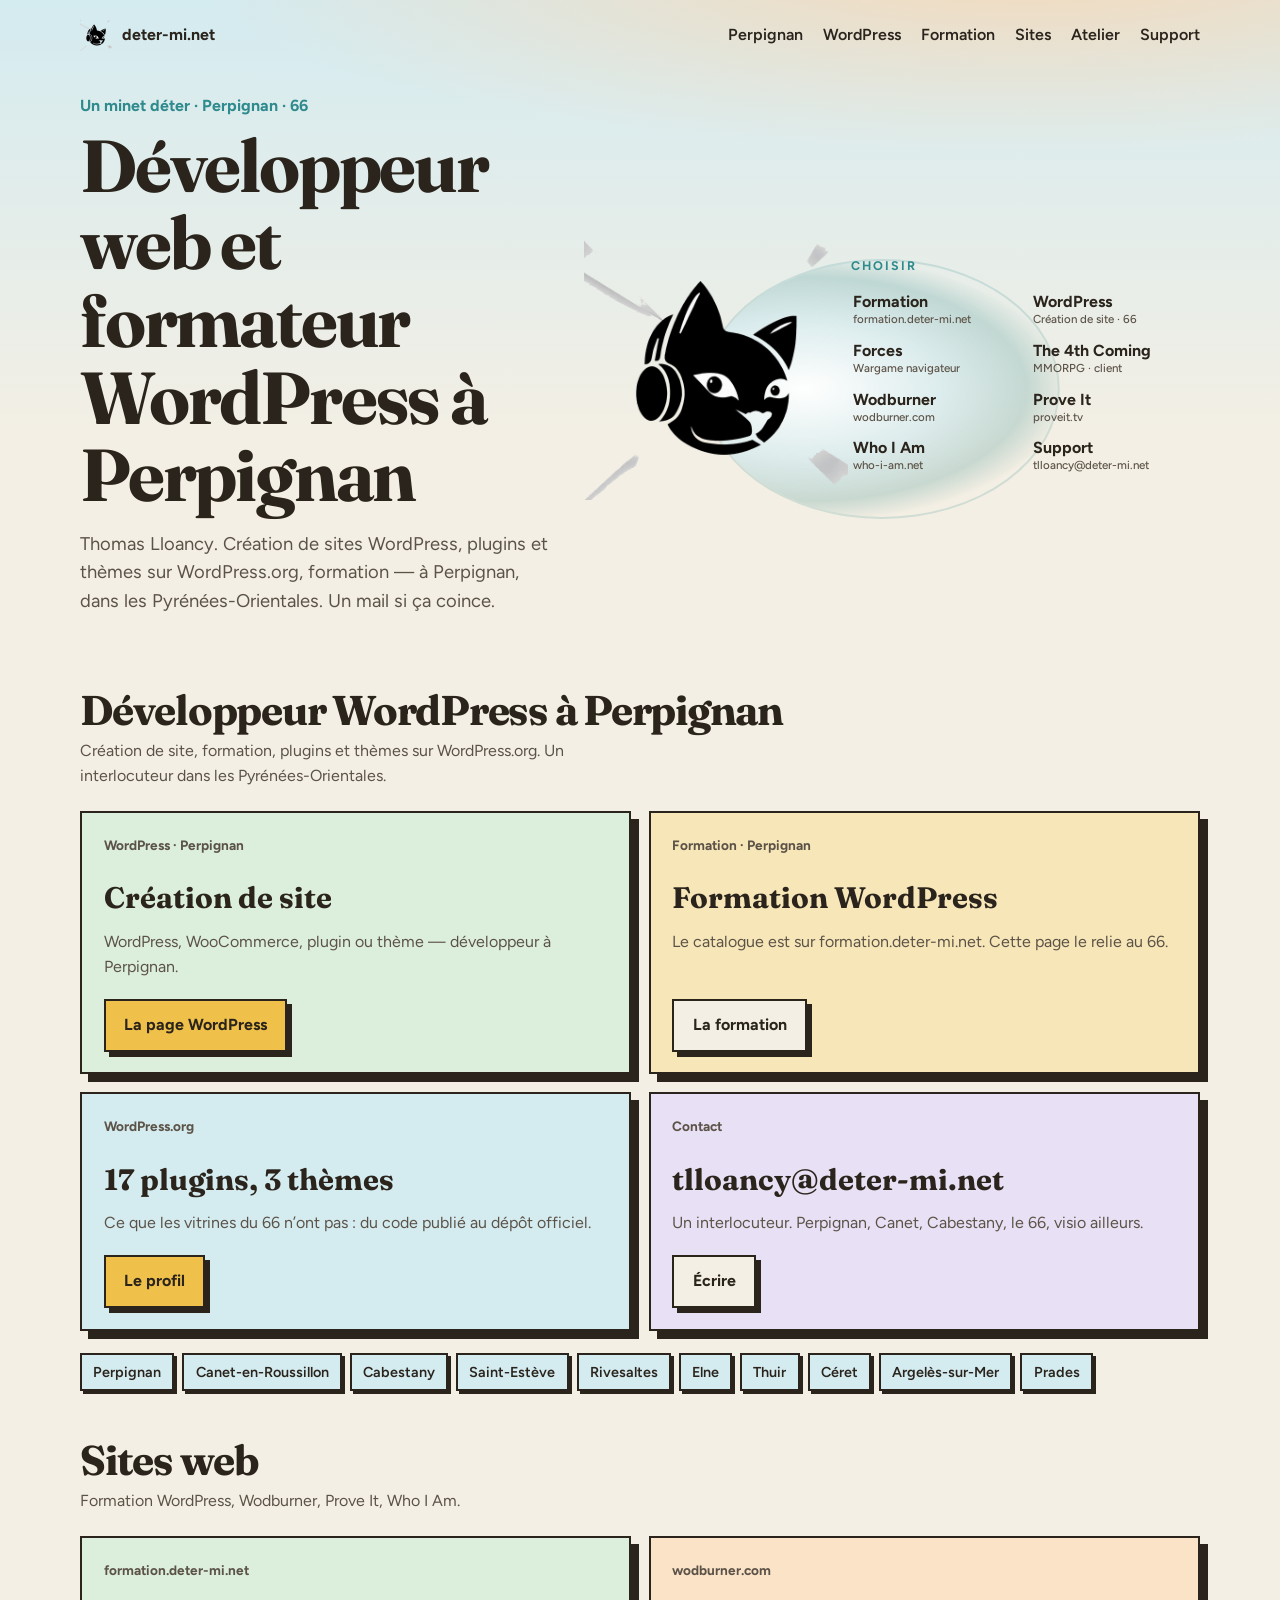
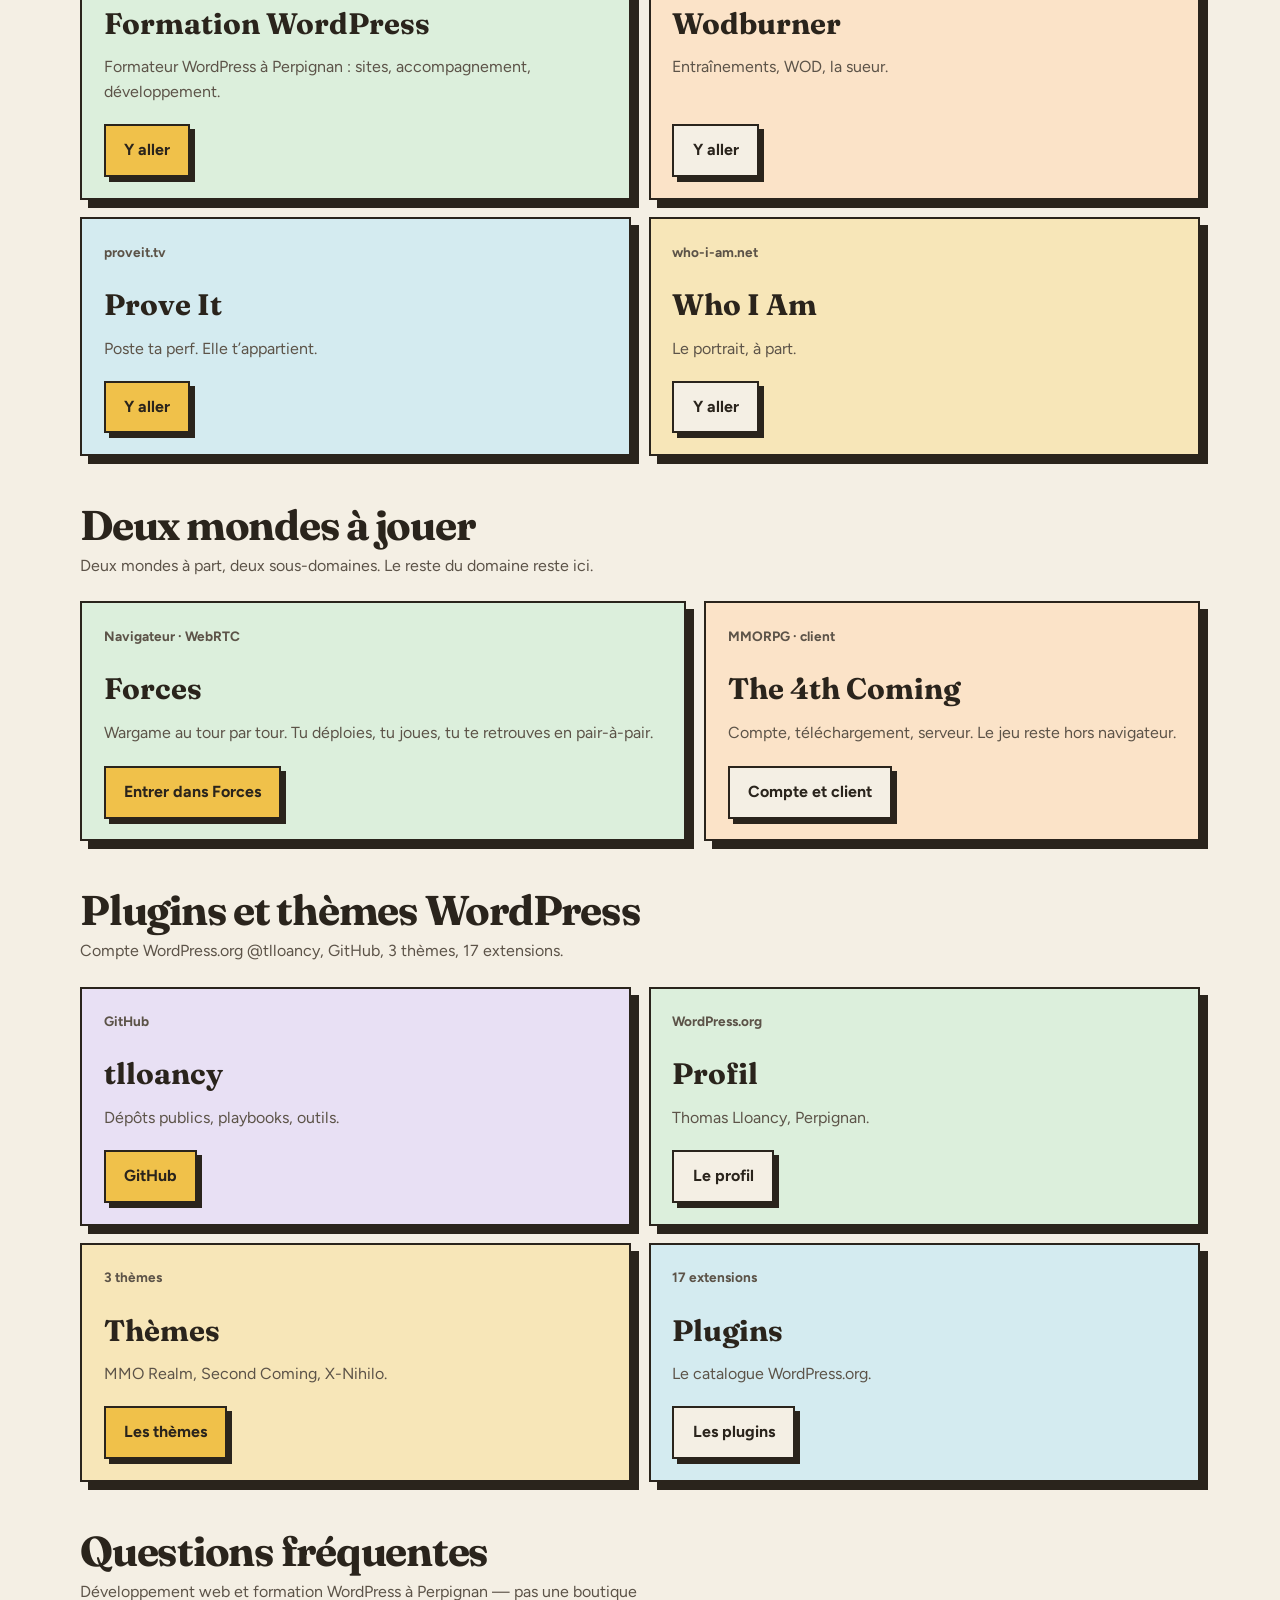
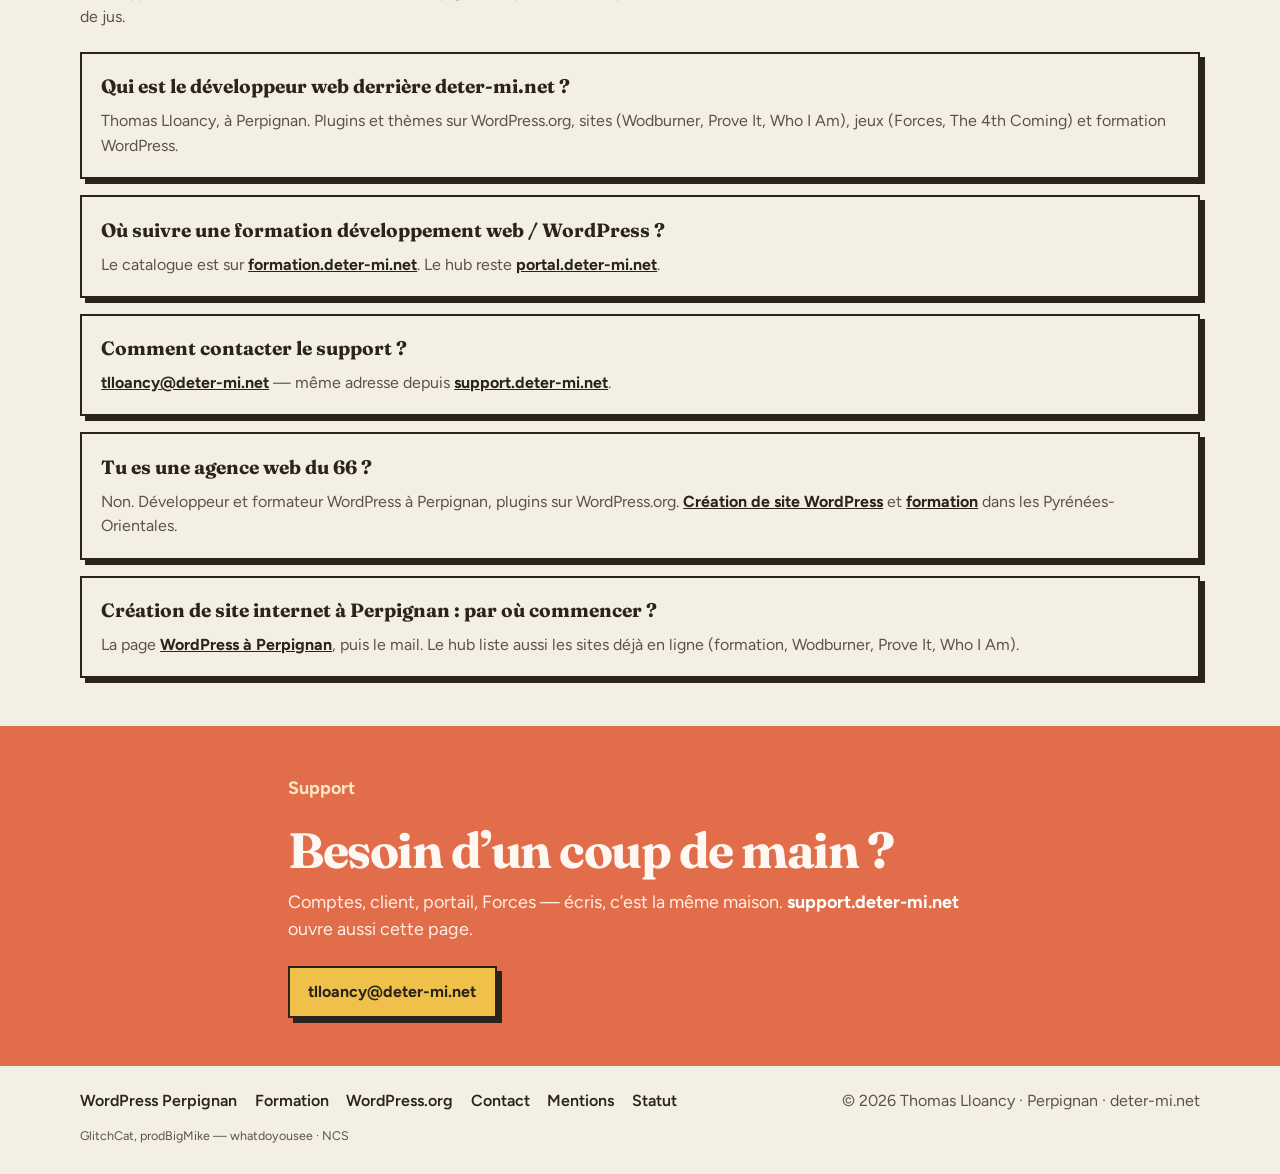
==== commit d5ef94bc: "Add a random shell overlay and a GlitchCat sting from the track." ====
--- a/index.html
+++ b/index.html
@@ -42,6 +42,12 @@
   </head>
   <body>
     <div class="sky" aria-hidden="true"></div>
+    <div class="singularity" id="singularity" aria-hidden="true">
+      <span class="singularity-point"></span>
+      <span class="singularity-laser"></span>
+      <span class="singularity-static"></span>
+      <pre class="singularity-term"><span class="singularity-prompt">$&gt; </span><span class="singularity-typed"></span><span class="singularity-caret">_</span></pre>
+    </div>
 
     <header class="topbar">
       <a class="brand" href="/">
@@ -349,6 +355,10 @@
         <a href="#statut">Statut</a>
       </nav>
       <p class="foot-copy">© <span id="year"></span> Thomas Lloancy · Perpignan · deter-mi.net</p>
+      <p class="foot-music">
+        <a href="https://ncs.io/whatdoyousee" rel="noopener">GlitchCat, prodBigMike — whatdoyousee</a>
+        · NCS
+      </p>
     </footer>
 
     <section id="contact" class="panel" hidden>
--- a/assets/portal.css
+++ b/assets/portal.css
@@ -549,6 +549,21 @@
   margin: 0;
 }
 
+.foot-music {
+  margin: 0;
+  width: 100%;
+  font-size: 0.78rem;
+}
+
+.foot-music a {
+  color: var(--muted);
+  text-decoration: none;
+}
+
+.foot-music a:hover {
+  color: var(--ink);
+}
+
 .panel {
   position: fixed;
   inset: 0;
@@ -674,3 +689,179 @@
     font-size: 0.95rem;
   }
 }
+
+.singularity {
+  position: fixed;
+  inset: 0;
+  z-index: 6;
+  margin: 0;
+  padding: 0;
+  border: 0;
+  pointer-events: none;
+  overflow: hidden;
+  --sx: 12%;
+  --sy: 14%;
+}
+
+.singularity:not(.is-live) {
+  visibility: hidden;
+}
+
+.singularity-point,
+.singularity-laser,
+.singularity-static,
+.singularity-term {
+  position: absolute;
+  left: var(--sx);
+  top: var(--sy);
+  pointer-events: none;
+}
+
+.singularity-point {
+  width: 5px;
+  height: 5px;
+  margin: -2px 0 0 -2px;
+  border-radius: 50%;
+  background: #fff;
+  opacity: 0;
+  box-shadow: 0 0 10px 3px rgba(255, 255, 255, 0.9), 0 0 28px 8px rgba(46, 138, 140, 0.55);
+}
+
+.singularity.is-live .singularity-point {
+  animation: sing-point 0.55s ease-out forwards;
+}
+
+.singularity-laser {
+  height: 2px;
+  width: 0;
+  margin-top: -1px;
+  background: linear-gradient(90deg, #fff 0%, #7fd0d2 45%, transparent 100%);
+  box-shadow: 0 0 8px #fff, 0 0 18px var(--water);
+  transform-origin: left center;
+  opacity: 0;
+}
+
+.singularity.is-laser .singularity-laser {
+  animation: sing-laser 0.38s ease-out forwards;
+}
+
+.singularity-static {
+  width: 16rem;
+  height: 5.5rem;
+  margin: -1.4rem 0 0 -0.4rem;
+  opacity: 0;
+  background: repeating-linear-gradient(
+      0deg,
+      rgba(255, 255, 255, 0.22) 0 1px,
+      transparent 1px 3px
+    ),
+    repeating-linear-gradient(
+      90deg,
+      rgba(46, 138, 140, 0.18) 0 1px,
+      transparent 1px 2px
+    );
+  mix-blend-mode: overlay;
+}
+
+.singularity.is-laser .singularity-static {
+  animation: sing-static 0.4s steps(5) forwards;
+}
+
+.singularity-term {
+  margin: 0.7rem 0 0;
+  min-width: 16rem;
+  padding: 0.7rem 0.85rem 0.75rem;
+  background: rgba(18, 20, 18, 0.88);
+  color: #d7ece9;
+  font: 0.82rem/1.45 ui-monospace, "Cascadia Code", Consolas, monospace;
+  letter-spacing: 0.02em;
+  opacity: 0;
+  transform: scale(0.04);
+  transform-origin: 0 0;
+  box-shadow: 0 0 0 1px rgba(127, 208, 210, 0.35), 0 12px 32px rgba(42, 36, 28, 0.28);
+}
+
+.singularity.is-term .singularity-term {
+  opacity: 1;
+  transform: scale(1);
+  animation: sing-term 0.48s cubic-bezier(0.16, 0.84, 0.32, 1) both;
+}
+
+.singularity-prompt {
+  color: #7fd0d2;
+}
+
+.singularity-caret {
+  color: #f4efe4;
+  animation: sing-caret 1s steps(1) infinite;
+}
+
+.singularity.is-done .singularity-point,
+.singularity.is-done .singularity-laser,
+.singularity.is-done .singularity-static {
+  opacity: 0;
+}
+
+@keyframes sing-point {
+  0% {
+    opacity: 0;
+    transform: scale(0);
+  }
+  40% {
+    opacity: 1;
+    transform: scale(1.6);
+  }
+  100% {
+    opacity: 1;
+    transform: scale(1);
+  }
+}
+
+@keyframes sing-laser {
+  0% {
+    width: 0;
+    opacity: 0;
+  }
+  20% {
+    opacity: 1;
+  }
+  100% {
+    width: 18rem;
+    opacity: 0.85;
+  }
+}
+
+@keyframes sing-static {
+  0% {
+    opacity: 0;
+  }
+  40% {
+    opacity: 0.7;
+  }
+  100% {
+    opacity: 0;
+  }
+}
+
+@keyframes sing-term {
+  0% {
+    opacity: 0;
+    transform: scale(0.04);
+  }
+  100% {
+    opacity: 1;
+    transform: scale(1);
+  }
+}
+
+@keyframes sing-caret {
+  50% {
+    opacity: 0;
+  }
+}
+
+@media (prefers-reduced-motion: reduce) {
+  .singularity {
+    display: none;
+  }
+}
